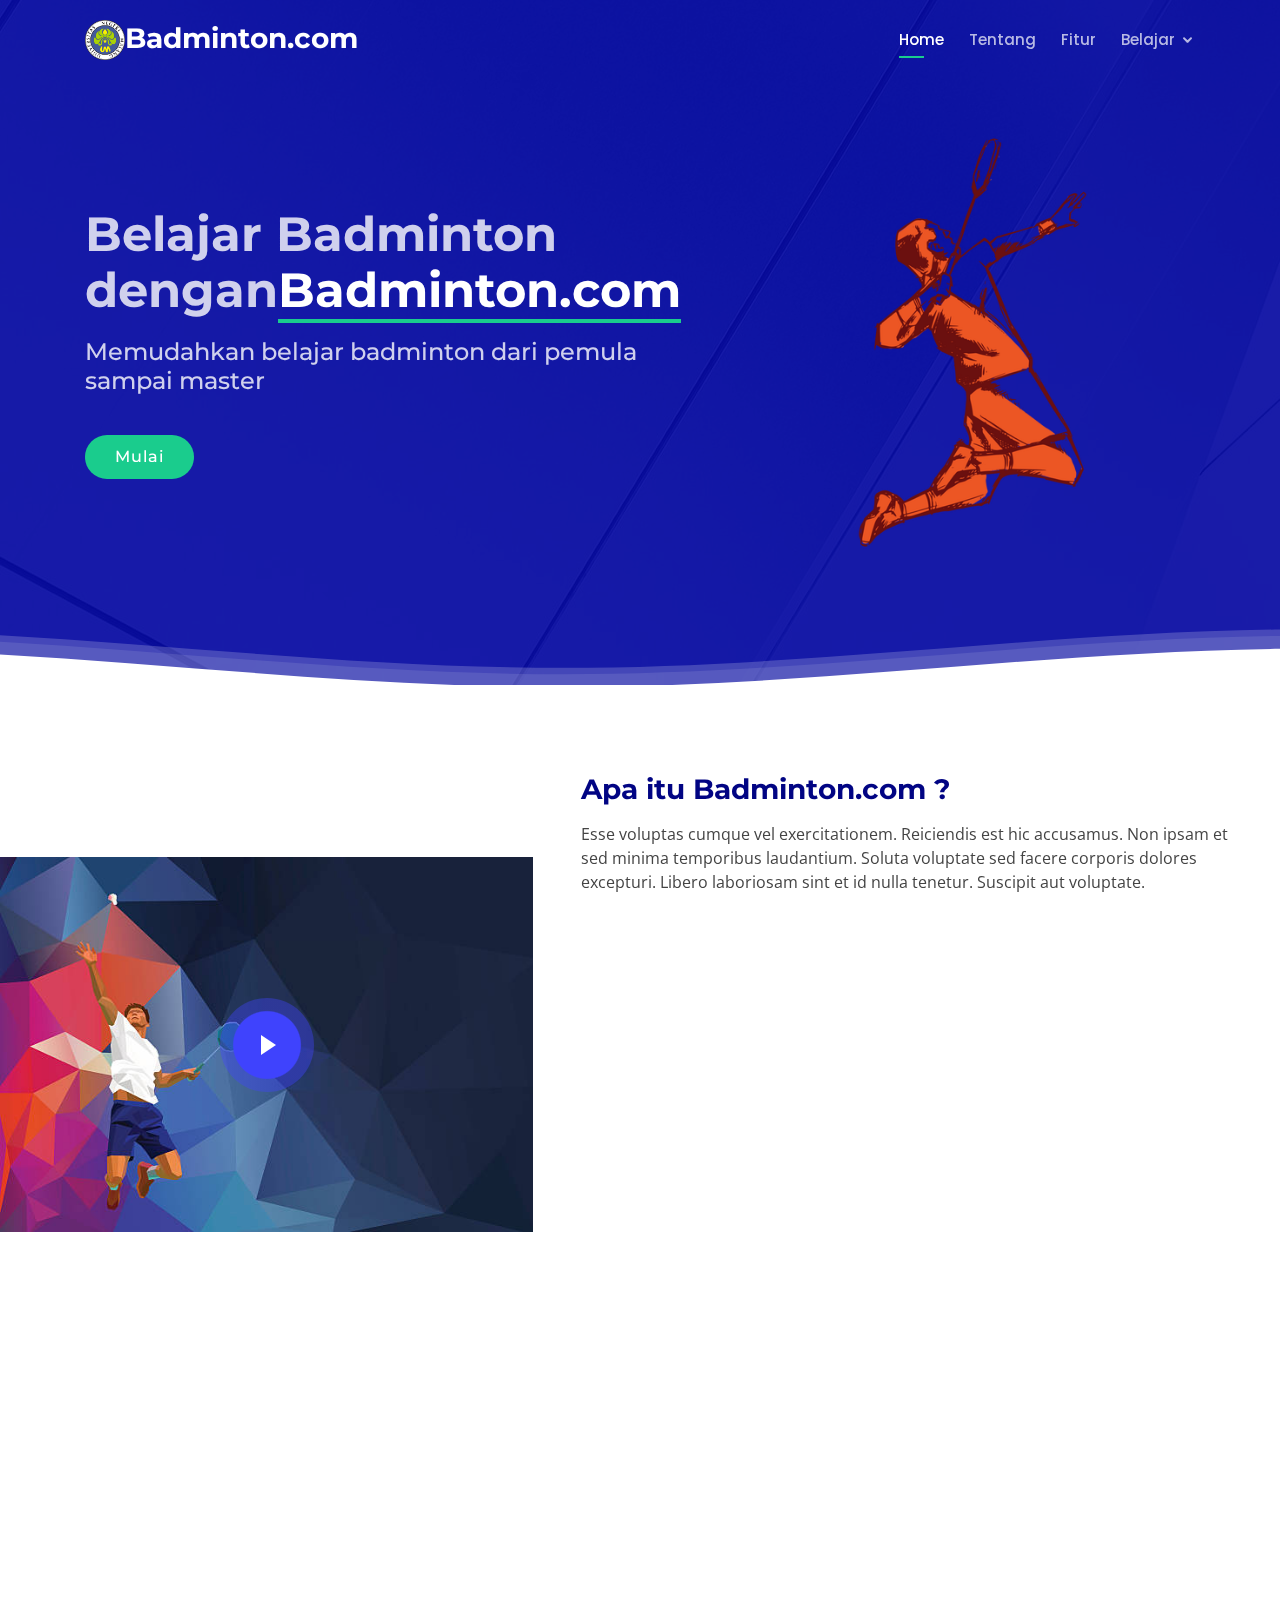
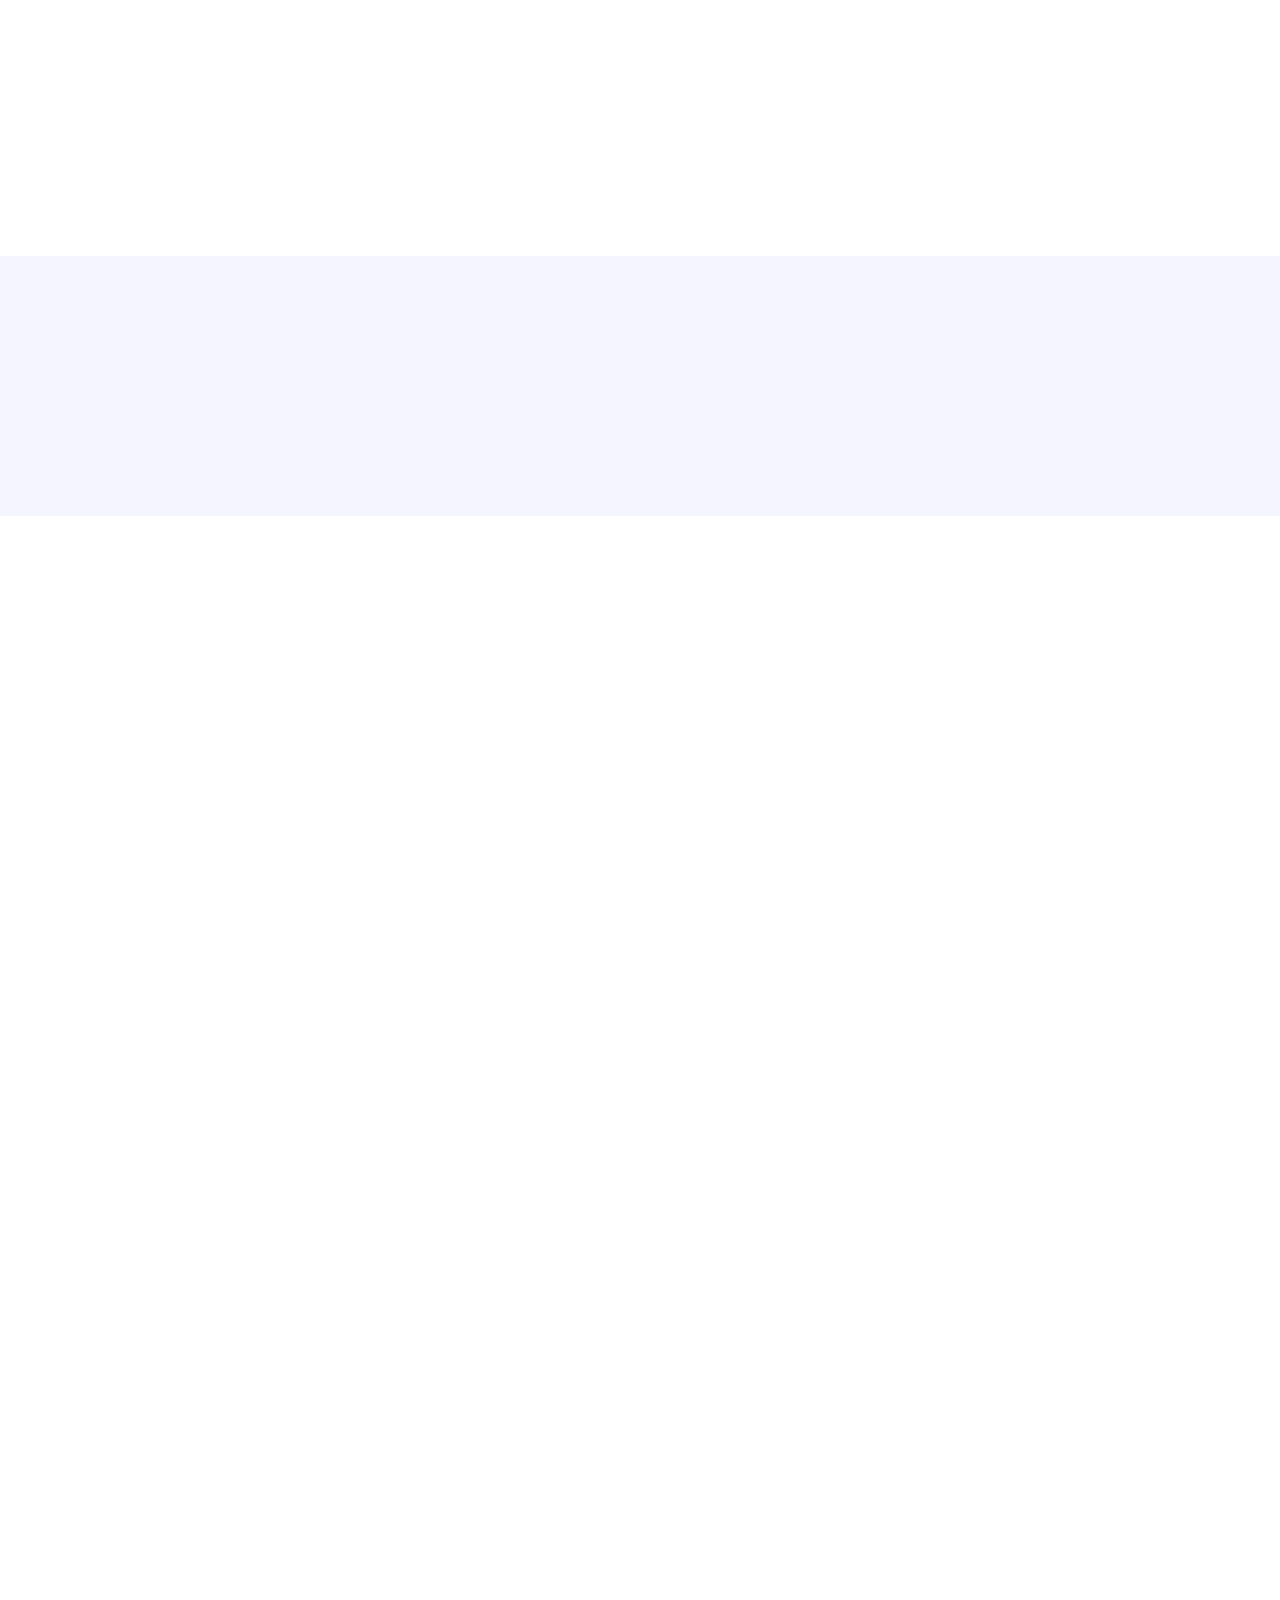
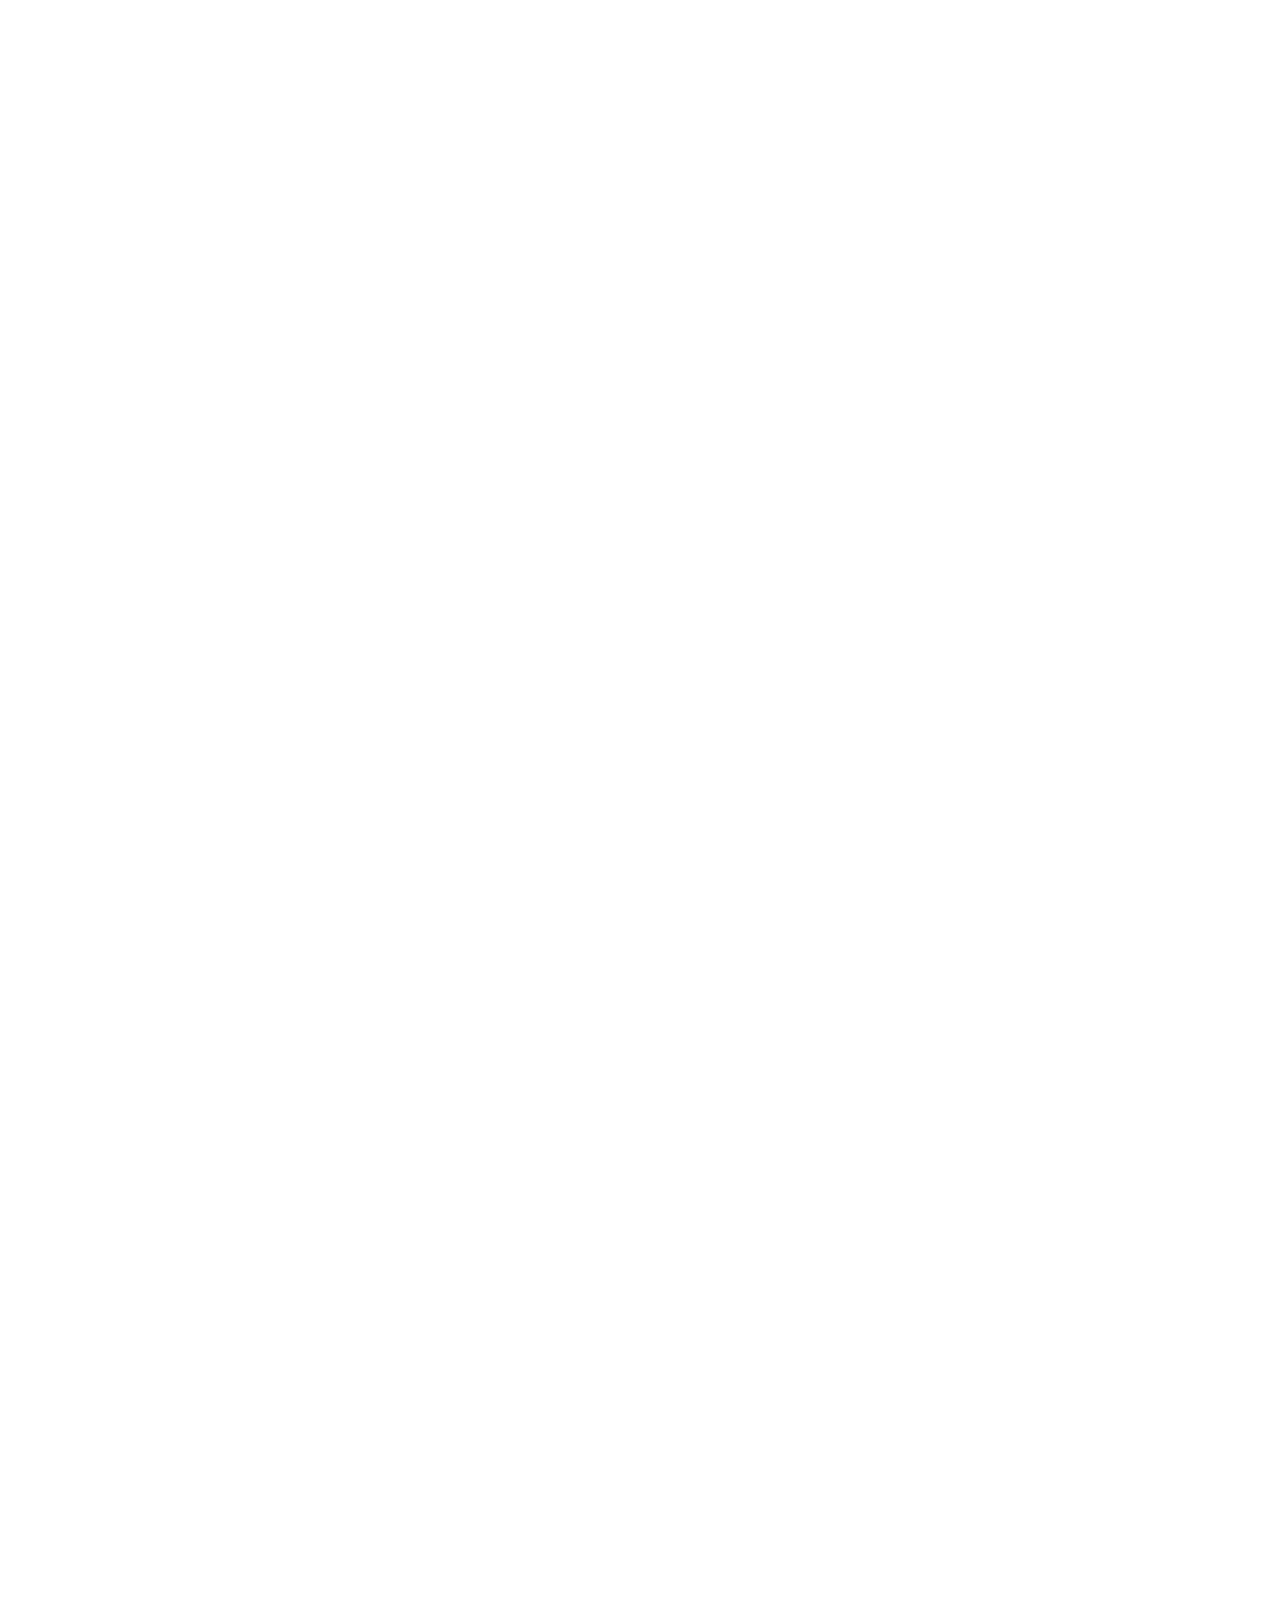
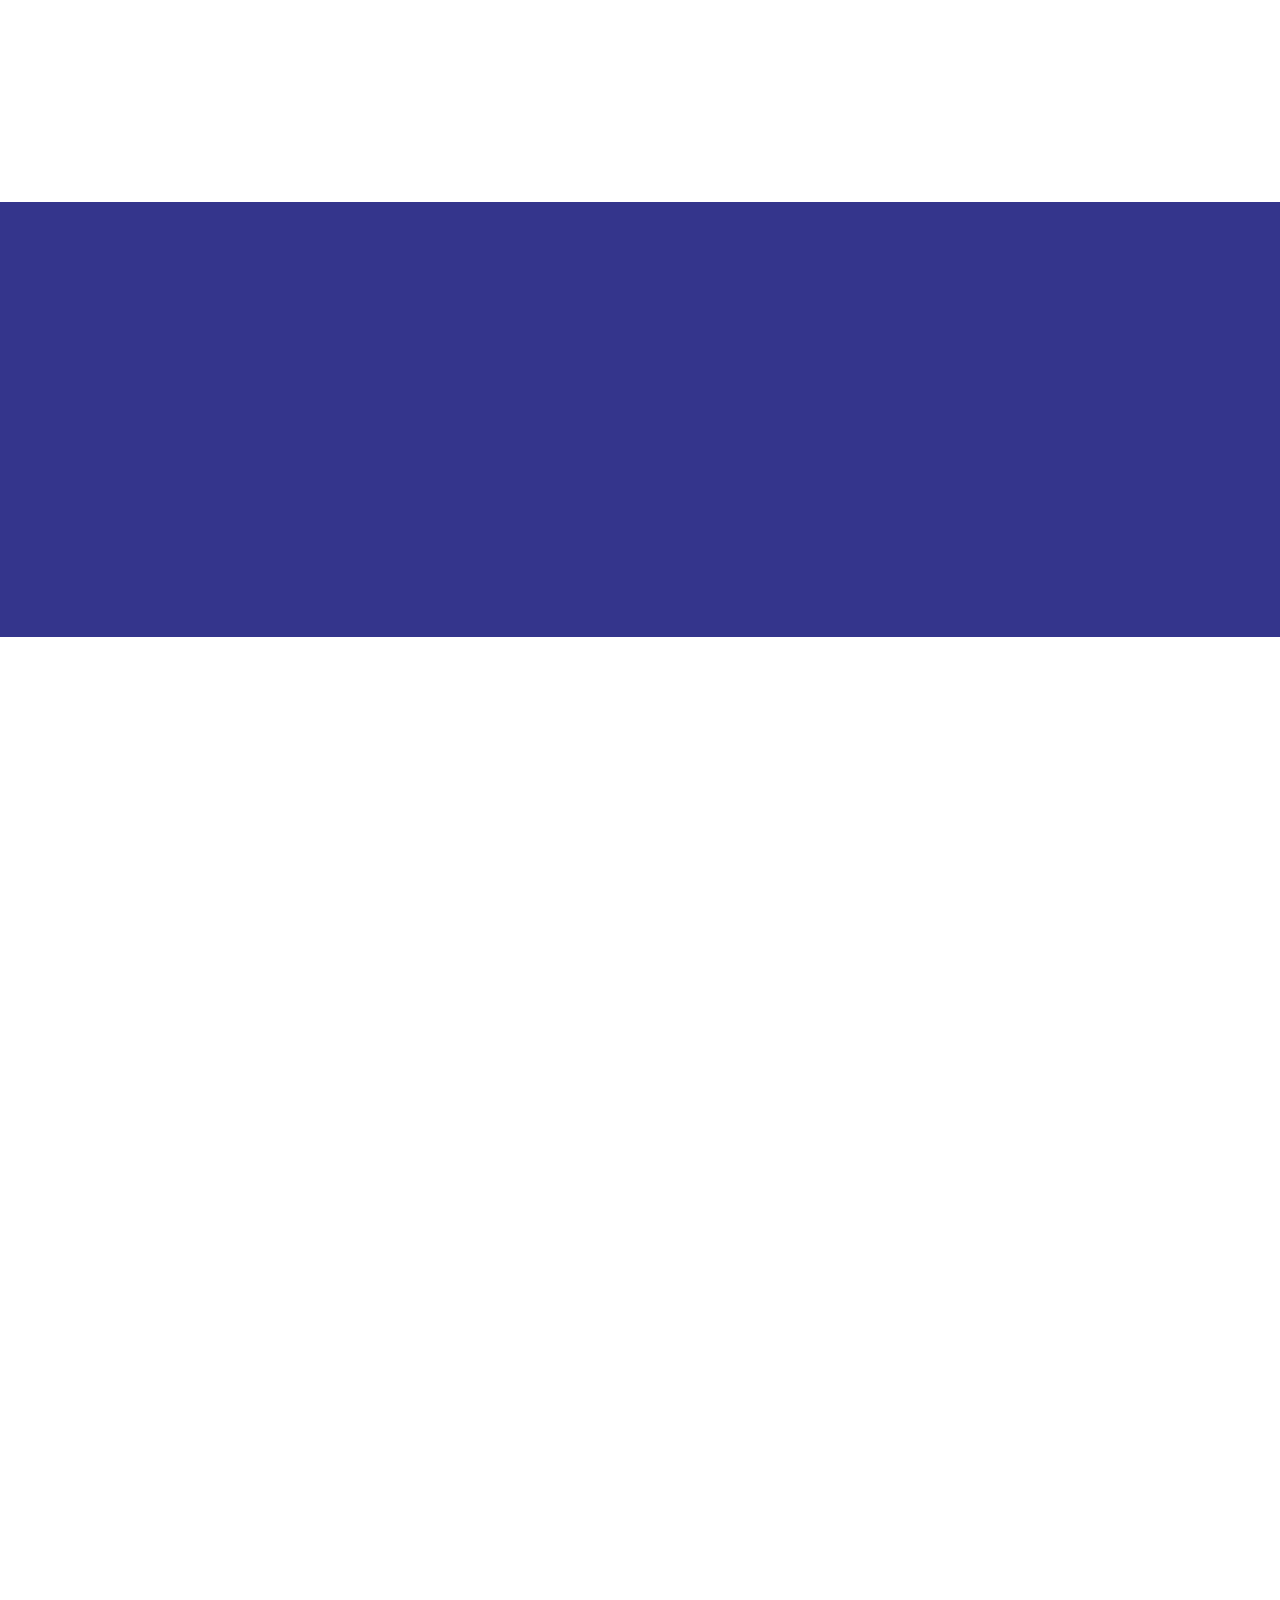
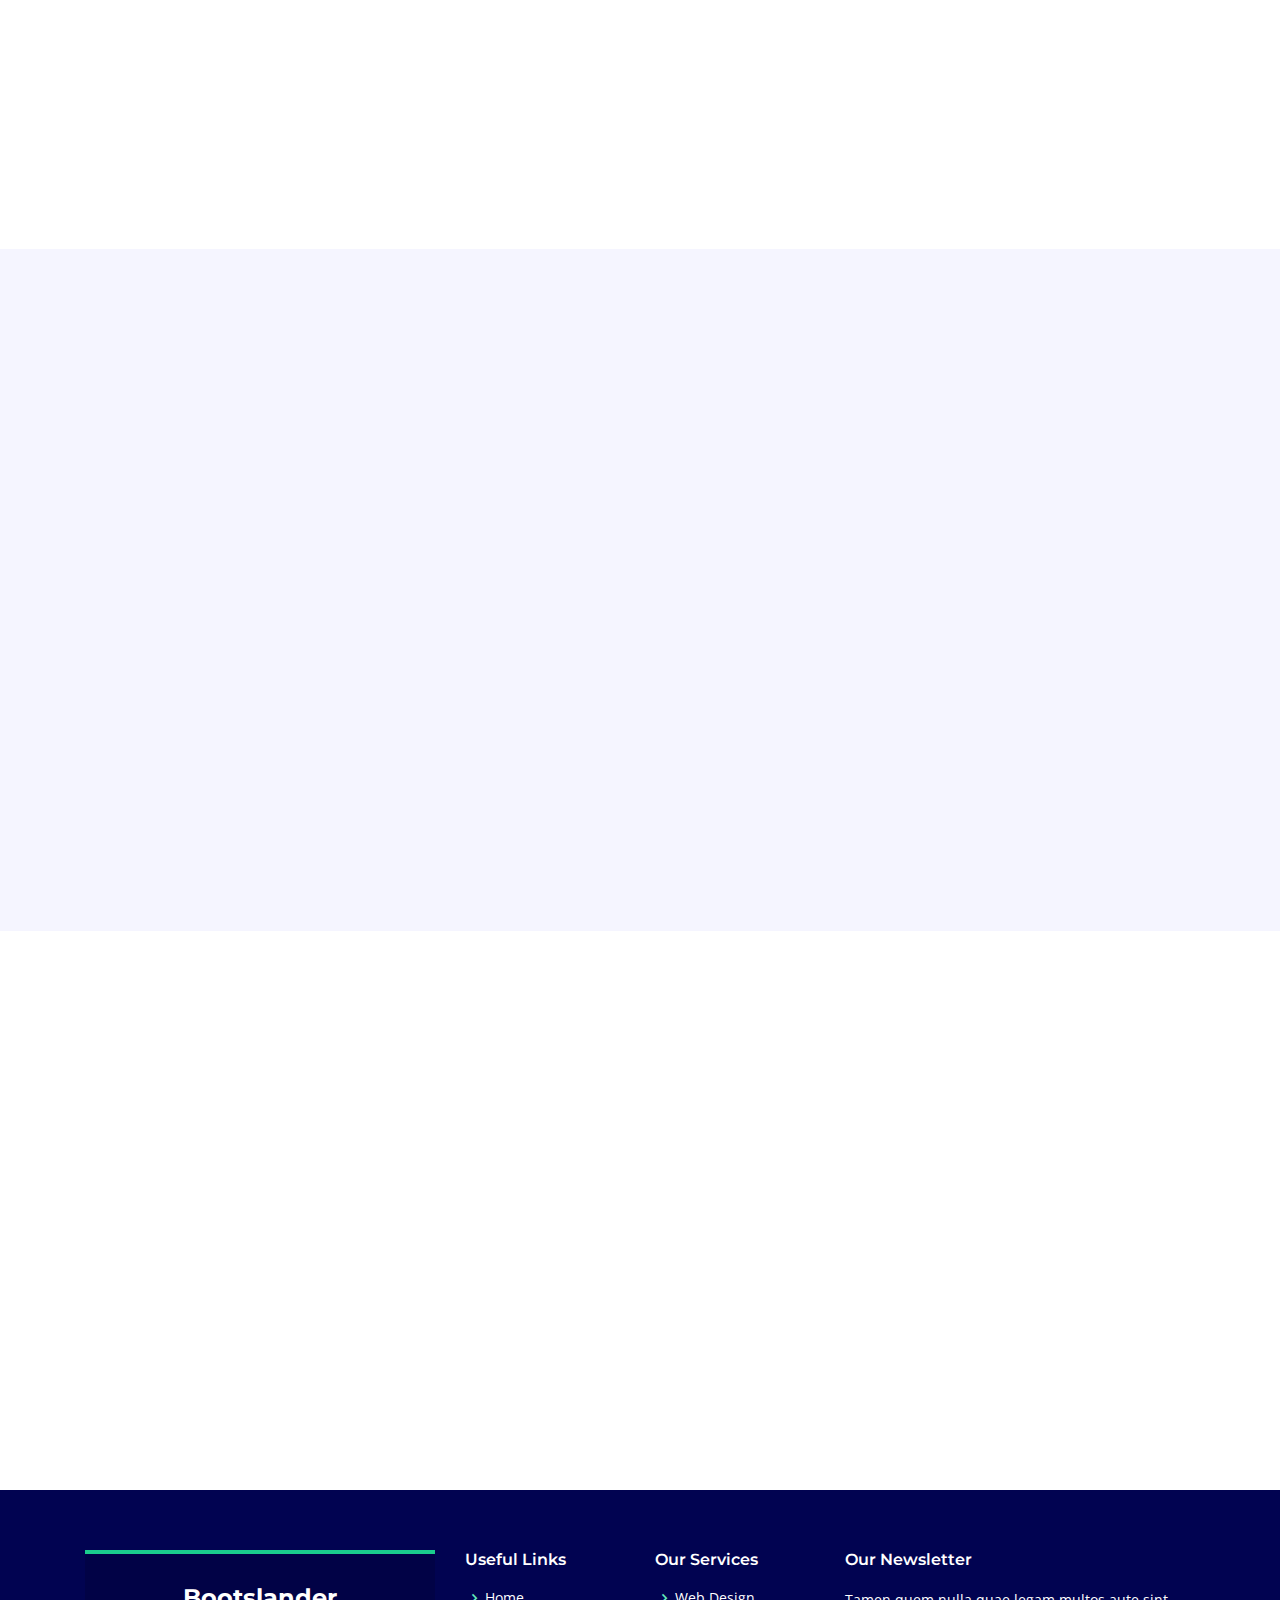
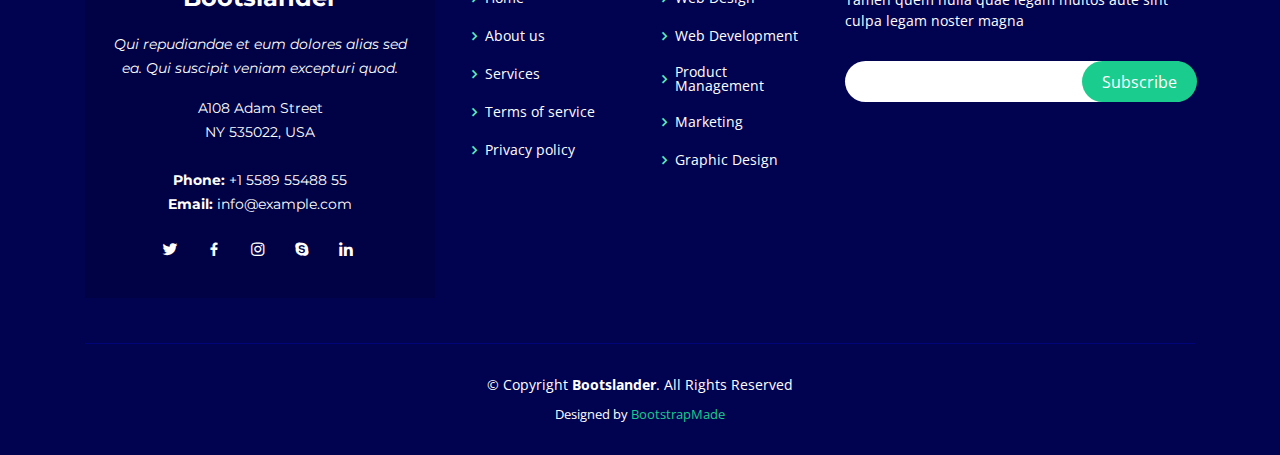
==== index.html @ 7730de08 "menambah file" ====
<!DOCTYPE html>
<html lang="en">

<head>
  <meta charset="utf-8">
  <meta content="width=device-width, initial-scale=1.0" name="viewport">

  <title>Belajar | Badminton</title>
  <meta content="" name="descriptison">
  <meta content="" name="keywords">

  <!-- Favicons -->
  <link href="assets/img/favicon.png" rel="icon">
  <link href="assets/img/apple-touch-icon.png" rel="apple-touch-icon">

  <!-- Google Fonts -->
  <link href="https://fonts.googleapis.com/css?family=Open+Sans:300,300i,400,400i,600,600i,700,700i|Montserrat:300,300i,400,400i,500,500i,600,600i,700,700i|Poppins:300,300i,400,400i,500,500i,600,600i,700,700i" rel="stylesheet">

  <!-- Vendor CSS Files -->
  <link href="assets/vendor/bootstrap/css/bootstrap.min.css" rel="stylesheet">
  <link href="assets/vendor/icofont/icofont.min.css" rel="stylesheet">
  <link href="assets/vendor/boxicons/css/boxicons.min.css" rel="stylesheet">
  <link href="assets/vendor/venobox/venobox.css" rel="stylesheet">
  <link href="assets/vendor/remixicon/remixicon.css" rel="stylesheet">
  <link href="assets/vendor/owl.carousel/assets/owl.carousel.min.css" rel="stylesheet">
  <link href="assets/vendor/aos/aos.css" rel="stylesheet">

  <!-- Template Main CSS File -->
  <link href="assets/css/style.css" rel="stylesheet">

  <!-- =======================================================
  * Template Name: Bootslander - v2.2.0
  * Template URL: https://bootstrapmade.com/bootslander-free-bootstrap-landing-page-template/
  * Author: BootstrapMade.com
  * License: https://bootstrapmade.com/license/
  ======================================================== -->
</head>

<body>

  <!-- ======= Header ======= -->
  <header id="header" class="fixed-top d-flex align-items-center header-transparent">
    <div class="container d-flex align-items-center">

      <div class="logo mr-auto">
        <h1 class="text-light"><a href="index.html"><img src="assets/img/logoum.png" alt="" class="img-fluid"></a><a href="index.html"><span>Badminton.com</span></a></h1>
        <!-- Uncomment below if you prefer to use an image logo -->
        
      </div>

      <!-- nav menu sudah edit -->
      <nav class="nav-menu d-none d-lg-block">
        <ul>
          <li class="active"><a href="index.html">Home</a></li>
          <li><a href="#">Tentang</a></li>
          <li><a href="#">Fitur</a></li>
          <li class="drop-down"><a href="">Belajar</a>
            <ul>
              <li class="drop-down"><a href="#">Cara Memegang Raket</a>
                <ul>
                  <li><a href="#">Deep Drop Down 1</a></li>
                  <li><a href="#">Deep Drop Down 2</a></li>
                </ul>
              </li>
              <li><a href="#">Servis</a></li>
              <li><a href="#">Pukulan Diatas Kepala</a></li>
              <li><a href="#">Pukulan Samping</a></li>
              <li><a href="#">Netting</a></li>
            </ul>
          </li>

        </ul>
      </nav>

      <!-- <nav class="nav-menu d-none d-lg-block">
        <ul>
          <li class="active"><a href="index.html">Home</a></li>
          <li><a href="#about">About</a></li>
          <li><a href="#features">Features</a></li>
          <li><a href="#gallery">Gallery</a></li>
          <li><a href="#team">Team</a></li>
          <li><a href="#pricing">Pricing</a></li>
          <li class="drop-down"><a href="">Drop Down</a>
            <ul>
              <li><a href="#">Drop Down 1</a></li>
              <li class="drop-down"><a href="#">Drop Down 2</a>
                <ul>
                  <li><a href="#">Deep Drop Down 1</a></li>
                  <li><a href="#">Deep Drop Down 2</a></li>
                  <li><a href="#">Deep Drop Down 3</a></li>
                  <li><a href="#">Deep Drop Down 4</a></li>
                  <li><a href="#">Deep Drop Down 5</a></li>
                </ul>
              </li>
              <li><a href="#">Drop Down 3</a></li>
              <li><a href="#">Drop Down 4</a></li>
              <li><a href="#">Drop Down 5</a></li>
            </ul>
          </li>
          <li><a href="#contact">Contact</a></li>

        </ul>
      </nav> --><!-- .nav-menu -->

    </div>
  </header><!-- End Header -->

  <!-- ======= Hero Section ======= -->
  <section id="hero">

    <div class="container">
      <div class="row">
        <div class="col-lg-7 pt-5 pt-lg-0 order-2 order-lg-1 d-flex align-items-center">
          <div data-aos="zoom-out">
            <h1>Belajar Badminton dengan<span>Badminton.com</span></h1>
            <h2>Memudahkan belajar badminton dari pemula sampai master</h2>
            <div class="text-center text-lg-left">
              <a href="#about" class="btn-get-started scrollto">Mulai</a>
            </div>
          </div>
        </div>
        <div class="col-lg-5 order-1 order-lg-2 hero-img" data-aos="zoom-out" data-aos-delay="300">
          <img src="assets/img/badminton-2.png" class="img-fluid animated" alt="">
        </div>
      </div>
    </div>

    <svg class="hero-waves" xmlns="http://www.w3.org/2000/svg" xmlns:xlink="http://www.w3.org/1999/xlink" viewBox="0 24 150 28 " preserveAspectRatio="none">
      <defs>
        <path id="wave-path" d="M-160 44c30 0 58-18 88-18s 58 18 88 18 58-18 88-18 58 18 88 18 v44h-352z">
      </defs>
      <g class="wave1">
        <use xlink:href="#wave-path" x="50" y="3" fill="rgba(255,255,255, .1)">
      </g>
      <g class="wave2">
        <use xlink:href="#wave-path" x="50" y="0" fill="rgba(255,255,255, .2)">
      </g>
      <g class="wave3">
        <use xlink:href="#wave-path" x="50" y="9" fill="#fff">
      </g>
    </svg>

  </section><!-- End Hero -->

  <main id="main">

    <!-- ======= About Section ======= -->
    <section id="about" class="about">
      <div class="container-fluid">

        <div class="row">
          <div class="col-xl-5 col-lg-6 video-box d-flex justify-content-center align-items-stretch" data-aos="fade-right">
            <a href="https://www.youtube.com/watch?v=jDDaplaOz7Q" class="venobox play-btn mb-4" data-vbtype="video" data-autoplay="true"></a>
          </div>

          <div class="col-xl-7 col-lg-6 icon-boxes d-flex flex-column align-items-stretch justify-content-center py-5 px-lg-5" data-aos="fade-left">
            <h3>Apa itu Badminton.com ?</h3>
            <p>Esse voluptas cumque vel exercitationem. Reiciendis est hic accusamus. Non ipsam et sed minima temporibus laudantium. Soluta voluptate sed facere corporis dolores excepturi. Libero laboriosam sint et id nulla tenetur. Suscipit aut voluptate.</p>

            <div class="icon-box" data-aos="zoom-in" data-aos-delay="100">
              <div class="icon"><i class="bx bx-fingerprint"></i></div>
              <h4 class="title"><a href="">Belajar Online</a></h4>
              <p class="description">Voluptatum deleniti atque corrupti quos dolores et quas molestias excepturi sint occaecati cupiditate non provident</p>
            </div>

            <div class="icon-box" data-aos="zoom-in" data-aos-delay="200">
              <div class="icon"><i class="bx bx-gift"></i></div>
              <h4 class="title"><a href="">Video Praktik</a></h4>
              <p class="description">At vero eos et accusamus et iusto odio dignissimos ducimus qui blanditiis praesentium voluptatum deleniti atque</p>
            </div>

            <div class="icon-box" data-aos="zoom-in" data-aos-delay="300">
              <div class="icon"><i class="bx bx-atom"></i></div>
              <h4 class="title"><a href="">Pembelajaran Menarik</a></h4>
              <p class="description">Explicabo est voluptatum asperiores consequatur magnam. Et veritatis odit. Sunt aut deserunt minus aut eligendi omnis</p>
            </div>

          </div>
        </div>

      </div>
    </section><!-- End About Section -->

    <!-- ======= Features Section ======= -->
    <section id="features" class="features">
      <div class="container">

        <div class="section-title" data-aos="fade-up">
          <h2>Features</h2>
          <p>Check The Features</p>
        </div>

        <div class="row" data-aos="fade-left">
          <div class="col-lg-3 col-md-4">
            <div class="icon-box" data-aos="zoom-in" data-aos-delay="50">
              <i class="ri-store-line" style="color: #ffbb2c;"></i>
              <h3><a href="">Lorem Ipsum</a></h3>
            </div>
          </div>
          <div class="col-lg-3 col-md-4 mt-4 mt-md-0">
            <div class="icon-box" data-aos="zoom-in" data-aos-delay="100">
              <i class="ri-bar-chart-box-line" style="color: #5578ff;"></i>
              <h3><a href="">Dolor Sitema</a></h3>
            </div>
          </div>
          <div class="col-lg-3 col-md-4 mt-4 mt-md-0">
            <div class="icon-box" data-aos="zoom-in" data-aos-delay="150">
              <i class="ri-calendar-todo-line" style="color: #e80368;"></i>
              <h3><a href="">Sed perspiciatis</a></h3>
            </div>
          </div>
          <div class="col-lg-3 col-md-4 mt-4 mt-lg-0">
            <div class="icon-box" data-aos="zoom-in" data-aos-delay="200">
              <i class="ri-paint-brush-line" style="color: #e361ff;"></i>
              <h3><a href="">Magni Dolores</a></h3>
            </div>
          </div>
          <div class="col-lg-3 col-md-4 mt-4">
            <div class="icon-box" data-aos="zoom-in" data-aos-delay="250">
              <i class="ri-database-2-line" style="color: #47aeff;"></i>
              <h3><a href="">Nemo Enim</a></h3>
            </div>
          </div>
          <div class="col-lg-3 col-md-4 mt-4">
            <div class="icon-box" data-aos="zoom-in" data-aos-delay="300">
              <i class="ri-gradienter-line" style="color: #ffa76e;"></i>
              <h3><a href="">Eiusmod Tempor</a></h3>
            </div>
          </div>
          <div class="col-lg-3 col-md-4 mt-4">
            <div class="icon-box" data-aos="zoom-in" data-aos-delay="350">
              <i class="ri-file-list-3-line" style="color: #11dbcf;"></i>
              <h3><a href="">Midela Teren</a></h3>
            </div>
          </div>
          <div class="col-lg-3 col-md-4 mt-4">
            <div class="icon-box" data-aos="zoom-in" data-aos-delay="400">
              <i class="ri-price-tag-2-line" style="color: #4233ff;"></i>
              <h3><a href="">Pira Neve</a></h3>
            </div>
          </div>
          <div class="col-lg-3 col-md-4 mt-4">
            <div class="icon-box" data-aos="zoom-in" data-aos-delay="450">
              <i class="ri-anchor-line" style="color: #b2904f;"></i>
              <h3><a href="">Dirada Pack</a></h3>
            </div>
          </div>
          <div class="col-lg-3 col-md-4 mt-4">
            <div class="icon-box" data-aos="zoom-in" data-aos-delay="500">
              <i class="ri-disc-line" style="color: #b20969;"></i>
              <h3><a href="">Moton Ideal</a></h3>
            </div>
          </div>
          <div class="col-lg-3 col-md-4 mt-4">
            <div class="icon-box" data-aos="zoom-in" data-aos-delay="550">
              <i class="ri-base-station-line" style="color: #ff5828;"></i>
              <h3><a href="">Verdo Park</a></h3>
            </div>
          </div>
          <div class="col-lg-3 col-md-4 mt-4">
            <div class="icon-box" data-aos="zoom-in" data-aos-delay="600">
              <i class="ri-fingerprint-line" style="color: #29cc61;"></i>
              <h3><a href="">Flavor Nivelanda</a></h3>
            </div>
          </div>
        </div>

      </div>
    </section><!-- End Features Section -->

    <!-- ======= Counts Section ======= -->
    <section id="counts" class="counts">
      <div class="container">

        <div class="row" data-aos="fade-up">

          <div class="col-lg-3 col-md-6">
            <div class="count-box">
              <i class="icofont-simple-smile"></i>
              <span data-toggle="counter-up">232</span>
              <p>Happy Clients</p>
            </div>
          </div>

          <div class="col-lg-3 col-md-6 mt-5 mt-md-0">
            <div class="count-box">
              <i class="icofont-document-folder"></i>
              <span data-toggle="counter-up">521</span>
              <p>Projects</p>
            </div>
          </div>

          <div class="col-lg-3 col-md-6 mt-5 mt-lg-0">
            <div class="count-box">
              <i class="icofont-live-support"></i>
              <span data-toggle="counter-up">1,463</span>
              <p>Hours Of Support</p>
            </div>
          </div>

          <div class="col-lg-3 col-md-6 mt-5 mt-lg-0">
            <div class="count-box">
              <i class="icofont-users-alt-5"></i>
              <span data-toggle="counter-up">15</span>
              <p>Hard Workers</p>
            </div>
          </div>

        </div>

      </div>
    </section><!-- End Counts Section -->

    <!-- ======= Details Section ======= -->
    <section id="details" class="details">
      <div class="container">

        <div class="row content">
          <div class="col-md-4" data-aos="fade-right">
            <img src="assets/img/details-1.png" class="img-fluid" alt="">
          </div>
          <div class="col-md-8 pt-4" data-aos="fade-up">
            <h3>Voluptatem dignissimos provident quasi corporis voluptates sit assumenda.</h3>
            <p class="font-italic">
              Lorem ipsum dolor sit amet, consectetur adipiscing elit, sed do eiusmod tempor incididunt ut labore et dolore
              magna aliqua.
            </p>
            <ul>
              <li><i class="icofont-check"></i> Ullamco laboris nisi ut aliquip ex ea commodo consequat.</li>
              <li><i class="icofont-check"></i> Duis aute irure dolor in reprehenderit in voluptate velit.</li>
              <li><i class="icofont-check"></i> Iure at voluptas aspernatur dignissimos doloribus repudiandae.</li>
              <li><i class="icofont-check"></i> Est ipsa assumenda id facilis nesciunt placeat sed doloribus praesentium.</li>
            </ul>
            <p>
              Voluptas nisi in quia excepturi nihil voluptas nam et ut. Expedita omnis eum consequatur non. Sed in asperiores aut repellendus. Error quisquam ab maiores. Quibusdam sit in officia
            </p>
          </div>
        </div>

        <div class="row content">
          <div class="col-md-4 order-1 order-md-2" data-aos="fade-left">
            <img src="assets/img/details-2.png" class="img-fluid" alt="">
          </div>
          <div class="col-md-8 pt-5 order-2 order-md-1" data-aos="fade-up">
            <h3>Corporis temporibus maiores provident</h3>
            <p class="font-italic">
              Lorem ipsum dolor sit amet, consectetur adipiscing elit, sed do eiusmod tempor incididunt ut labore et dolore
              magna aliqua.
            </p>
            <p>
              Ullamco laboris nisi ut aliquip ex ea commodo consequat. Duis aute irure dolor in reprehenderit in voluptate
              velit esse cillum dolore eu fugiat nulla pariatur. Excepteur sint occaecat cupidatat non proident, sunt in
              culpa qui officia deserunt mollit anim id est laborum
            </p>
            <p>
              Inventore id enim dolor dicta qui et magni molestiae. Mollitia optio officia illum ut cupiditate eos autem. Soluta dolorum repellendus repellat amet autem rerum illum in. Quibusdam occaecati est nisi esse. Saepe aut dignissimos distinctio id enim.
            </p>
          </div>
        </div>

        <div class="row content">
          <div class="col-md-4" data-aos="fade-right">
            <img src="assets/img/details-3.png" class="img-fluid" alt="">
          </div>
          <div class="col-md-8 pt-5" data-aos="fade-up">
            <h3>Sunt consequatur ad ut est nulla consectetur reiciendis animi voluptas</h3>
            <p>Cupiditate placeat cupiditate placeat est ipsam culpa. Delectus quia minima quod. Sunt saepe odit aut quia voluptatem hic voluptas dolor doloremque.</p>
            <ul>
              <li><i class="icofont-check"></i> Ullamco laboris nisi ut aliquip ex ea commodo consequat.</li>
              <li><i class="icofont-check"></i> Duis aute irure dolor in reprehenderit in voluptate velit.</li>
              <li><i class="icofont-check"></i> Facilis ut et voluptatem aperiam. Autem soluta ad fugiat.</li>
            </ul>
            <p>
              Qui consequatur temporibus. Enim et corporis sit sunt harum praesentium suscipit ut voluptatem. Et nihil magni debitis consequatur est.
            </p>
            <p>
              Suscipit enim et. Ut optio esse quidem quam reiciendis esse odit excepturi. Vel dolores rerum soluta explicabo vel fugiat eum non.
            </p>
          </div>
        </div>

        <div class="row content">
          <div class="col-md-4 order-1 order-md-2" data-aos="fade-left">
            <img src="assets/img/details-4.png" class="img-fluid" alt="">
          </div>
          <div class="col-md-8 pt-5 order-2 order-md-1" data-aos="fade-up">
            <h3>Quas et necessitatibus eaque impedit ipsum animi consequatur incidunt in</h3>
            <p class="font-italic">
              Lorem ipsum dolor sit amet, consectetur adipiscing elit, sed do eiusmod tempor incididunt ut labore et dolore
              magna aliqua.
            </p>
            <p>
              Ullamco laboris nisi ut aliquip ex ea commodo consequat. Duis aute irure dolor in reprehenderit in voluptate
              velit esse cillum dolore eu fugiat nulla pariatur. Excepteur sint occaecat cupidatat non proident, sunt in
              culpa qui officia deserunt mollit anim id est laborum
            </p>
            <ul>
              <li><i class="icofont-check"></i> Et praesentium laboriosam architecto nam .</li>
              <li><i class="icofont-check"></i> Eius et voluptate. Enim earum tempore aliquid. Nobis et sunt consequatur. Aut repellat in numquam velit quo dignissimos et.</li>
              <li><i class="icofont-check"></i> Facilis ut et voluptatem aperiam. Autem soluta ad fugiat.</li>
            </ul>
          </div>
        </div>

      </div>
    </section><!-- End Details Section -->

    <!-- ======= Gallery Section ======= -->
    <section id="gallery" class="gallery">
      <div class="container">

        <div class="section-title" data-aos="fade-up">
          <h2>Gallery</h2>
          <p>Check our Gallery</p>
        </div>

        <div class="row no-gutters" data-aos="fade-left">

          <div class="col-lg-3 col-md-4">
            <div class="gallery-item" data-aos="zoom-in" data-aos-delay="100">
              <a href="assets/img/gallery/gallery-1.jpg" class="venobox" data-gall="gallery-item">
                <img src="assets/img/gallery/gallery-1.jpg" alt="" class="img-fluid">
              </a>
            </div>
          </div>

          <div class="col-lg-3 col-md-4">
            <div class="gallery-item" data-aos="zoom-in" data-aos-delay="150">
              <a href="assets/img/gallery/gallery-2.jpg" class="venobox" data-gall="gallery-item">
                <img src="assets/img/gallery/gallery-2.jpg" alt="" class="img-fluid">
              </a>
            </div>
          </div>

          <div class="col-lg-3 col-md-4">
            <div class="gallery-item" data-aos="zoom-in" data-aos-delay="200">
              <a href="assets/img/gallery/gallery-3.jpg" class="venobox" data-gall="gallery-item">
                <img src="assets/img/gallery/gallery-3.jpg" alt="" class="img-fluid">
              </a>
            </div>
          </div>

          <div class="col-lg-3 col-md-4">
            <div class="gallery-item" data-aos="zoom-in" data-aos-delay="250">
              <a href="assets/img/gallery/gallery-4.jpg" class="venobox" data-gall="gallery-item">
                <img src="assets/img/gallery/gallery-4.jpg" alt="" class="img-fluid">
              </a>
            </div>
          </div>

          <div class="col-lg-3 col-md-4">
            <div class="gallery-item" data-aos="zoom-in" data-aos-delay="300">
              <a href="assets/img/gallery/gallery-5.jpg" class="venobox" data-gall="gallery-item">
                <img src="assets/img/gallery/gallery-5.jpg" alt="" class="img-fluid">
              </a>
            </div>
          </div>

          <div class="col-lg-3 col-md-4">
            <div class="gallery-item" data-aos="zoom-in" data-aos-delay="350">
              <a href="assets/img/gallery/gallery-6.jpg" class="venobox" data-gall="gallery-item">
                <img src="assets/img/gallery/gallery-6.jpg" alt="" class="img-fluid">
              </a>
            </div>
          </div>

          <div class="col-lg-3 col-md-4">
            <div class="gallery-item" data-aos="zoom-in" data-aos-delay="400">
              <a href="assets/img/gallery/gallery-7.jpg" class="venobox" data-gall="gallery-item">
                <img src="assets/img/gallery/gallery-7.jpg" alt="" class="img-fluid">
              </a>
            </div>
          </div>

          <div class="col-lg-3 col-md-4">
            <div class="gallery-item" data-aos="zoom-in" data-aos-delay="450">
              <a href="assets/img/gallery/gallery-8.jpg" class="venobox" data-gall="gallery-item">
                <img src="assets/img/gallery/gallery-8.jpg" alt="" class="img-fluid">
              </a>
            </div>
          </div>

        </div>

      </div>
    </section><!-- End Gallery Section -->

    <!-- ======= Testimonials Section ======= -->
    <section id="testimonials" class="testimonials">
      <div class="container">

        <div class="owl-carousel testimonials-carousel" data-aos="zoom-in">

          <div class="testimonial-item">
            <img src="assets/img/testimonials/testimonials-1.jpg" class="testimonial-img" alt="">
            <h3>Saul Goodman</h3>
            <h4>Ceo &amp; Founder</h4>
            <p>
              <i class="bx bxs-quote-alt-left quote-icon-left"></i>
              Proin iaculis purus consequat sem cure digni ssim donec porttitora entum suscipit rhoncus. Accusantium quam, ultricies eget id, aliquam eget nibh et. Maecen aliquam, risus at semper.
              <i class="bx bxs-quote-alt-right quote-icon-right"></i>
            </p>
          </div>

          <div class="testimonial-item">
            <img src="assets/img/testimonials/testimonials-2.jpg" class="testimonial-img" alt="">
            <h3>Sara Wilsson</h3>
            <h4>Designer</h4>
            <p>
              <i class="bx bxs-quote-alt-left quote-icon-left"></i>
              Export tempor illum tamen malis malis eram quae irure esse labore quem cillum quid cillum eram malis quorum velit fore eram velit sunt aliqua noster fugiat irure amet legam anim culpa.
              <i class="bx bxs-quote-alt-right quote-icon-right"></i>
            </p>
          </div>

          <div class="testimonial-item">
            <img src="assets/img/testimonials/testimonials-3.jpg" class="testimonial-img" alt="">
            <h3>Jena Karlis</h3>
            <h4>Store Owner</h4>
            <p>
              <i class="bx bxs-quote-alt-left quote-icon-left"></i>
              Enim nisi quem export duis labore cillum quae magna enim sint quorum nulla quem veniam duis minim tempor labore quem eram duis noster aute amet eram fore quis sint minim.
              <i class="bx bxs-quote-alt-right quote-icon-right"></i>
            </p>
          </div>

          <div class="testimonial-item">
            <img src="assets/img/testimonials/testimonials-4.jpg" class="testimonial-img" alt="">
            <h3>Matt Brandon</h3>
            <h4>Freelancer</h4>
            <p>
              <i class="bx bxs-quote-alt-left quote-icon-left"></i>
              Fugiat enim eram quae cillum dolore dolor amet nulla culpa multos export minim fugiat minim velit minim dolor enim duis veniam ipsum anim magna sunt elit fore quem dolore labore illum veniam.
              <i class="bx bxs-quote-alt-right quote-icon-right"></i>
            </p>
          </div>

          <div class="testimonial-item">
            <img src="assets/img/testimonials/testimonials-5.jpg" class="testimonial-img" alt="">
            <h3>John Larson</h3>
            <h4>Entrepreneur</h4>
            <p>
              <i class="bx bxs-quote-alt-left quote-icon-left"></i>
              Quis quorum aliqua sint quem legam fore sunt eram irure aliqua veniam tempor noster veniam enim culpa labore duis sunt culpa nulla illum cillum fugiat legam esse veniam culpa fore nisi cillum quid.
              <i class="bx bxs-quote-alt-right quote-icon-right"></i>
            </p>
          </div>

        </div>

      </div>
    </section><!-- End Testimonials Section -->

    <!-- ======= Team Section ======= -->
    <section id="team" class="team">
      <div class="container">

        <div class="section-title" data-aos="fade-up">
          <h2>Team</h2>
          <p>Our Great Team</p>
        </div>

        <div class="row" data-aos="fade-left">

          <div class="col-lg-3 col-md-6">
            <div class="member" data-aos="zoom-in" data-aos-delay="100">
              <div class="pic"><img src="assets/img/team/team-1.jpg" class="img-fluid" alt=""></div>
              <div class="member-info">
                <h4>Walter White</h4>
                <span>Chief Executive Officer</span>
                <div class="social">
                  <a href=""><i class="icofont-twitter"></i></a>
                  <a href=""><i class="icofont-facebook"></i></a>
                  <a href=""><i class="icofont-instagram"></i></a>
                  <a href=""><i class="icofont-linkedin"></i></a>
                </div>
              </div>
            </div>
          </div>

          <div class="col-lg-3 col-md-6 mt-5 mt-md-0">
            <div class="member" data-aos="zoom-in" data-aos-delay="200">
              <div class="pic"><img src="assets/img/team/team-2.jpg" class="img-fluid" alt=""></div>
              <div class="member-info">
                <h4>Sarah Jhonson</h4>
                <span>Product Manager</span>
                <div class="social">
                  <a href=""><i class="icofont-twitter"></i></a>
                  <a href=""><i class="icofont-facebook"></i></a>
                  <a href=""><i class="icofont-instagram"></i></a>
                  <a href=""><i class="icofont-linkedin"></i></a>
                </div>
              </div>
            </div>
          </div>

          <div class="col-lg-3 col-md-6 mt-5 mt-lg-0">
            <div class="member" data-aos="zoom-in" data-aos-delay="300">
              <div class="pic"><img src="assets/img/team/team-3.jpg" class="img-fluid" alt=""></div>
              <div class="member-info">
                <h4>William Anderson</h4>
                <span>CTO</span>
                <div class="social">
                  <a href=""><i class="icofont-twitter"></i></a>
                  <a href=""><i class="icofont-facebook"></i></a>
                  <a href=""><i class="icofont-instagram"></i></a>
                  <a href=""><i class="icofont-linkedin"></i></a>
                </div>
              </div>
            </div>
          </div>

          <div class="col-lg-3 col-md-6 mt-5 mt-lg-0">
            <div class="member" data-aos="zoom-in" data-aos-delay="400">
              <div class="pic"><img src="assets/img/team/team-4.jpg" class="img-fluid" alt=""></div>
              <div class="member-info">
                <h4>Amanda Jepson</h4>
                <span>Accountant</span>
                <div class="social">
                  <a href=""><i class="icofont-twitter"></i></a>
                  <a href=""><i class="icofont-facebook"></i></a>
                  <a href=""><i class="icofont-instagram"></i></a>
                  <a href=""><i class="icofont-linkedin"></i></a>
                </div>
              </div>
            </div>
          </div>

        </div>

      </div>
    </section><!-- End Team Section -->

    <!-- ======= Pricing Section ======= -->
    <section id="pricing" class="pricing">
      <div class="container">

        <div class="section-title" data-aos="fade-up">
          <h2>Pricing</h2>
          <p>Check our Pricing</p>
        </div>

        <div class="row" data-aos="fade-left">

          <div class="col-lg-3 col-md-6">
            <div class="box" data-aos="zoom-in" data-aos-delay="100">
              <h3>Free</h3>
              <h4><sup>$</sup>0<span> / month</span></h4>
              <ul>
                <li>Aida dere</li>
                <li>Nec feugiat nisl</li>
                <li>Nulla at volutpat dola</li>
                <li class="na">Pharetra massa</li>
                <li class="na">Massa ultricies mi</li>
              </ul>
              <div class="btn-wrap">
                <a href="#" class="btn-buy">Buy Now</a>
              </div>
            </div>
          </div>

          <div class="col-lg-3 col-md-6 mt-4 mt-md-0">
            <div class="box featured" data-aos="zoom-in" data-aos-delay="200">
              <h3>Business</h3>
              <h4><sup>$</sup>19<span> / month</span></h4>
              <ul>
                <li>Aida dere</li>
                <li>Nec feugiat nisl</li>
                <li>Nulla at volutpat dola</li>
                <li>Pharetra massa</li>
                <li class="na">Massa ultricies mi</li>
              </ul>
              <div class="btn-wrap">
                <a href="#" class="btn-buy">Buy Now</a>
              </div>
            </div>
          </div>

          <div class="col-lg-3 col-md-6 mt-4 mt-lg-0">
            <div class="box" data-aos="zoom-in" data-aos-delay="300">
              <h3>Developer</h3>
              <h4><sup>$</sup>29<span> / month</span></h4>
              <ul>
                <li>Aida dere</li>
                <li>Nec feugiat nisl</li>
                <li>Nulla at volutpat dola</li>
                <li>Pharetra massa</li>
                <li>Massa ultricies mi</li>
              </ul>
              <div class="btn-wrap">
                <a href="#" class="btn-buy">Buy Now</a>
              </div>
            </div>
          </div>

          <div class="col-lg-3 col-md-6 mt-4 mt-lg-0">
            <div class="box" data-aos="zoom-in" data-aos-delay="400">
              <span class="advanced">Advanced</span>
              <h3>Ultimate</h3>
              <h4><sup>$</sup>49<span> / month</span></h4>
              <ul>
                <li>Aida dere</li>
                <li>Nec feugiat nisl</li>
                <li>Nulla at volutpat dola</li>
                <li>Pharetra massa</li>
                <li>Massa ultricies mi</li>
              </ul>
              <div class="btn-wrap">
                <a href="#" class="btn-buy">Buy Now</a>
              </div>
            </div>
          </div>

        </div>

      </div>
    </section><!-- End Pricing Section -->

    <!-- ======= F.A.Q Section ======= -->
    <section id="faq" class="faq section-bg">
      <div class="container">

        <div class="section-title" data-aos="fade-up">
          <h2>F.A.Q</h2>
          <p>Frequently Asked Questions</p>
        </div>

        <div class="faq-list">
          <ul>
            <li data-aos="fade-up">
              <i class="bx bx-help-circle icon-help"></i> <a data-toggle="collapse" class="collapse" href="#faq-list-1">Non consectetur a erat nam at lectus urna duis? <i class="bx bx-chevron-down icon-show"></i><i class="bx bx-chevron-up icon-close"></i></a>
              <div id="faq-list-1" class="collapse show" data-parent=".faq-list">
                <p>
                  Feugiat pretium nibh ipsum consequat. Tempus iaculis urna id volutpat lacus laoreet non curabitur gravida. Venenatis lectus magna fringilla urna porttitor rhoncus dolor purus non.
                </p>
              </div>
            </li>

            <li data-aos="fade-up" data-aos-delay="100">
              <i class="bx bx-help-circle icon-help"></i> <a data-toggle="collapse" href="#faq-list-2" class="collapsed">Feugiat scelerisque varius morbi enim nunc? <i class="bx bx-chevron-down icon-show"></i><i class="bx bx-chevron-up icon-close"></i></a>
              <div id="faq-list-2" class="collapse" data-parent=".faq-list">
                <p>
                  Dolor sit amet consectetur adipiscing elit pellentesque habitant morbi. Id interdum velit laoreet id donec ultrices. Fringilla phasellus faucibus scelerisque eleifend donec pretium. Est pellentesque elit ullamcorper dignissim. Mauris ultrices eros in cursus turpis massa tincidunt dui.
                </p>
              </div>
            </li>

            <li data-aos="fade-up" data-aos-delay="200">
              <i class="bx bx-help-circle icon-help"></i> <a data-toggle="collapse" href="#faq-list-3" class="collapsed">Dolor sit amet consectetur adipiscing elit? <i class="bx bx-chevron-down icon-show"></i><i class="bx bx-chevron-up icon-close"></i></a>
              <div id="faq-list-3" class="collapse" data-parent=".faq-list">
                <p>
                  Eleifend mi in nulla posuere sollicitudin aliquam ultrices sagittis orci. Faucibus pulvinar elementum integer enim. Sem nulla pharetra diam sit amet nisl suscipit. Rutrum tellus pellentesque eu tincidunt. Lectus urna duis convallis convallis tellus. Urna molestie at elementum eu facilisis sed odio morbi quis
                </p>
              </div>
            </li>

            <li data-aos="fade-up" data-aos-delay="300">
              <i class="bx bx-help-circle icon-help"></i> <a data-toggle="collapse" href="#faq-list-4" class="collapsed">Tempus quam pellentesque nec nam aliquam sem et tortor consequat? <i class="bx bx-chevron-down icon-show"></i><i class="bx bx-chevron-up icon-close"></i></a>
              <div id="faq-list-4" class="collapse" data-parent=".faq-list">
                <p>
                  Molestie a iaculis at erat pellentesque adipiscing commodo. Dignissim suspendisse in est ante in. Nunc vel risus commodo viverra maecenas accumsan. Sit amet nisl suscipit adipiscing bibendum est. Purus gravida quis blandit turpis cursus in.
                </p>
              </div>
            </li>

            <li data-aos="fade-up" data-aos-delay="400">
              <i class="bx bx-help-circle icon-help"></i> <a data-toggle="collapse" href="#faq-list-5" class="collapsed">Tortor vitae purus faucibus ornare. Varius vel pharetra vel turpis nunc eget lorem dolor? <i class="bx bx-chevron-down icon-show"></i><i class="bx bx-chevron-up icon-close"></i></a>
              <div id="faq-list-5" class="collapse" data-parent=".faq-list">
                <p>
                  Laoreet sit amet cursus sit amet dictum sit amet justo. Mauris vitae ultricies leo integer malesuada nunc vel. Tincidunt eget nullam non nisi est sit amet. Turpis nunc eget lorem dolor sed. Ut venenatis tellus in metus vulputate eu scelerisque.
                </p>
              </div>
            </li>

          </ul>
        </div>

      </div>
    </section><!-- End F.A.Q Section -->

    <!-- ======= Contact Section ======= -->
    <section id="contact" class="contact">
      <div class="container">

        <div class="section-title" data-aos="fade-up">
          <h2>Contact</h2>
          <p>Contact Us</p>
        </div>

        <div class="row">

          <div class="col-lg-4" data-aos="fade-right" data-aos-delay="100">
            <div class="info">
              <div class="address">
                <i class="icofont-google-map"></i>
                <h4>Location:</h4>
                <p>A108 Adam Street, New York, NY 535022</p>
              </div>

              <div class="email">
                <i class="icofont-envelope"></i>
                <h4>Email:</h4>
                <p>info@example.com</p>
              </div>

              <div class="phone">
                <i class="icofont-phone"></i>
                <h4>Call:</h4>
                <p>+1 5589 55488 55s</p>
              </div>

            </div>

          </div>

          <div class="col-lg-8 mt-5 mt-lg-0" data-aos="fade-left" data-aos-delay="200">

            <form action="forms/contact.php" method="post" role="form" class="php-email-form">
              <div class="form-row">
                <div class="col-md-6 form-group">
                  <input type="text" name="name" class="form-control" id="name" placeholder="Your Name" data-rule="minlen:4" data-msg="Please enter at least 4 chars" />
                  <div class="validate"></div>
                </div>
                <div class="col-md-6 form-group">
                  <input type="email" class="form-control" name="email" id="email" placeholder="Your Email" data-rule="email" data-msg="Please enter a valid email" />
                  <div class="validate"></div>
                </div>
              </div>
              <div class="form-group">
                <input type="text" class="form-control" name="subject" id="subject" placeholder="Subject" data-rule="minlen:4" data-msg="Please enter at least 8 chars of subject" />
                <div class="validate"></div>
              </div>
              <div class="form-group">
                <textarea class="form-control" name="message" rows="5" data-rule="required" data-msg="Please write something for us" placeholder="Message"></textarea>
                <div class="validate"></div>
              </div>
              <div class="mb-3">
                <div class="loading">Loading</div>
                <div class="error-message"></div>
                <div class="sent-message">Your message has been sent. Thank you!</div>
              </div>
              <div class="text-center"><button type="submit">Send Message</button></div>
            </form>

          </div>

        </div>

      </div>
    </section><!-- End Contact Section -->

  </main><!-- End #main -->

  <!-- ======= Footer ======= -->
  <footer id="footer">
    <div class="footer-top">
      <div class="container">
        <div class="row">

          <div class="col-lg-4 col-md-6">
            <div class="footer-info">
              <h3>Bootslander</h3>
              <p class="pb-3"><em>Qui repudiandae et eum dolores alias sed ea. Qui suscipit veniam excepturi quod.</em></p>
              <p>
                A108 Adam Street <br>
                NY 535022, USA<br><br>
                <strong>Phone:</strong> +1 5589 55488 55<br>
                <strong>Email:</strong> info@example.com<br>
              </p>
              <div class="social-links mt-3">
                <a href="#" class="twitter"><i class="bx bxl-twitter"></i></a>
                <a href="#" class="facebook"><i class="bx bxl-facebook"></i></a>
                <a href="#" class="instagram"><i class="bx bxl-instagram"></i></a>
                <a href="#" class="google-plus"><i class="bx bxl-skype"></i></a>
                <a href="#" class="linkedin"><i class="bx bxl-linkedin"></i></a>
              </div>
            </div>
          </div>

          <div class="col-lg-2 col-md-6 footer-links">
            <h4>Useful Links</h4>
            <ul>
              <li><i class="bx bx-chevron-right"></i> <a href="#">Home</a></li>
              <li><i class="bx bx-chevron-right"></i> <a href="#">About us</a></li>
              <li><i class="bx bx-chevron-right"></i> <a href="#">Services</a></li>
              <li><i class="bx bx-chevron-right"></i> <a href="#">Terms of service</a></li>
              <li><i class="bx bx-chevron-right"></i> <a href="#">Privacy policy</a></li>
            </ul>
          </div>

          <div class="col-lg-2 col-md-6 footer-links">
            <h4>Our Services</h4>
            <ul>
              <li><i class="bx bx-chevron-right"></i> <a href="#">Web Design</a></li>
              <li><i class="bx bx-chevron-right"></i> <a href="#">Web Development</a></li>
              <li><i class="bx bx-chevron-right"></i> <a href="#">Product Management</a></li>
              <li><i class="bx bx-chevron-right"></i> <a href="#">Marketing</a></li>
              <li><i class="bx bx-chevron-right"></i> <a href="#">Graphic Design</a></li>
            </ul>
          </div>

          <div class="col-lg-4 col-md-6 footer-newsletter">
            <h4>Our Newsletter</h4>
            <p>Tamen quem nulla quae legam multos aute sint culpa legam noster magna</p>
            <form action="" method="post">
              <input type="email" name="email"><input type="submit" value="Subscribe">
            </form>

          </div>

        </div>
      </div>
    </div>

    <div class="container">
      <div class="copyright">
        &copy; Copyright <strong><span>Bootslander</span></strong>. All Rights Reserved
      </div>
      <div class="credits">
        <!-- All the links in the footer should remain intact. -->
        <!-- You can delete the links only if you purchased the pro version. -->
        <!-- Licensing information: https://bootstrapmade.com/license/ -->
        <!-- Purchase the pro version with working PHP/AJAX contact form: https://bootstrapmade.com/bootslander-free-bootstrap-landing-page-template/ -->
        Designed by <a href="https://bootstrapmade.com/">BootstrapMade</a>
      </div>
    </div>
  </footer><!-- End Footer -->

  <a href="#" class="back-to-top"><i class="icofont-simple-up"></i></a>
  <div id="preloader"></div>

  <!-- Vendor JS Files -->
  <script src="assets/vendor/jquery/jquery.min.js"></script>
  <script src="assets/vendor/bootstrap/js/bootstrap.bundle.min.js"></script>
  <script src="assets/vendor/jquery.easing/jquery.easing.min.js"></script>
  <script src="assets/vendor/php-email-form/validate.js"></script>
  <script src="assets/vendor/venobox/venobox.min.js"></script>
  <script src="assets/vendor/waypoints/jquery.waypoints.min.js"></script>
  <script src="assets/vendor/counterup/counterup.min.js"></script>
  <script src="assets/vendor/owl.carousel/owl.carousel.min.js"></script>
  <script src="assets/vendor/aos/aos.js"></script>

  <!-- Template Main JS File -->
  <script src="assets/js/main.js"></script>

</body>

</html>
---- assets/vendor/venobox/venobox.css ----
/* ------ venobox.css --------*/
.vbox-overlay *, .vbox-overlay *:before, .vbox-overlay *:after{
    -webkit-backface-visibility: hidden;
    -webkit-box-sizing:border-box;
    -moz-box-sizing:border-box;
    box-sizing:border-box;
}
.vbox-overlay * { 
    -webkit-backface-visibility: visible;
    backface-visibility: visible;
}
.vbox-overlay{
    display: -webkit-flex;
    display: flex;
    -webkit-flex-direction: column;
    flex-direction: column;
    -webkit-justify-content: center;
    justify-content: center;
    -webkit-align-items: center;
    align-items: center;
    position: fixed;
    left: 0;
    top: 0;
    bottom: 0;
    right: 0;
    z-index: 999999;
}

/* ----- navigation ----- */
.vbox-title{
    width: 100%;
    height: 40px;
    float: left;
    text-align: center;
    line-height: 28px;
    font-size: 12px;
    padding: 6px 50px;
    overflow: hidden;
    position: fixed;
    display: none;
    left: 0;
    z-index: 89;
}
.vbox-close{
    cursor: pointer;
    position: fixed;
    top: -1px;
    right: 0;
    width: 50px;
    height: 40px;
    padding: 6px;
    display: block;
    background-position:10px center;
    overflow: hidden;
    font-size: 24px;
    line-height: 1;
    text-align: center;
    z-index: 99;
}
.vbox-left{
    cursor: pointer;
    position: fixed;
    left: 0;
    height: 40px;
    overflow: hidden;
    line-height: 28px;
    font-size: 12px;
    z-index: 99;
    display: flex;
    align-items:center;
}
.vbox-num{
    display: inline-block;
    margin: 6px 0 6px 15px;
}
/* ----- Social share ----- */
.vbox-share{
    line-height: 28px;
    font-size: 12px;
    overflow: hidden;
    position: fixed;
    left: 0;
    z-index: 98;
    display: flex;
    align-items:center;
    justify-content: center;
    width: 100%;
    text-align: center;
}
.vbox-share svg{
    max-height: 28px;
    width: 28px;
    z-index: 10;
    margin-left: 12px;
    margin-top: 6px;
    margin-bottom: 6px;
    vertical-align: middle;
}


/* ----- navigation ARROWS ----- */
.vbox-next, .vbox-prev{
    position: fixed;
    top: 50%;
    margin-top: -15px;
    overflow: hidden;
    cursor: pointer;
    display: block;
    width: 45px;
    height: 45px;
    z-index: 99;
}
.vbox-next span, .vbox-prev span{
    position: relative;
    width: 20px;
    height: 20px;
    border: 2px solid transparent;
    border-top-color: #B6B6B6;
    border-right-color: #B6B6B6;
    text-indent: -100px;
    position: absolute;
    top: 8px;
    display: block;
}
.vbox-prev{
    left: 15px;
}
.vbox-next{
    right: 15px;
}
.vbox-prev span{
    left: 10px;
    -ms-transform: rotate(-135deg);
    -webkit-transform: rotate(-135deg);
    transform: rotate(-135deg);
}
.vbox-next span{
    -ms-transform: rotate(45deg);
    -webkit-transform: rotate(45deg);
    transform: rotate(45deg);
    right: 10px;
}
/* ------- inline window ------ */
.vbox-inline{
    width: 420px;
    height: 315px;
    height: 70vh;
    padding: 10px;
    background: #fff;
    margin: 0 auto;
    overflow: auto;
    text-align: left;
}
/* ------- Video & iFrames window ------ */
.venoframe{
    max-width: 100%;
    width: 100%;
    border: none;
    width: 100%;
    height: 260px;
    height: 70vh;
}
.venoframe.vbvid{
    height: 260px;
}
@media (min-width: 768px) {
    .venoframe, .vbox-inline{
        width: 90%;
        height: 360px;
        height: 70vh;
    }
    .venoframe.vbvid{
        width: 640px;
        height: 360px;
    }
}
@media (min-width: 992px) {
    .venoframe, .vbox-inline{
        max-width: 1200px;
        width: 80%;
        height: 540px;
        height: 70vh;
    }
    .venoframe.vbvid{
        width: 960px;
        height: 540px;
    }
}
/* 
Please do NOT edit this part! 
or at least read this note: http://i.imgur.com/7C0ws9e.gif
*/
.vbox-open{
    overflow: hidden;
}
.vbox-container{
    position: absolute;
    left: 0;
    right: 0;
    top: 0;
    bottom: 0;
    overflow-x: hidden;
    overflow-y: scroll;
    overflow-scrolling: touch;
    -webkit-overflow-scrolling: touch;
    z-index: 20;
    max-height: 100%;

}

.vbox-content{
    text-align: center;
    float: left;
    width: 100%;
    position: relative;
    overflow: hidden;
    padding: 20px 4%;
}
.vbox-container img{
    max-width: 100%;
    height: auto;
}
.vbox-figlio{
    box-shadow: 0 0 12px rgba(0,0,0,0.19), 0 6px 6px rgba(0,0,0,0.23);
    max-width: 100%;
    text-align: initial;
}
img.vbox-figlio{
    -webkit-user-select: none;
-khtml-user-select: none;
-moz-user-select: none;
-o-user-select: none;
user-select: none;
}
.vbox-content.swipe-left{
    margin-left: -200px !important;
}
.vbox-content.swipe-right{
    margin-left: 200px !important;
}
.vbox-animated{
    webkit-transition: margin 300ms ease-out;
    transition: margin 300ms ease-out;
}

/* ---------- preloader ----------
 * SPINKIT 
 * http://tobiasahlin.com/spinkit/
-------------------------------- */
.sk-double-bounce,.sk-rotating-plane{width:40px;height:40px;margin:40px auto}.sk-rotating-plane{background-color:#333;-webkit-animation:sk-rotatePlane 1.2s infinite ease-in-out;animation:sk-rotatePlane 1.2s infinite ease-in-out}@-webkit-keyframes sk-rotatePlane{0%{-webkit-transform:perspective(120px) rotateX(0) rotateY(0);transform:perspective(120px) rotateX(0) rotateY(0)}50%{-webkit-transform:perspective(120px) rotateX(-180.1deg) rotateY(0);transform:perspective(120px) rotateX(-180.1deg) rotateY(0)}100%{-webkit-transform:perspective(120px) rotateX(-180deg) rotateY(-179.9deg);transform:perspective(120px) rotateX(-180deg) rotateY(-179.9deg)}}@keyframes sk-rotatePlane{0%{-webkit-transform:perspective(120px) rotateX(0) rotateY(0);transform:perspective(120px) rotateX(0) rotateY(0)}50%{-webkit-transform:perspective(120px) rotateX(-180.1deg) rotateY(0);transform:perspective(120px) rotateX(-180.1deg) rotateY(0)}100%{-webkit-transform:perspective(120px) rotateX(-180deg) rotateY(-179.9deg);transform:perspective(120px) rotateX(-180deg) rotateY(-179.9deg)}}.sk-double-bounce{position:relative}.sk-double-bounce .sk-child{width:100%;height:100%;border-radius:50%;background-color:#333;opacity:.6;position:absolute;top:0;left:0;-webkit-animation:sk-doubleBounce 2s infinite ease-in-out;animation:sk-doubleBounce 2s infinite ease-in-out}.sk-chasing-dots .sk-child,.sk-spinner-pulse,.sk-three-bounce .sk-child{background-color:#333;border-radius:100%}.sk-double-bounce .sk-double-bounce2{-webkit-animation-delay:-1s;animation-delay:-1s}@-webkit-keyframes sk-doubleBounce{0%,100%{-webkit-transform:scale(0);transform:scale(0)}50%{-webkit-transform:scale(1);transform:scale(1)}}@keyframes sk-doubleBounce{0%,100%{-webkit-transform:scale(0);transform:scale(0)}50%{-webkit-transform:scale(1);transform:scale(1)}}.sk-wave{margin:40px auto;width:50px;height:40px;text-align:center;font-size:10px}.sk-wave .sk-rect{background-color:#333;height:100%;width:6px;display:inline-block;-webkit-animation:sk-waveStretchDelay 1.2s infinite ease-in-out;animation:sk-waveStretchDelay 1.2s infinite ease-in-out}.sk-wave .sk-rect1{-webkit-animation-delay:-1.2s;animation-delay:-1.2s}.sk-wave .sk-rect2{-webkit-animation-delay:-1.1s;animation-delay:-1.1s}.sk-wave .sk-rect3{-webkit-animation-delay:-1s;animation-delay:-1s}.sk-wave .sk-rect4{-webkit-animation-delay:-.9s;animation-delay:-.9s}.sk-wave .sk-rect5{-webkit-animation-delay:-.8s;animation-delay:-.8s}@-webkit-keyframes sk-waveStretchDelay{0%,100%,40%{-webkit-transform:scaleY(.4);transform:scaleY(.4)}20%{-webkit-transform:scaleY(1);transform:scaleY(1)}}@keyframes sk-waveStretchDelay{0%,100%,40%{-webkit-transform:scaleY(.4);transform:scaleY(.4)}20%{-webkit-transform:scaleY(1);transform:scaleY(1)}}.sk-wandering-cubes{margin:40px auto;width:40px;height:40px;position:relative}.sk-wandering-cubes .sk-cube{background-color:#333;width:10px;height:10px;position:absolute;top:0;left:0;-webkit-animation:sk-wanderingCube 1.8s ease-in-out -1.8s infinite both;animation:sk-wanderingCube 1.8s ease-in-out -1.8s infinite both}.sk-chasing-dots,.sk-spinner-pulse{width:40px;height:40px;margin:40px auto}.sk-wandering-cubes .sk-cube2{-webkit-animation-delay:-.9s;animation-delay:-.9s}@-webkit-keyframes sk-wanderingCube{0%{-webkit-transform:rotate(0);transform:rotate(0)}25%{-webkit-transform:translateX(30px) rotate(-90deg) scale(.5);transform:translateX(30px) rotate(-90deg) scale(.5)}50%{-webkit-transform:translateX(30px) translateY(30px) rotate(-179deg);transform:translateX(30px) translateY(30px) rotate(-179deg)}50.1%{-webkit-transform:translateX(30px) translateY(30px) rotate(-180deg);transform:translateX(30px) translateY(30px) rotate(-180deg)}75%{-webkit-transform:translateX(0) translateY(30px) rotate(-270deg) scale(.5);transform:translateX(0) translateY(30px) rotate(-270deg) scale(.5)}100%{-webkit-transform:rotate(-360deg);transform:rotate(-360deg)}}@keyframes sk-wanderingCube{0%{-webkit-transform:rotate(0);transform:rotate(0)}25%{-webkit-transform:translateX(30px) rotate(-90deg) scale(.5);transform:translateX(30px) rotate(-90deg) scale(.5)}50%{-webkit-transform:translateX(30px) translateY(30px) rotate(-179deg);transform:translateX(30px) translateY(30px) rotate(-179deg)}50.1%{-webkit-transform:translateX(30px) translateY(30px) rotate(-180deg);transform:translateX(30px) translateY(30px) rotate(-180deg)}75%{-webkit-transform:translateX(0) translateY(30px) rotate(-270deg) scale(.5);transform:translateX(0) translateY(30px) rotate(-270deg) scale(.5)}100%{-webkit-transform:rotate(-360deg);transform:rotate(-360deg)}}.sk-spinner-pulse{-webkit-animation:sk-pulseScaleOut 1s infinite ease-in-out;animation:sk-pulseScaleOut 1s infinite ease-in-out}@-webkit-keyframes sk-pulseScaleOut{0%{-webkit-transform:scale(0);transform:scale(0)}100%{-webkit-transform:scale(1);transform:scale(1);opacity:0}}@keyframes sk-pulseScaleOut{0%{-webkit-transform:scale(0);transform:scale(0)}100%{-webkit-transform:scale(1);transform:scale(1);opacity:0}}.sk-chasing-dots{position:relative;text-align:center;-webkit-animation:sk-chasingDotsRotate 2s infinite linear;animation:sk-chasingDotsRotate 2s infinite linear}.sk-chasing-dots .sk-child{width:60%;height:60%;display:inline-block;position:absolute;top:0;-webkit-animation:sk-chasingDotsBounce 2s infinite ease-in-out;animation:sk-chasingDotsBounce 2s infinite ease-in-out}.sk-chasing-dots .sk-dot2{top:auto;bottom:0;-webkit-animation-delay:-1s;animation-delay:-1s}@-webkit-keyframes sk-chasingDotsRotate{100%{-webkit-transform:rotate(360deg);transform:rotate(360deg)}}@keyframes sk-chasingDotsRotate{100%{-webkit-transform:rotate(360deg);transform:rotate(360deg)}}@-webkit-keyframes sk-chasingDotsBounce{0%,100%{-webkit-transform:scale(0);transform:scale(0)}50%{-webkit-transform:scale(1);transform:scale(1)}}@keyframes sk-chasingDotsBounce{0%,100%{-webkit-transform:scale(0);transform:scale(0)}50%{-webkit-transform:scale(1);transform:scale(1)}}.sk-three-bounce{margin:40px auto;width:80px;text-align:center}.sk-three-bounce .sk-child{width:20px;height:20px;display:inline-block;-webkit-animation:sk-three-bounce 1.4s ease-in-out 0s infinite both;animation:sk-three-bounce 1.4s ease-in-out 0s infinite both}.sk-circle .sk-child:before,.sk-fading-circle .sk-circle:before{display:block;border-radius:100%;content:'';background-color:#333}.sk-three-bounce .sk-bounce1{-webkit-animation-delay:-.32s;animation-delay:-.32s}.sk-three-bounce .sk-bounce2{-webkit-animation-delay:-.16s;animation-delay:-.16s}@-webkit-keyframes sk-three-bounce{0%,100%,80%{-webkit-transform:scale(0);transform:scale(0)}40%{-webkit-transform:scale(1);transform:scale(1)}}@keyframes sk-three-bounce{0%,100%,80%{-webkit-transform:scale(0);transform:scale(0)}40%{-webkit-transform:scale(1);transform:scale(1)}}.sk-circle{margin:40px auto;width:40px;height:40px;position:relative}.sk-circle .sk-child{width:100%;height:100%;position:absolute;left:0;top:0}.sk-circle .sk-child:before{margin:0 auto;width:15%;height:15%;-webkit-animation:sk-circleBounceDelay 1.2s infinite ease-in-out both;animation:sk-circleBounceDelay 1.2s infinite ease-in-out both}.sk-circle .sk-circle2{-webkit-transform:rotate(30deg);-ms-transform:rotate(30deg);transform:rotate(30deg)}.sk-circle .sk-circle3{-webkit-transform:rotate(60deg);-ms-transform:rotate(60deg);transform:rotate(60deg)}.sk-circle .sk-circle4{-webkit-transform:rotate(90deg);-ms-transform:rotate(90deg);transform:rotate(90deg)}.sk-circle .sk-circle5{-webkit-transform:rotate(120deg);-ms-transform:rotate(120deg);transform:rotate(120deg)}.sk-circle .sk-circle6{-webkit-transform:rotate(150deg);-ms-transform:rotate(150deg);transform:rotate(150deg)}.sk-circle .sk-circle7{-webkit-transform:rotate(180deg);-ms-transform:rotate(180deg);transform:rotate(180deg)}.sk-circle .sk-circle8{-webkit-transform:rotate(210deg);-ms-transform:rotate(210deg);transform:rotate(210deg)}.sk-circle .sk-circle9{-webkit-transform:rotate(240deg);-ms-transform:rotate(240deg);transform:rotate(240deg)}.sk-circle .sk-circle10{-webkit-transform:rotate(270deg);-ms-transform:rotate(270deg);transform:rotate(270deg)}.sk-circle .sk-circle11{-webkit-transform:rotate(300deg);-ms-transform:rotate(300deg);transform:rotate(300deg)}.sk-circle .sk-circle12{-webkit-transform:rotate(330deg);-ms-transform:rotate(330deg);transform:rotate(330deg)}.sk-circle .sk-circle2:before{-webkit-animation-delay:-1.1s;animation-delay:-1.1s}.sk-circle .sk-circle3:before{-webkit-animation-delay:-1s;animation-delay:-1s}.sk-circle .sk-circle4:before{-webkit-animation-delay:-.9s;animation-delay:-.9s}.sk-circle .sk-circle5:before{-webkit-animation-delay:-.8s;animation-delay:-.8s}.sk-circle .sk-circle6:before{-webkit-animation-delay:-.7s;animation-delay:-.7s}.sk-circle .sk-circle7:before{-webkit-animation-delay:-.6s;animation-delay:-.6s}.sk-circle .sk-circle8:before{-webkit-animation-delay:-.5s;animation-delay:-.5s}.sk-circle .sk-circle9:before{-webkit-animation-delay:-.4s;animation-delay:-.4s}.sk-circle .sk-circle10:before{-webkit-animation-delay:-.3s;animation-delay:-.3s}.sk-circle .sk-circle11:before{-webkit-animation-delay:-.2s;animation-delay:-.2s}.sk-circle .sk-circle12:before{-webkit-animation-delay:-.1s;animation-delay:-.1s}@-webkit-keyframes sk-circleBounceDelay{0%,100%,80%{-webkit-transform:scale(0);transform:scale(0)}40%{-webkit-transform:scale(1);transform:scale(1)}}@keyframes sk-circleBounceDelay{0%,100%,80%{-webkit-transform:scale(0);transform:scale(0)}40%{-webkit-transform:scale(1);transform:scale(1)}}.sk-cube-grid{width:40px;height:40px;margin:40px auto}.sk-cube-grid .sk-cube{width:33.33%;height:33.33%;background-color:#333;float:left;-webkit-animation:sk-cubeGridScaleDelay 1.3s infinite ease-in-out;animation:sk-cubeGridScaleDelay 1.3s infinite ease-in-out}.sk-cube-grid .sk-cube1{-webkit-animation-delay:.2s;animation-delay:.2s}.sk-cube-grid .sk-cube2{-webkit-animation-delay:.3s;animation-delay:.3s}.sk-cube-grid .sk-cube3{-webkit-animation-delay:.4s;animation-delay:.4s}.sk-cube-grid .sk-cube4{-webkit-animation-delay:.1s;animation-delay:.1s}.sk-cube-grid .sk-cube5{-webkit-animation-delay:.2s;animation-delay:.2s}.sk-cube-grid .sk-cube6{-webkit-animation-delay:.3s;animation-delay:.3s}.sk-cube-grid .sk-cube7{-webkit-animation-delay:0ms;animation-delay:0ms}.sk-cube-grid .sk-cube8{-webkit-animation-delay:.1s;animation-delay:.1s}.sk-cube-grid .sk-cube9{-webkit-animation-delay:.2s;animation-delay:.2s}@-webkit-keyframes sk-cubeGridScaleDelay{0%,100%,70%{-webkit-transform:scale3D(1,1,1);transform:scale3D(1,1,1)}35%{-webkit-transform:scale3D(0,0,1);transform:scale3D(0,0,1)}}@keyframes sk-cubeGridScaleDelay{0%,100%,70%{-webkit-transform:scale3D(1,1,1);transform:scale3D(1,1,1)}35%{-webkit-transform:scale3D(0,0,1);transform:scale3D(0,0,1)}}.sk-fading-circle{margin:40px auto;width:40px;height:40px;position:relative}.sk-fading-circle .sk-circle{width:100%;height:100%;position:absolute;left:0;top:0}.sk-fading-circle .sk-circle:before{margin:0 auto;width:15%;height:15%;-webkit-animation:sk-circleFadeDelay 1.2s infinite ease-in-out both;animation:sk-circleFadeDelay 1.2s infinite ease-in-out both}.sk-fading-circle .sk-circle2{-webkit-transform:rotate(30deg);-ms-transform:rotate(30deg);transform:rotate(30deg)}.sk-fading-circle .sk-circle3{-webkit-transform:rotate(60deg);-ms-transform:rotate(60deg);transform:rotate(60deg)}.sk-fading-circle .sk-circle4{-webkit-transform:rotate(90deg);-ms-transform:rotate(90deg);transform:rotate(90deg)}.sk-fading-circle .sk-circle5{-webkit-transform:rotate(120deg);-ms-transform:rotate(120deg);transform:rotate(120deg)}.sk-fading-circle .sk-circle6{-webkit-transform:rotate(150deg);-ms-transform:rotate(150deg);transform:rotate(150deg)}.sk-fading-circle .sk-circle7{-webkit-transform:rotate(180deg);-ms-transform:rotate(180deg);transform:rotate(180deg)}.sk-fading-circle .sk-circle8{-webkit-transform:rotate(210deg);-ms-transform:rotate(210deg);transform:rotate(210deg)}.sk-fading-circle .sk-circle9{-webkit-transform:rotate(240deg);-ms-transform:rotate(240deg);transform:rotate(240deg)}.sk-fading-circle .sk-circle10{-webkit-transform:rotate(270deg);-ms-transform:rotate(270deg);transform:rotate(270deg)}.sk-fading-circle .sk-circle11{-webkit-transform:rotate(300deg);-ms-transform:rotate(300deg);transform:rotate(300deg)}.sk-fading-circle .sk-circle12{-webkit-transform:rotate(330deg);-ms-transform:rotate(330deg);transform:rotate(330deg)}.sk-fading-circle .sk-circle2:before{-webkit-animation-delay:-1.1s;animation-delay:-1.1s}.sk-fading-circle .sk-circle3:before{-webkit-animation-delay:-1s;animation-delay:-1s}.sk-fading-circle .sk-circle4:before{-webkit-animation-delay:-.9s;animation-delay:-.9s}.sk-fading-circle .sk-circle5:before{-webkit-animation-delay:-.8s;animation-delay:-.8s}.sk-fading-circle .sk-circle6:before{-webkit-animation-delay:-.7s;animation-delay:-.7s}.sk-fading-circle .sk-circle7:before{-webkit-animation-delay:-.6s;animation-delay:-.6s}.sk-fading-circle .sk-circle8:before{-webkit-animation-delay:-.5s;animation-delay:-.5s}.sk-fading-circle .sk-circle9:before{-webkit-animation-delay:-.4s;animation-delay:-.4s}.sk-fading-circle .sk-circle10:before{-webkit-animation-delay:-.3s;animation-delay:-.3s}.sk-fading-circle .sk-circle11:before{-webkit-animation-delay:-.2s;animation-delay:-.2s}.sk-fading-circle .sk-circle12:before{-webkit-animation-delay:-.1s;animation-delay:-.1s}@-webkit-keyframes sk-circleFadeDelay{0%,100%,39%{opacity:0}40%{opacity:1}}@keyframes sk-circleFadeDelay{0%,100%,39%{opacity:0}40%{opacity:1}}.sk-folding-cube{margin:40px auto;width:40px;height:40px;position:relative;-webkit-transform:rotateZ(45deg);transform:rotateZ(45deg)}.sk-folding-cube .sk-cube{float:left;width:50%;height:50%;position:relative;-webkit-transform:scale(1.1);-ms-transform:scale(1.1);transform:scale(1.1)}.sk-folding-cube .sk-cube:before{content:'';position:absolute;top:0;left:0;width:100%;height:100%;background-color:#333;-webkit-animation:sk-foldCubeAngle 2.4s infinite linear both;animation:sk-foldCubeAngle 2.4s infinite linear both;-webkit-transform-origin:100% 100%;-ms-transform-origin:100% 100%;transform-origin:100% 100%}.sk-folding-cube .sk-cube2{-webkit-transform:scale(1.1) rotateZ(90deg);transform:scale(1.1) rotateZ(90deg)}.sk-folding-cube .sk-cube3{-webkit-transform:scale(1.1) rotateZ(180deg);transform:scale(1.1) rotateZ(180deg)}.sk-folding-cube .sk-cube4{-webkit-transform:scale(1.1) rotateZ(270deg);transform:scale(1.1) rotateZ(270deg)}.sk-folding-cube .sk-cube2:before{-webkit-animation-delay:.3s;animation-delay:.3s}.sk-folding-cube .sk-cube3:before{-webkit-animation-delay:.6s;animation-delay:.6s}.sk-folding-cube .sk-cube4:before{-webkit-animation-delay:.9s;animation-delay:.9s}@-webkit-keyframes sk-foldCubeAngle{0%,10%{-webkit-transform:perspective(140px) rotateX(-180deg);transform:perspective(140px) rotateX(-180deg);opacity:0}25%,75%{-webkit-transform:perspective(140px) rotateX(0);transform:perspective(140px) rotateX(0);opacity:1}100%,90%{-webkit-transform:perspective(140px) rotateY(180deg);transform:perspective(140px) rotateY(180deg);opacity:0}}@keyframes sk-foldCubeAngle{0%,10%{-webkit-transform:perspective(140px) rotateX(-180deg);transform:perspective(140px) rotateX(-180deg);opacity:0}25%,75%{-webkit-transform:perspective(140px) rotateX(0);transform:perspective(140px) rotateX(0);opacity:1}100%,90%{-webkit-transform:perspective(140px) rotateY(180deg);transform:perspective(140px) rotateY(180deg);opacity:0}}
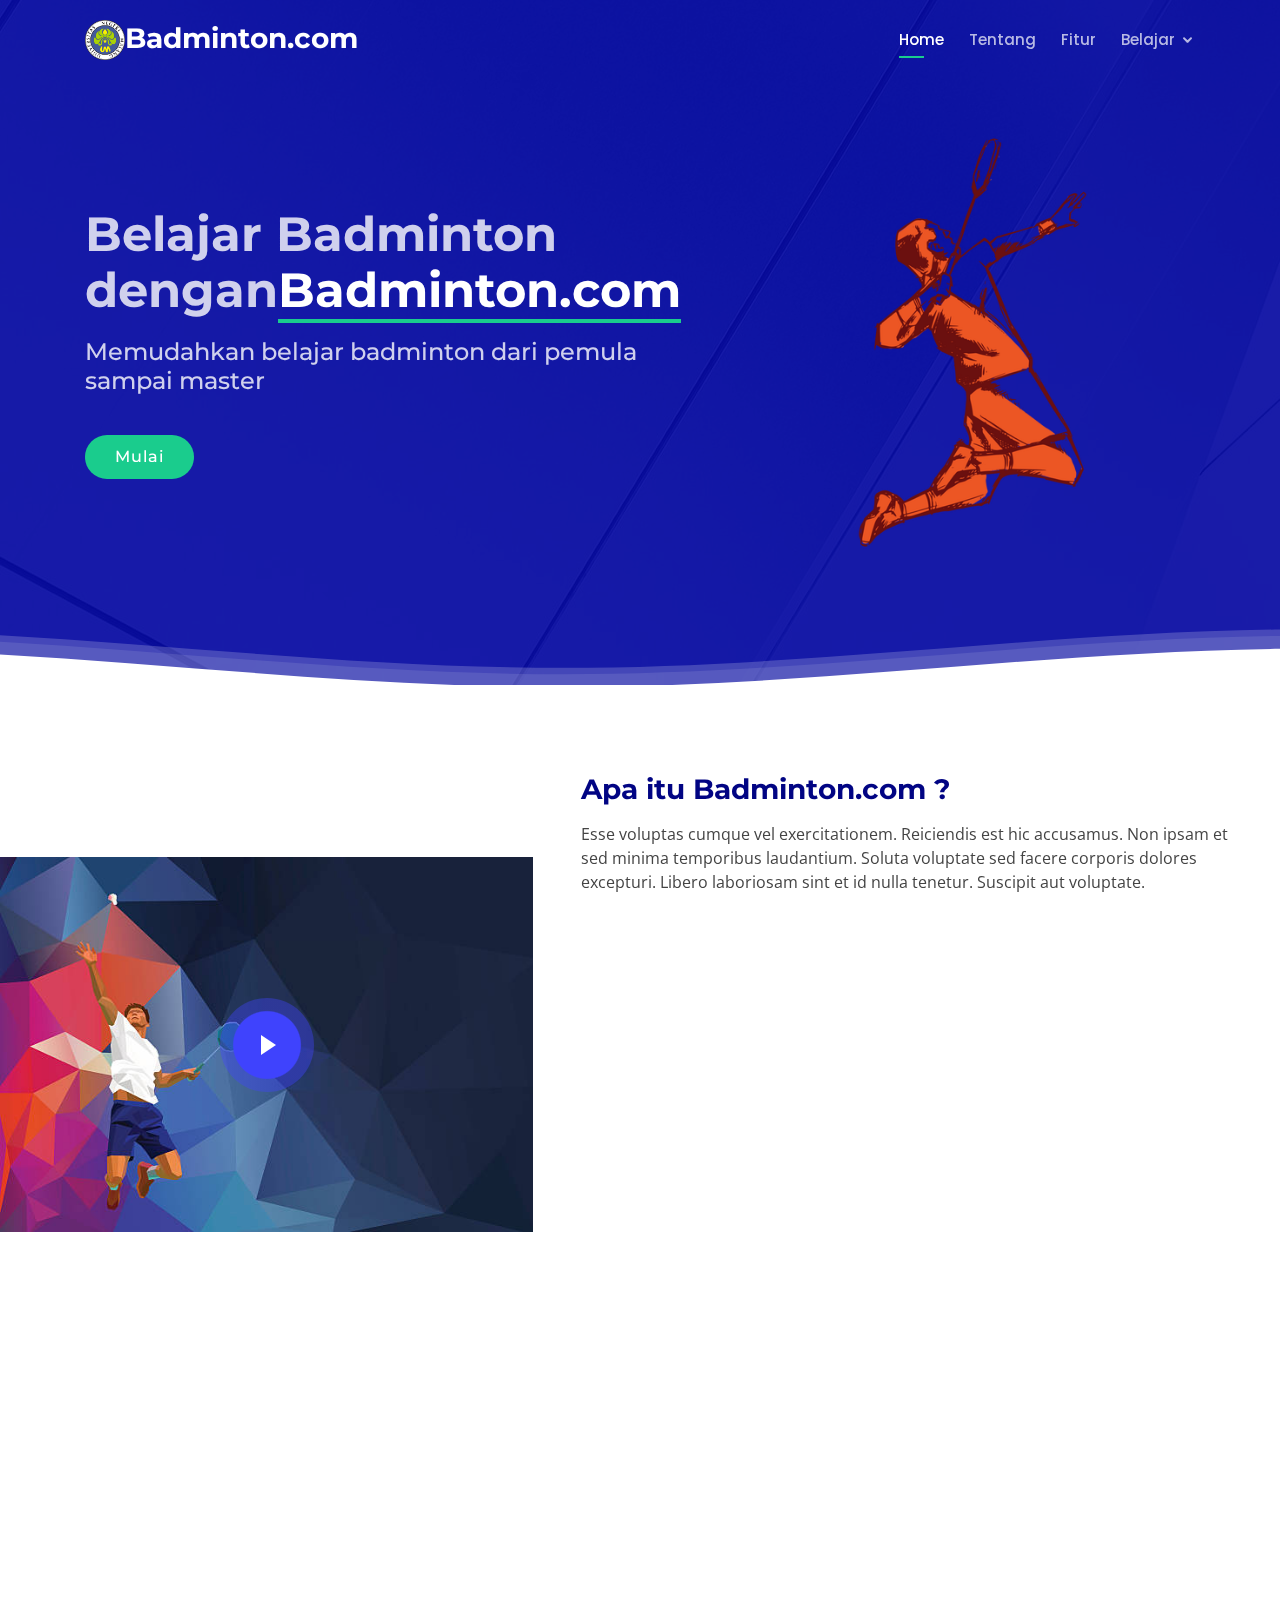
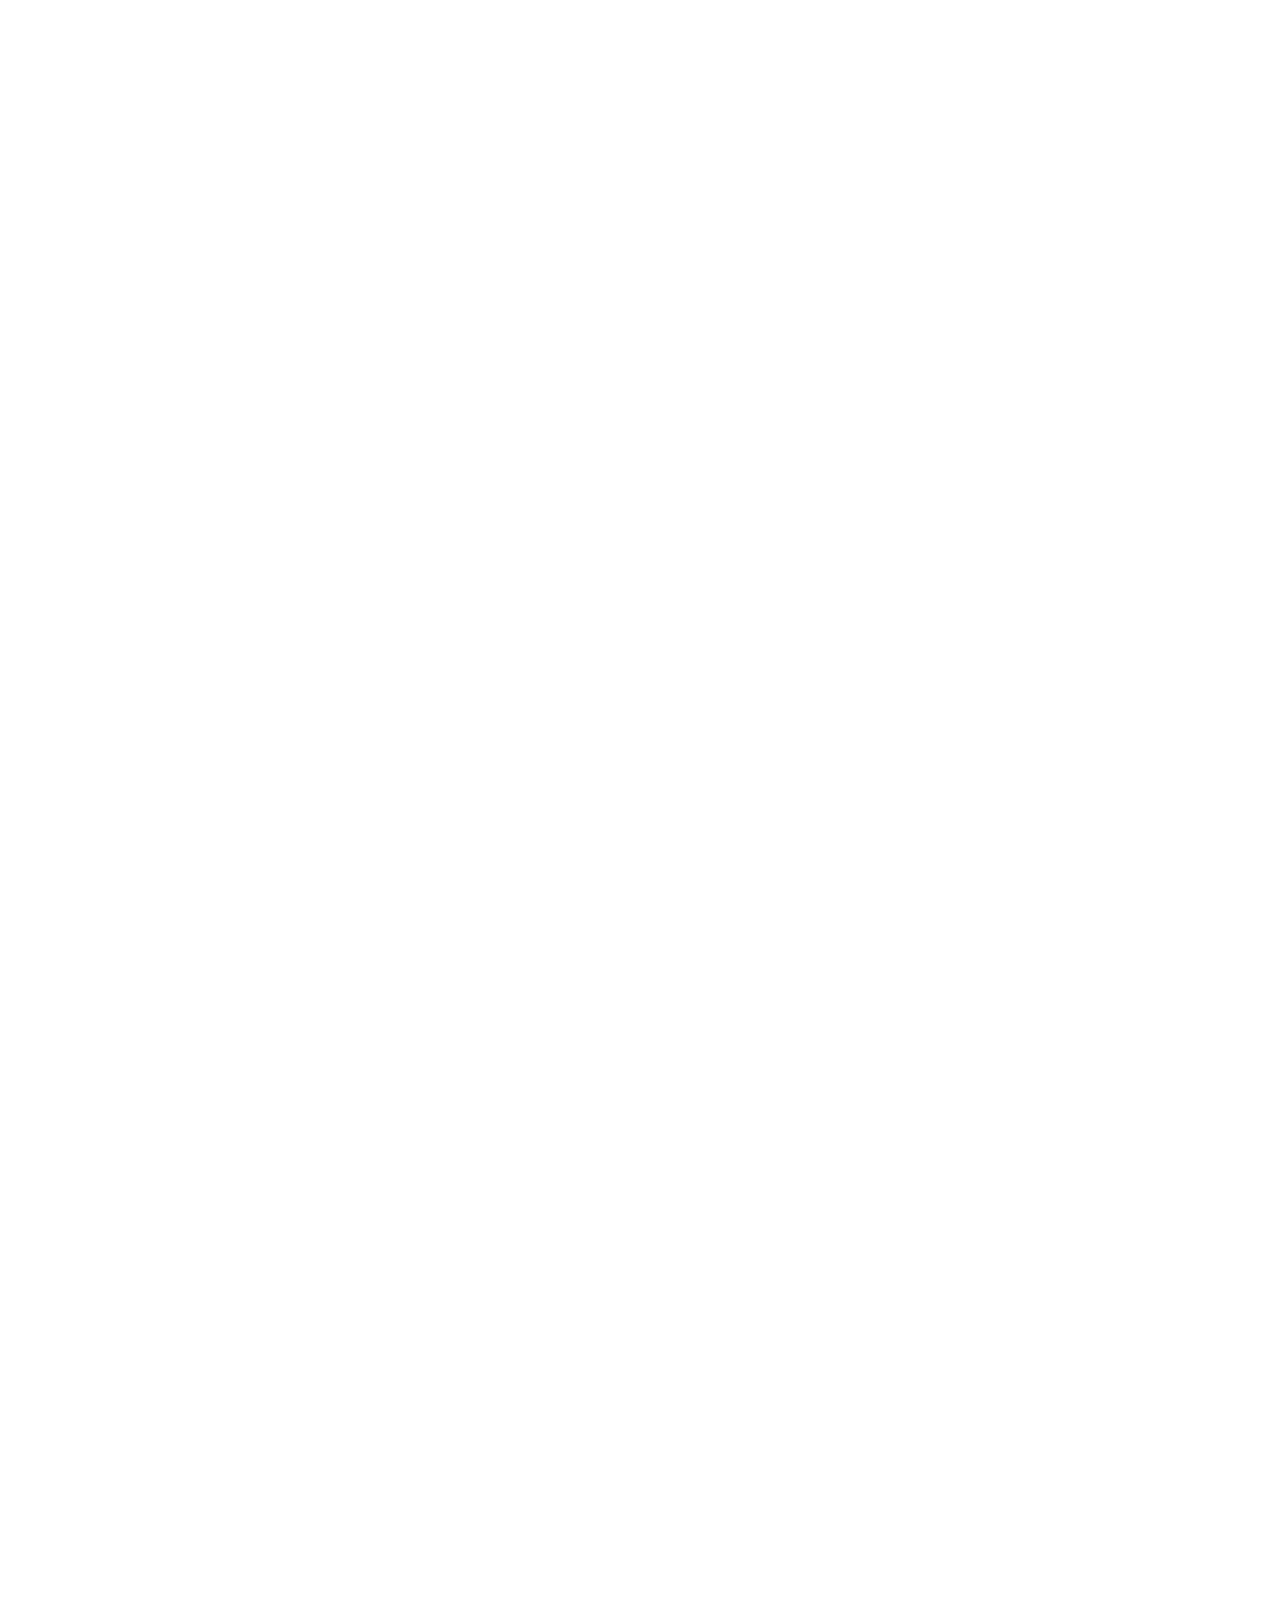
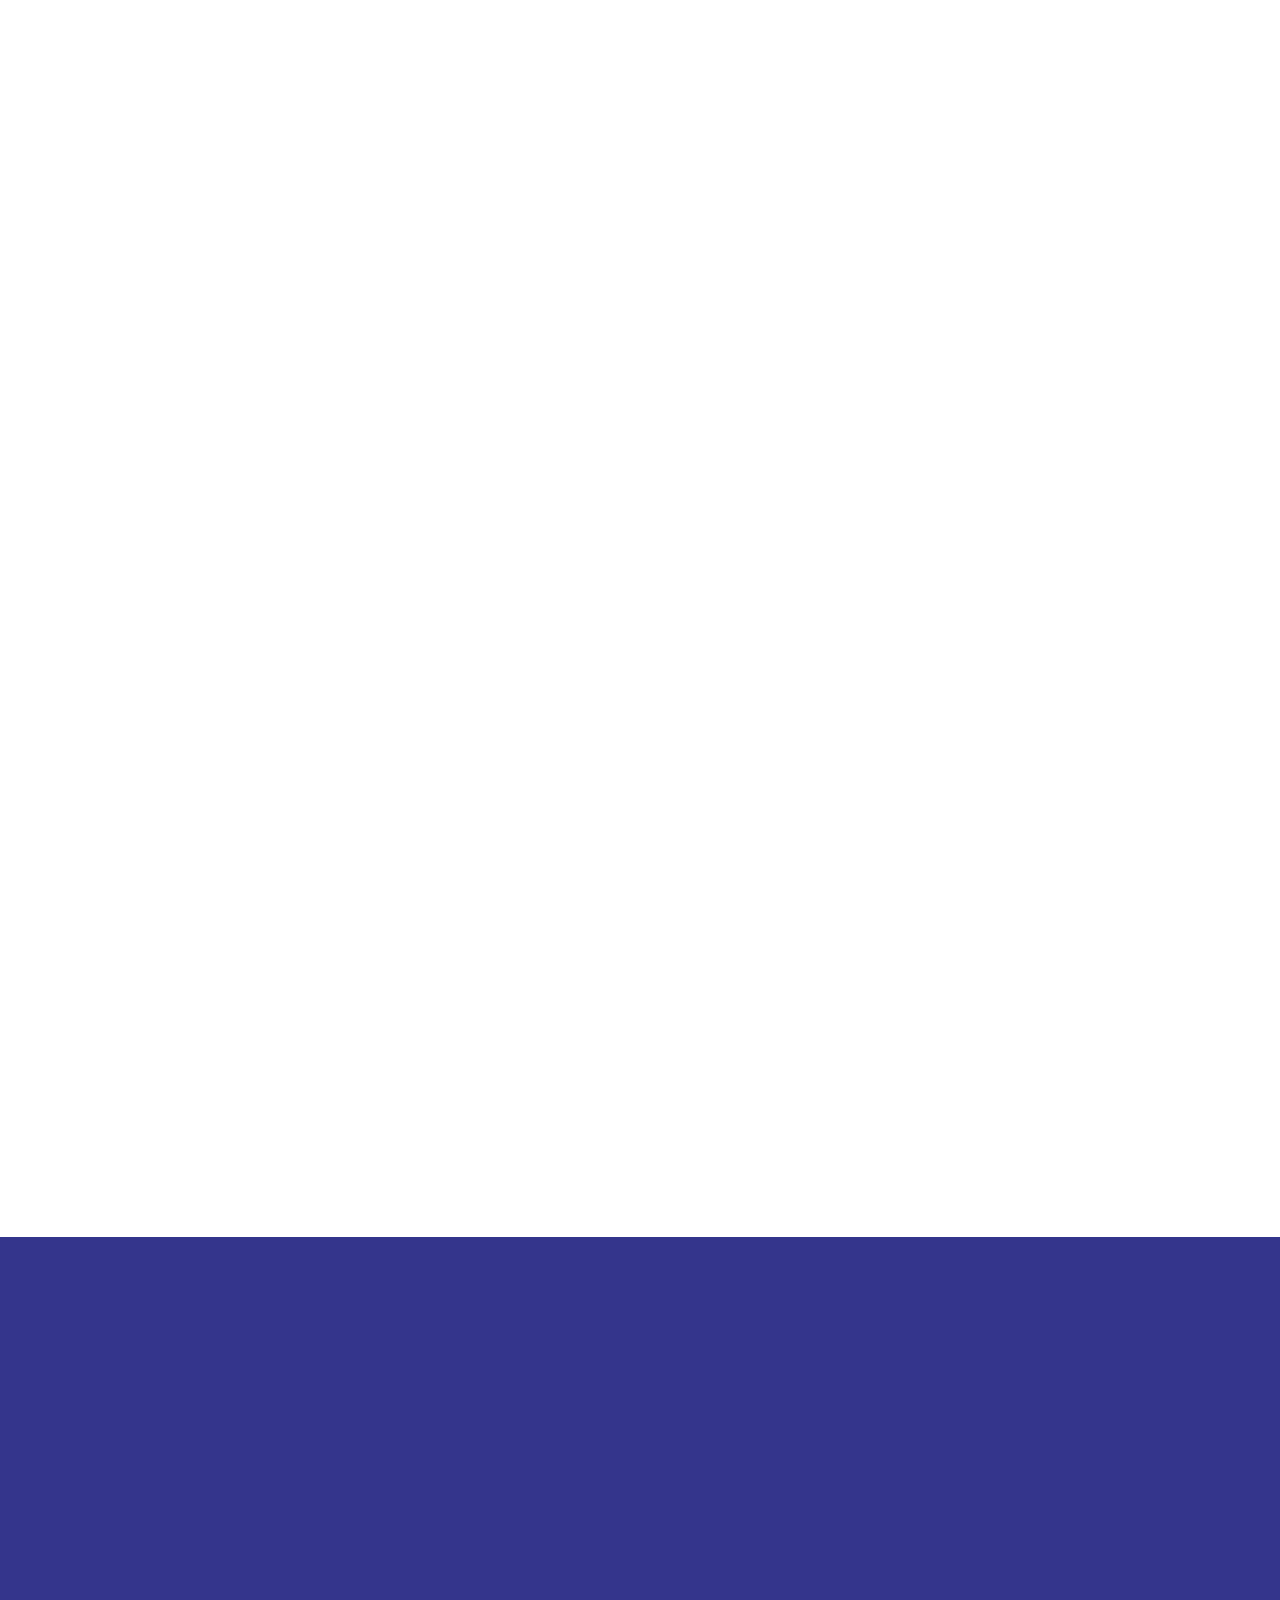
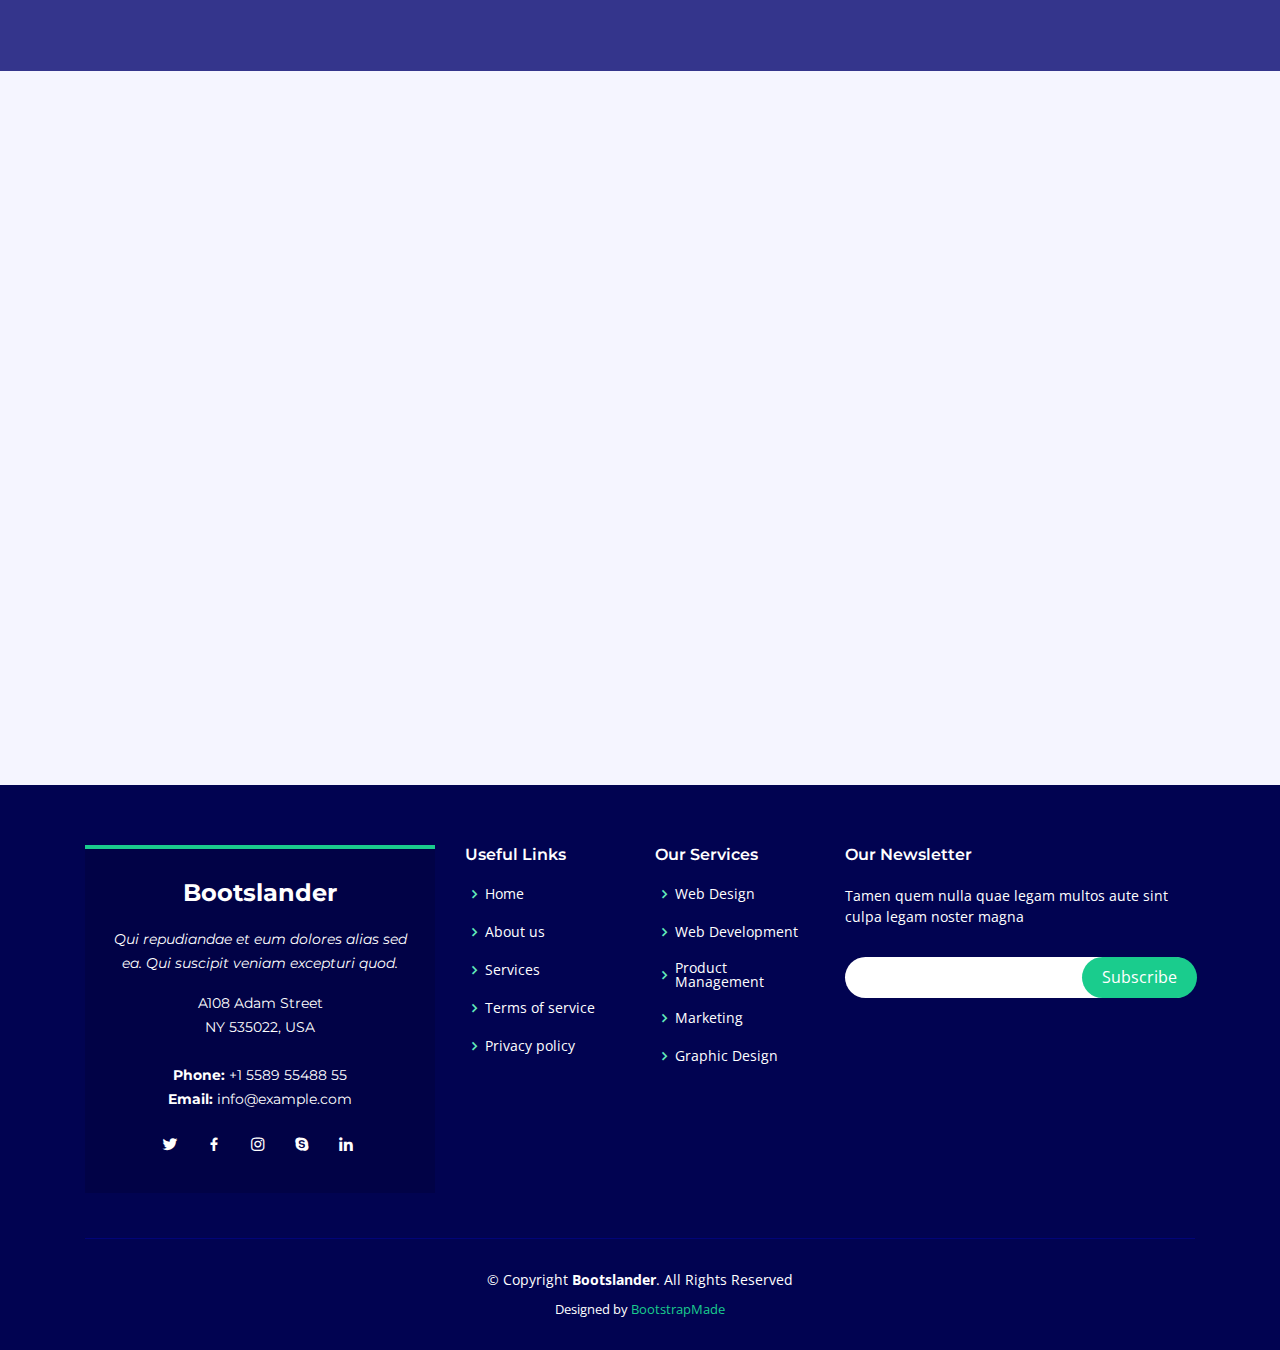
==== commit 3abb6e5e: "edit dan menambah foto" ====
--- a/index.html
+++ b/index.html
@@ -186,42 +186,44 @@
       <div class="container">
 
         <div class="section-title" data-aos="fade-up">
-          <h2>Features</h2>
-          <p>Check The Features</p>
+          <h2>Fitur</h2>
+          <p>Check this out</p>
         </div>
 
         <div class="row" data-aos="fade-left">
           <div class="col-lg-3 col-md-4">
             <div class="icon-box" data-aos="zoom-in" data-aos-delay="50">
               <i class="ri-store-line" style="color: #ffbb2c;"></i>
-              <h3><a href="">Lorem Ipsum</a></h3>
+              <h3><a href="">Belajar Memegang Raket</a></h3>
             </div>
           </div>
           <div class="col-lg-3 col-md-4 mt-4 mt-md-0">
             <div class="icon-box" data-aos="zoom-in" data-aos-delay="100">
               <i class="ri-bar-chart-box-line" style="color: #5578ff;"></i>
-              <h3><a href="">Dolor Sitema</a></h3>
+              <h3><a href="">Servis</a></h3>
             </div>
           </div>
           <div class="col-lg-3 col-md-4 mt-4 mt-md-0">
             <div class="icon-box" data-aos="zoom-in" data-aos-delay="150">
               <i class="ri-calendar-todo-line" style="color: #e80368;"></i>
-              <h3><a href="">Sed perspiciatis</a></h3>
+              <h3><a href="">Pukulan Diatas Kepala</a></h3>
             </div>
           </div>
           <div class="col-lg-3 col-md-4 mt-4 mt-lg-0">
             <div class="icon-box" data-aos="zoom-in" data-aos-delay="200">
               <i class="ri-paint-brush-line" style="color: #e361ff;"></i>
-              <h3><a href="">Magni Dolores</a></h3>
+              <h3><a href="">Pukulan Samping</a></h3>
             </div>
           </div>
           <div class="col-lg-3 col-md-4 mt-4">
             <div class="icon-box" data-aos="zoom-in" data-aos-delay="250">
               <i class="ri-database-2-line" style="color: #47aeff;"></i>
-              <h3><a href="">Nemo Enim</a></h3>
-            </div>
-          </div>
-          <div class="col-lg-3 col-md-4 mt-4">
+              <h3><a href="">Netting</a></h3>
+            </div>
+          </div>
+
+          <!-- jika ingin menambah -->
+          <!-- <div class="col-lg-3 col-md-4 mt-4">
             <div class="icon-box" data-aos="zoom-in" data-aos-delay="300">
               <i class="ri-gradienter-line" style="color: #ffa76e;"></i>
               <h3><a href="">Eiusmod Tempor</a></h3>
@@ -263,13 +265,14 @@
               <h3><a href="">Flavor Nivelanda</a></h3>
             </div>
           </div>
+ -->
         </div>
 
       </div>
     </section><!-- End Features Section -->
 
     <!-- ======= Counts Section ======= -->
-    <section id="counts" class="counts">
+   <!--  <section id="counts" class="counts">
       <div class="container">
 
         <div class="row" data-aos="fade-up">
@@ -309,7 +312,7 @@
         </div>
 
       </div>
-    </section><!-- End Counts Section -->
+    </section> --><!-- End Counts Section -->
 
     <!-- ======= Details Section ======= -->
     <section id="details" class="details">
@@ -317,29 +320,28 @@
 
         <div class="row content">
           <div class="col-md-4" data-aos="fade-right">
-            <img src="assets/img/details-1.png" class="img-fluid" alt="">
+            <img src="assets/img/badminton-4.png" class="img-fluid" alt="">
           </div>
           <div class="col-md-8 pt-4" data-aos="fade-up">
-            <h3>Voluptatem dignissimos provident quasi corporis voluptates sit assumenda.</h3>
+            <h3>Istilahnya Pertandingan atau Perlombaan dalam Bulutangkis itu?</h3>
             <p class="font-italic">
-              Lorem ipsum dolor sit amet, consectetur adipiscing elit, sed do eiusmod tempor incididunt ut labore et dolore
-              magna aliqua.
+              Pertandingan adalah merupakan adu kekuatan atau kompetisi suatu kegiatan olahraga dan atau seni atau kegiatan lain yang sejenis yang dilakukan berhadapan langsung untuk mencari pemenang.Pertandingan biasanya dipimpin oleh seorang juri atau lebih yang bertugas sebagai hakim.Contoh pertandingan seperti bulutangkis, sepakbola, sepak takraw, tinju, dan lain. Apa ada contoh untuk pertandingan seni.
             </p>
             <ul>
-              <li><i class="icofont-check"></i> Ullamco laboris nisi ut aliquip ex ea commodo consequat.</li>
-              <li><i class="icofont-check"></i> Duis aute irure dolor in reprehenderit in voluptate velit.</li>
-              <li><i class="icofont-check"></i> Iure at voluptas aspernatur dignissimos doloribus repudiandae.</li>
-              <li><i class="icofont-check"></i> Est ipsa assumenda id facilis nesciunt placeat sed doloribus praesentium.</li>
+              <li><i class="icofont-check"></i> Induk Bulu Tangkis</li>
+              <li><i class="icofont-check"></i> Sejarah Bulu Tangkis</li>
+              <li><i class="icofont-check"></i> Peran Indonesia dalam Bulutangkis</li>
+              <li><i class="icofont-check"></i> Bulutangkis melebihi SEPAKBOLA</li>
             </ul>
             <p>
-              Voluptas nisi in quia excepturi nihil voluptas nam et ut. Expedita omnis eum consequatur non. Sed in asperiores aut repellendus. Error quisquam ab maiores. Quibusdam sit in officia
+              Induk organisasi bulu tangkis di Indonesia bernama PBSI (Persatuan Bulutangkis Seluruh Indonesia) berdiri 5 Mei 1951 di Bandung, dengan pelopornya antara lain Soedirman dan A. Rochdi Partaatmadja dengan terbentuk kepengurusan PBSI pertama.
             </p>
           </div>
         </div>
 
         <div class="row content">
           <div class="col-md-4 order-1 order-md-2" data-aos="fade-left">
-            <img src="assets/img/details-2.png" class="img-fluid" alt="">
+            <img src="assets/img/badminton-5.png" class="img-fluid" alt="">
           </div>
           <div class="col-md-8 pt-5 order-2 order-md-1" data-aos="fade-up">
             <h3>Corporis temporibus maiores provident</h3>
@@ -360,7 +362,7 @@
 
         <div class="row content">
           <div class="col-md-4" data-aos="fade-right">
-            <img src="assets/img/details-3.png" class="img-fluid" alt="">
+            <img src="assets/img/badminton-6.png" class="img-fluid" alt="">
           </div>
           <div class="col-md-8 pt-5" data-aos="fade-up">
             <h3>Sunt consequatur ad ut est nulla consectetur reiciendis animi voluptas</h3>
@@ -381,7 +383,7 @@
 
         <div class="row content">
           <div class="col-md-4 order-1 order-md-2" data-aos="fade-left">
-            <img src="assets/img/details-4.png" class="img-fluid" alt="">
+            <img src="assets/img/badminton-7.png" class="img-fluid" alt="">
           </div>
           <div class="col-md-8 pt-5 order-2 order-md-1" data-aos="fade-up">
             <h3>Quas et necessitatibus eaque impedit ipsum animi consequatur incidunt in</h3>
@@ -418,64 +420,64 @@
 
           <div class="col-lg-3 col-md-4">
             <div class="gallery-item" data-aos="zoom-in" data-aos-delay="100">
-              <a href="assets/img/gallery/gallery-1.jpg" class="venobox" data-gall="gallery-item">
-                <img src="assets/img/gallery/gallery-1.jpg" alt="" class="img-fluid">
+              <a href="assets/img/badminton-3.jpg" class="venobox" data-gall="gallery-item">
+                <img src="assets/img/badminton-3.jpg" alt="" class="img-fluid">
               </a>
             </div>
           </div>
 
           <div class="col-lg-3 col-md-4">
             <div class="gallery-item" data-aos="zoom-in" data-aos-delay="150">
-              <a href="assets/img/gallery/gallery-2.jpg" class="venobox" data-gall="gallery-item">
-                <img src="assets/img/gallery/gallery-2.jpg" alt="" class="img-fluid">
+              <a href="assets/img/badminton-3.jpg" class="venobox" data-gall="gallery-item">
+                <img src="assets/img/badminton-3.jpg" alt="" class="img-fluid">
               </a>
             </div>
           </div>
 
           <div class="col-lg-3 col-md-4">
             <div class="gallery-item" data-aos="zoom-in" data-aos-delay="200">
-              <a href="assets/img/gallery/gallery-3.jpg" class="venobox" data-gall="gallery-item">
-                <img src="assets/img/gallery/gallery-3.jpg" alt="" class="img-fluid">
+              <a href="assets/img/badminton-3.jpg" class="venobox" data-gall="gallery-item">
+                <img src="assets/img/badminton-3.jpg" alt="" class="img-fluid">
               </a>
             </div>
           </div>
 
           <div class="col-lg-3 col-md-4">
             <div class="gallery-item" data-aos="zoom-in" data-aos-delay="250">
-              <a href="assets/img/gallery/gallery-4.jpg" class="venobox" data-gall="gallery-item">
-                <img src="assets/img/gallery/gallery-4.jpg" alt="" class="img-fluid">
+              <a href="assets/img/badminton-3.jpg" class="venobox" data-gall="gallery-item">
+                <img src="assets/img/badminton-3.jpg" alt="" class="img-fluid">
               </a>
             </div>
           </div>
 
           <div class="col-lg-3 col-md-4">
             <div class="gallery-item" data-aos="zoom-in" data-aos-delay="300">
-              <a href="assets/img/gallery/gallery-5.jpg" class="venobox" data-gall="gallery-item">
-                <img src="assets/img/gallery/gallery-5.jpg" alt="" class="img-fluid">
+              <a href="assets/img/badminton-3.jpg" class="venobox" data-gall="gallery-item">
+                <img src="assets/img/badminton-3.jpg" alt="" class="img-fluid">
               </a>
             </div>
           </div>
 
           <div class="col-lg-3 col-md-4">
             <div class="gallery-item" data-aos="zoom-in" data-aos-delay="350">
-              <a href="assets/img/gallery/gallery-6.jpg" class="venobox" data-gall="gallery-item">
-                <img src="assets/img/gallery/gallery-6.jpg" alt="" class="img-fluid">
+              <a href="assets/img/badminton-3.jpg" class="venobox" data-gall="gallery-item">
+                <img src="assets/img/badminton-3.jpg" alt="" class="img-fluid">
               </a>
             </div>
           </div>
 
           <div class="col-lg-3 col-md-4">
             <div class="gallery-item" data-aos="zoom-in" data-aos-delay="400">
-              <a href="assets/img/gallery/gallery-7.jpg" class="venobox" data-gall="gallery-item">
-                <img src="assets/img/gallery/gallery-7.jpg" alt="" class="img-fluid">
+              <a href="assets/img/badminton-3.jpg" class="venobox" data-gall="gallery-item">
+                <img src="assets/img/badminton-3.jpg" alt="" class="img-fluid">
               </a>
             </div>
           </div>
 
           <div class="col-lg-3 col-md-4">
             <div class="gallery-item" data-aos="zoom-in" data-aos-delay="450">
-              <a href="assets/img/gallery/gallery-8.jpg" class="venobox" data-gall="gallery-item">
-                <img src="assets/img/gallery/gallery-8.jpg" alt="" class="img-fluid">
+              <a href="assets/img/badminton-3.jpg" class="venobox" data-gall="gallery-item">
+                <img src="assets/img/badminton-3.jpg" alt="" class="img-fluid">
               </a>
             </div>
           </div>
@@ -552,7 +554,7 @@
     </section><!-- End Testimonials Section -->
 
     <!-- ======= Team Section ======= -->
-    <section id="team" class="team">
+    <!-- <section id="team" class="team">
       <div class="container">
 
         <div class="section-title" data-aos="fade-up">
@@ -629,10 +631,10 @@
         </div>
 
       </div>
-    </section><!-- End Team Section -->
+    </section> --><!-- End Team Section -->
 
     <!-- ======= Pricing Section ======= -->
-    <section id="pricing" class="pricing">
+    <!-- <section id="pricing" class="pricing">
       <div class="container">
 
         <div class="section-title" data-aos="fade-up">
@@ -714,7 +716,7 @@
         </div>
 
       </div>
-    </section><!-- End Pricing Section -->
+    </section> --><!-- End Pricing Section -->
 
     <!-- ======= F.A.Q Section ======= -->
     <section id="faq" class="faq section-bg">
@@ -722,13 +724,13 @@
 
         <div class="section-title" data-aos="fade-up">
           <h2>F.A.Q</h2>
-          <p>Frequently Asked Questions</p>
+          <p>Frequently Asked Questions <h5>(Pertanyaan yang sering ditanyakan)</h5></p>
         </div>
 
         <div class="faq-list">
           <ul>
             <li data-aos="fade-up">
-              <i class="bx bx-help-circle icon-help"></i> <a data-toggle="collapse" class="collapse" href="#faq-list-1">Non consectetur a erat nam at lectus urna duis? <i class="bx bx-chevron-down icon-show"></i><i class="bx bx-chevron-up icon-close"></i></a>
+              <i class="bx bx-help-circle icon-help"></i> <a data-toggle="collapse" class="collapse" href="#faq-list-1">Bagaimana cara menggunakan web ini ? <i class="bx bx-chevron-down icon-show"></i><i class="bx bx-chevron-up icon-close"></i></a>
               <div id="faq-list-1" class="collapse show" data-parent=".faq-list">
                 <p>
                   Feugiat pretium nibh ipsum consequat. Tempus iaculis urna id volutpat lacus laoreet non curabitur gravida. Venenatis lectus magna fringilla urna porttitor rhoncus dolor purus non.
@@ -737,7 +739,7 @@
             </li>
 
             <li data-aos="fade-up" data-aos-delay="100">
-              <i class="bx bx-help-circle icon-help"></i> <a data-toggle="collapse" href="#faq-list-2" class="collapsed">Feugiat scelerisque varius morbi enim nunc? <i class="bx bx-chevron-down icon-show"></i><i class="bx bx-chevron-up icon-close"></i></a>
+              <i class="bx bx-help-circle icon-help"></i> <a data-toggle="collapse" href="#faq-list-2" class="collapsed">Bagaimana Memutar Video ? <i class="bx bx-chevron-down icon-show"></i><i class="bx bx-chevron-up icon-close"></i></a>
               <div id="faq-list-2" class="collapse" data-parent=".faq-list">
                 <p>
                   Dolor sit amet consectetur adipiscing elit pellentesque habitant morbi. Id interdum velit laoreet id donec ultrices. Fringilla phasellus faucibus scelerisque eleifend donec pretium. Est pellentesque elit ullamcorper dignissim. Mauris ultrices eros in cursus turpis massa tincidunt dui.
@@ -746,7 +748,7 @@
             </li>
 
             <li data-aos="fade-up" data-aos-delay="200">
-              <i class="bx bx-help-circle icon-help"></i> <a data-toggle="collapse" href="#faq-list-3" class="collapsed">Dolor sit amet consectetur adipiscing elit? <i class="bx bx-chevron-down icon-show"></i><i class="bx bx-chevron-up icon-close"></i></a>
+              <i class="bx bx-help-circle icon-help"></i> <a data-toggle="collapse" href="#faq-list-3" class="collapsed">Siapa yang membuat web ini ? <i class="bx bx-chevron-down icon-show"></i><i class="bx bx-chevron-up icon-close"></i></a>
               <div id="faq-list-3" class="collapse" data-parent=".faq-list">
                 <p>
                   Eleifend mi in nulla posuere sollicitudin aliquam ultrices sagittis orci. Faucibus pulvinar elementum integer enim. Sem nulla pharetra diam sit amet nisl suscipit. Rutrum tellus pellentesque eu tincidunt. Lectus urna duis convallis convallis tellus. Urna molestie at elementum eu facilisis sed odio morbi quis
@@ -755,7 +757,7 @@
             </li>
 
             <li data-aos="fade-up" data-aos-delay="300">
-              <i class="bx bx-help-circle icon-help"></i> <a data-toggle="collapse" href="#faq-list-4" class="collapsed">Tempus quam pellentesque nec nam aliquam sem et tortor consequat? <i class="bx bx-chevron-down icon-show"></i><i class="bx bx-chevron-up icon-close"></i></a>
+              <i class="bx bx-help-circle icon-help"></i> <a data-toggle="collapse" href="#faq-list-4" class="collapsed">Apakah bisa akses video lengkap ? <i class="bx bx-chevron-down icon-show"></i><i class="bx bx-chevron-up icon-close"></i></a>
               <div id="faq-list-4" class="collapse" data-parent=".faq-list">
                 <p>
                   Molestie a iaculis at erat pellentesque adipiscing commodo. Dignissim suspendisse in est ante in. Nunc vel risus commodo viverra maecenas accumsan. Sit amet nisl suscipit adipiscing bibendum est. Purus gravida quis blandit turpis cursus in.
@@ -764,7 +766,7 @@
             </li>
 
             <li data-aos="fade-up" data-aos-delay="400">
-              <i class="bx bx-help-circle icon-help"></i> <a data-toggle="collapse" href="#faq-list-5" class="collapsed">Tortor vitae purus faucibus ornare. Varius vel pharetra vel turpis nunc eget lorem dolor? <i class="bx bx-chevron-down icon-show"></i><i class="bx bx-chevron-up icon-close"></i></a>
+              <i class="bx bx-help-circle icon-help"></i> <a data-toggle="collapse" href="#faq-list-5" class="collapsed">Apakah website ini berbayar ? <i class="bx bx-chevron-down icon-show"></i><i class="bx bx-chevron-up icon-close"></i></a>
               <div id="faq-list-5" class="collapse" data-parent=".faq-list">
                 <p>
                   Laoreet sit amet cursus sit amet dictum sit amet justo. Mauris vitae ultricies leo integer malesuada nunc vel. Tincidunt eget nullam non nisi est sit amet. Turpis nunc eget lorem dolor sed. Ut venenatis tellus in metus vulputate eu scelerisque.
@@ -779,7 +781,7 @@
     </section><!-- End F.A.Q Section -->
 
     <!-- ======= Contact Section ======= -->
-    <section id="contact" class="contact">
+    <!-- <section id="contact" class="contact">
       <div class="container">
 
         <div class="section-title" data-aos="fade-up">
@@ -845,9 +847,8 @@
           </div>
 
         </div>
-
-      </div>
-    </section><!-- End Contact Section -->
+      </div>
+    </section> --><!-- End Contact Section -->
 
   </main><!-- End #main -->
 
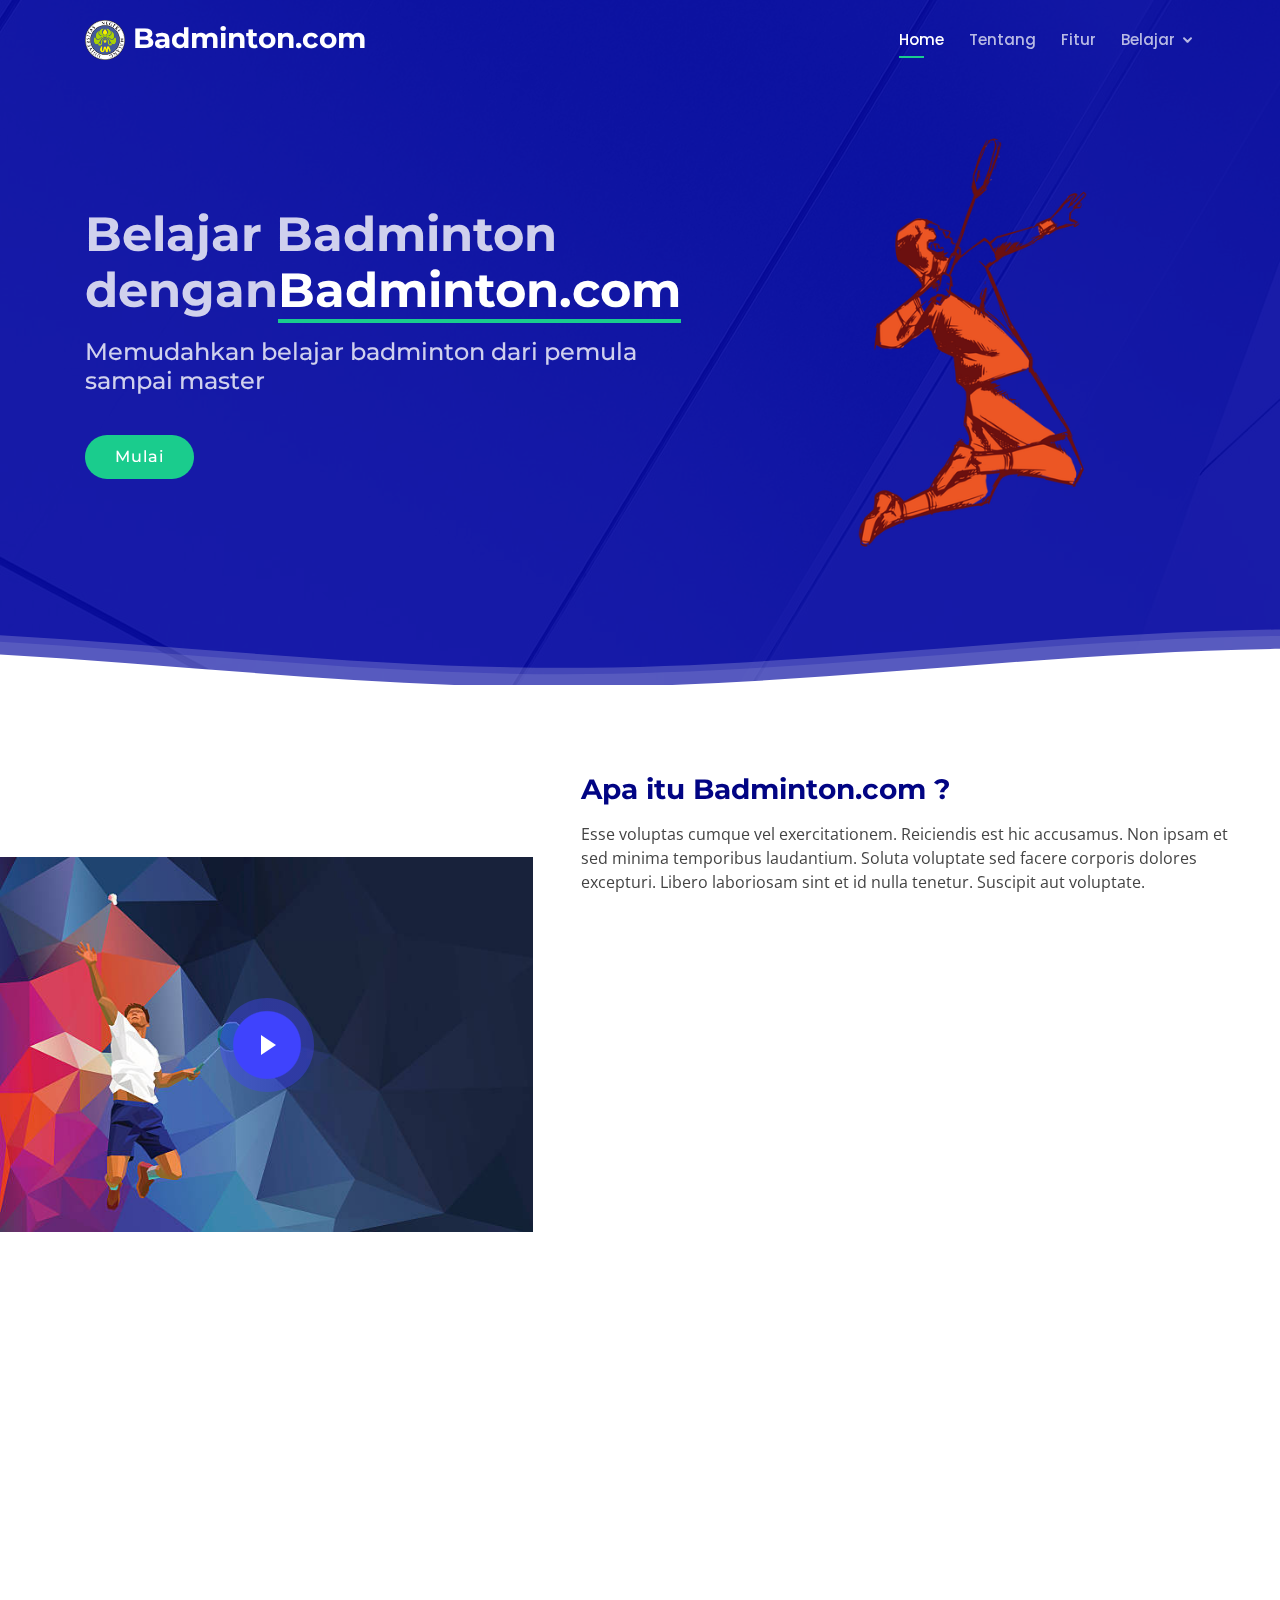
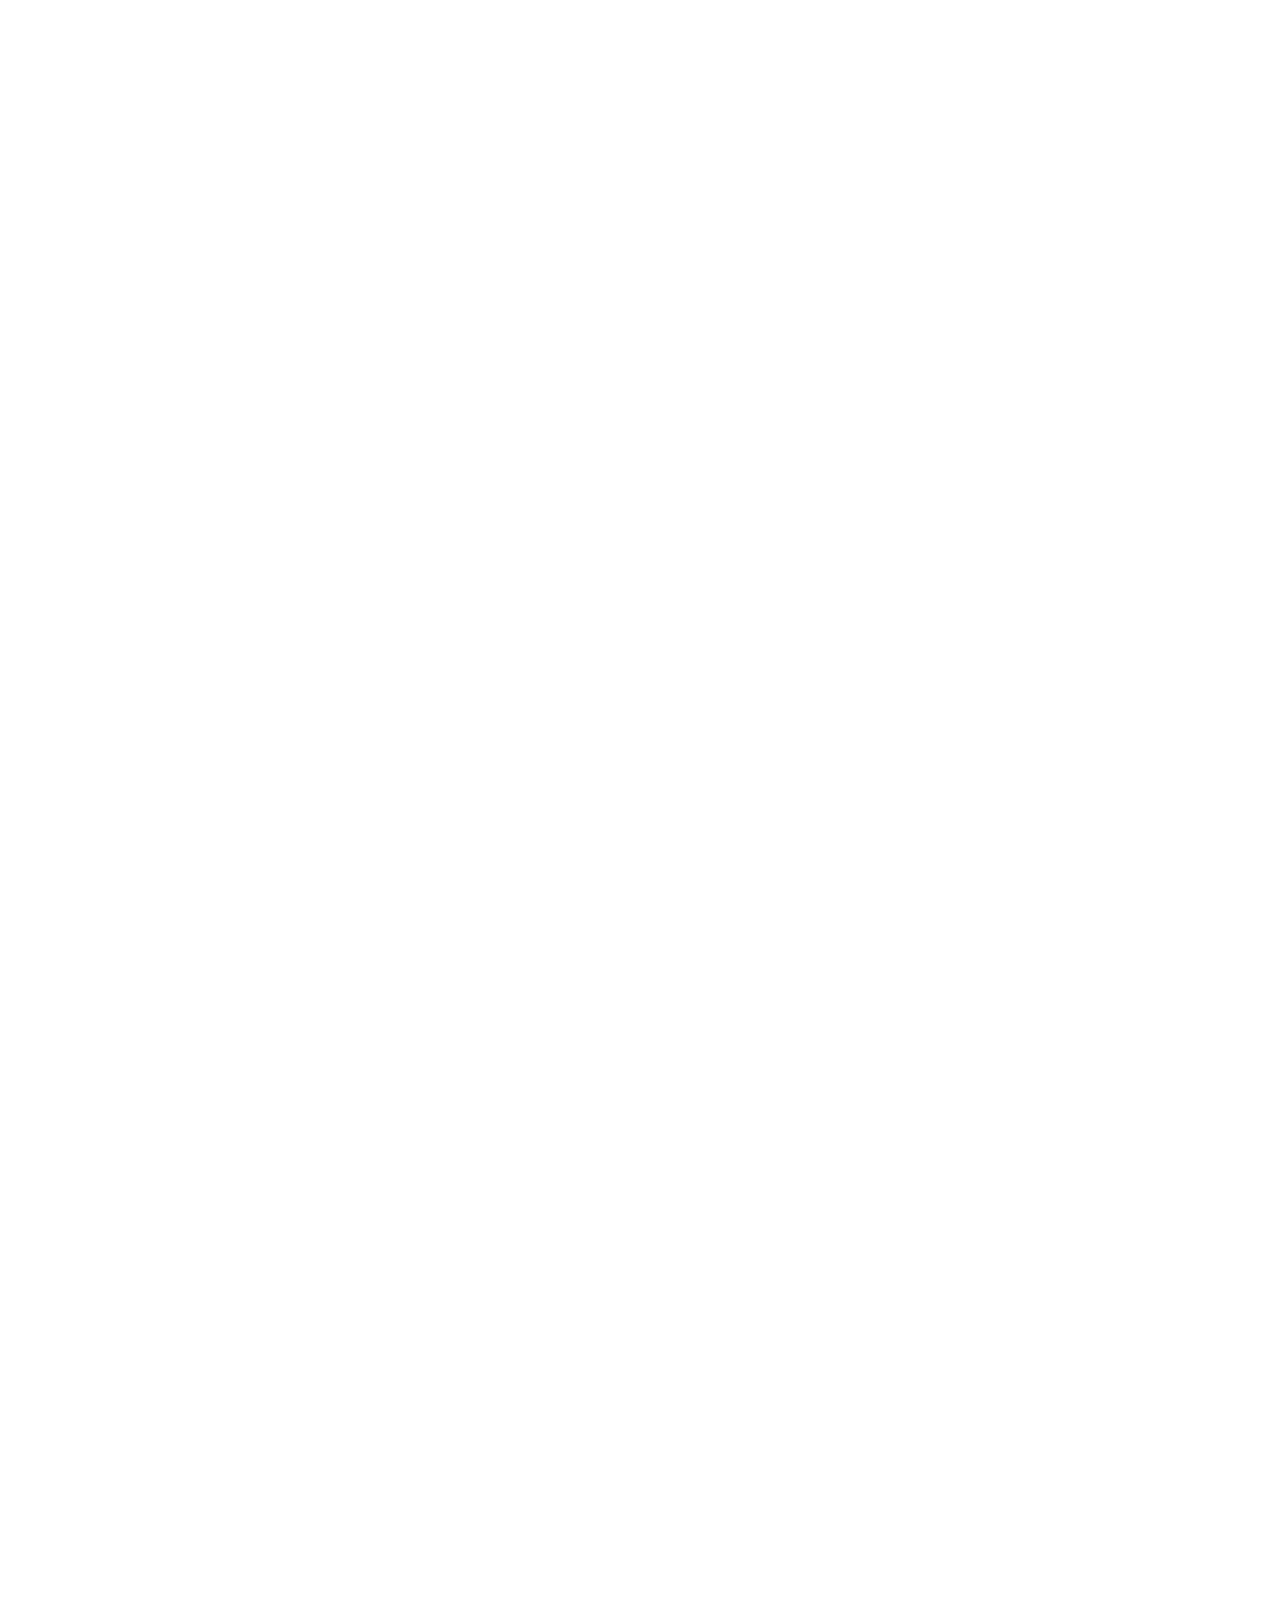
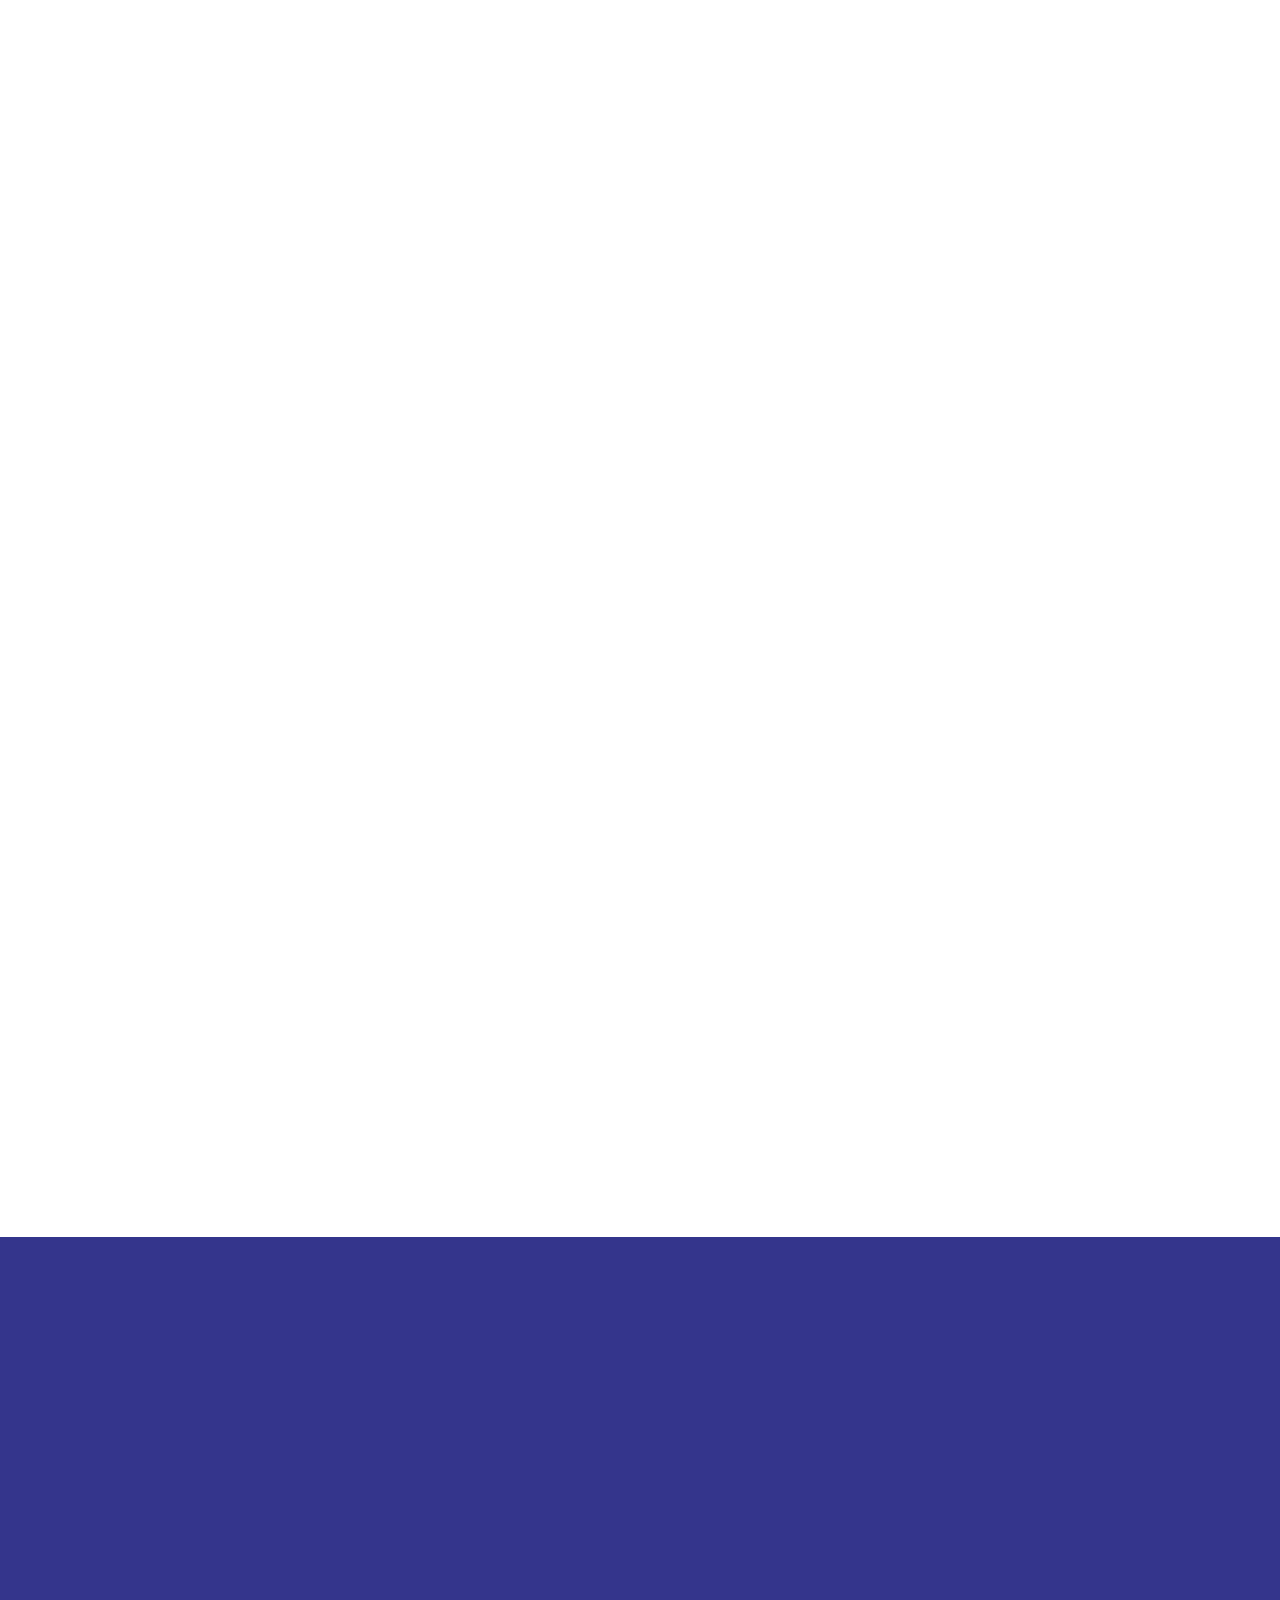
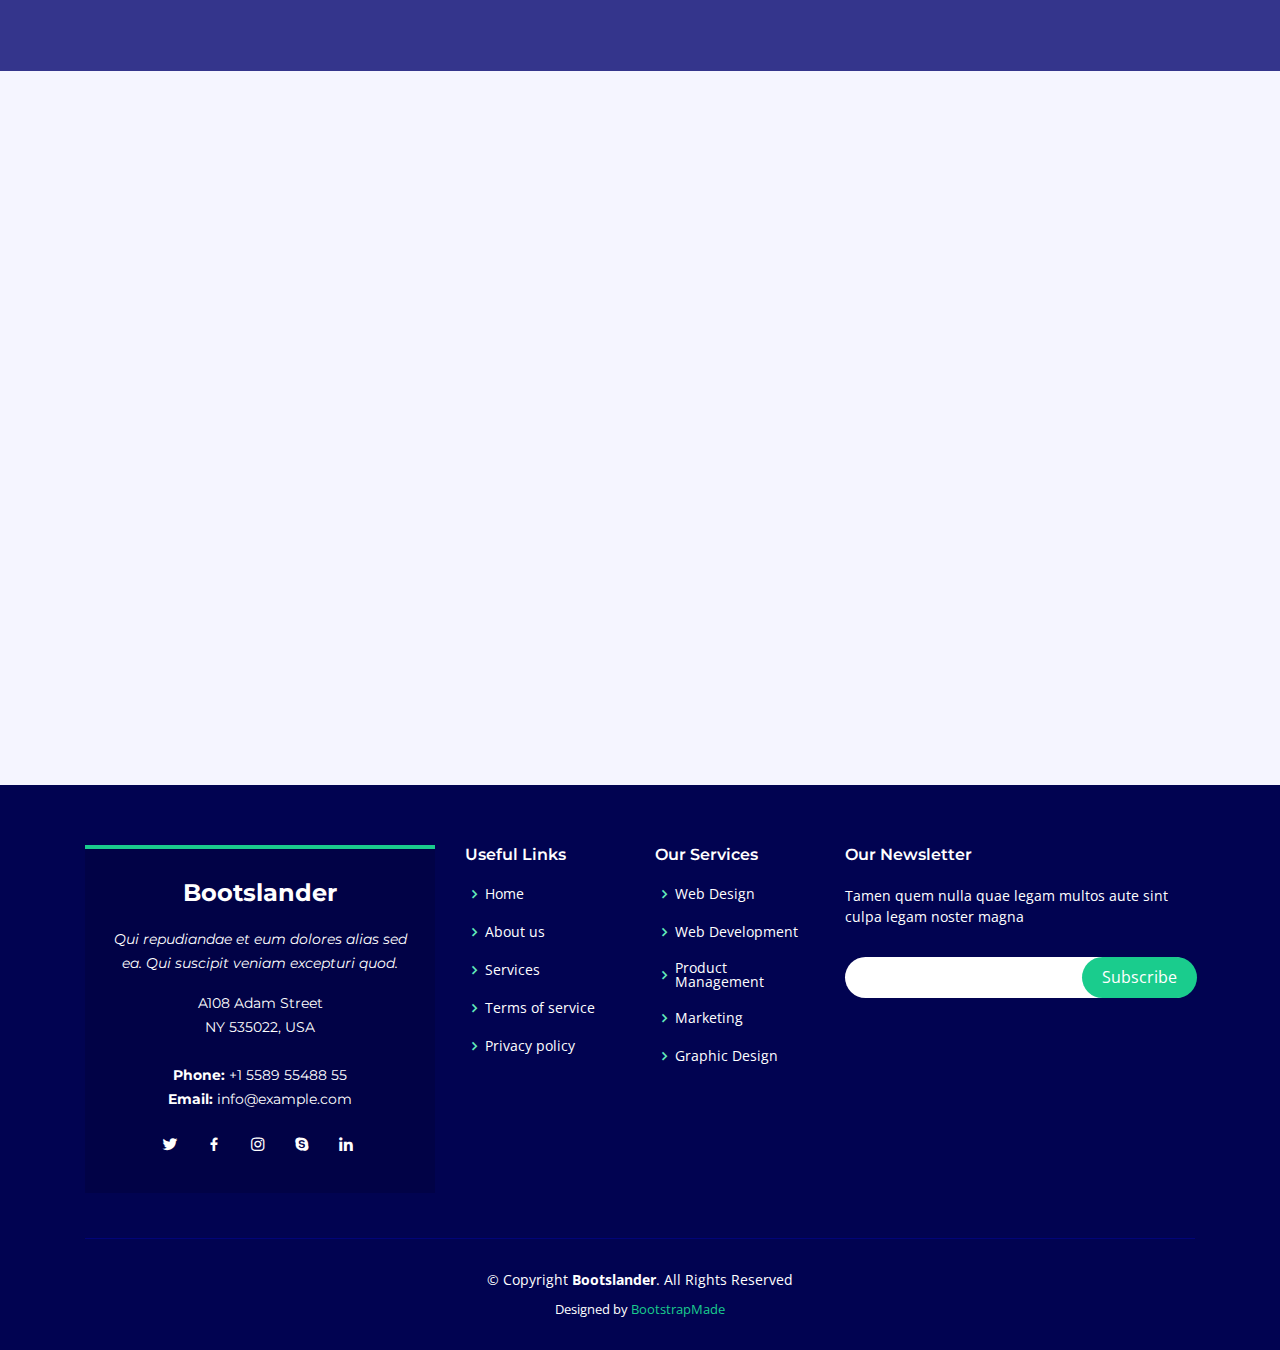
==== commit 9f461b9a: "edit dan tambah file" ====
--- a/index.html
+++ b/index.html
@@ -43,29 +43,24 @@
     <div class="container d-flex align-items-center">
 
       <div class="logo mr-auto">
-        <h1 class="text-light"><a href="index.html"><img src="assets/img/logoum.png" alt="" class="img-fluid"></a><a href="index.html"><span>Badminton.com</span></a></h1>
+        <h1 class="text-light"><a href="index.html"><img src="assets/img/logoum.png" alt="" class="img-fluid"></a><a href="index.html"><span> Badminton.com</span></a></h1>
         <!-- Uncomment below if you prefer to use an image logo -->
         
       </div>
 
       <!-- nav menu sudah edit -->
-      <nav class="nav-menu d-none d-lg-block">
+     <nav class="nav-menu d-none d-lg-block">
         <ul>
           <li class="active"><a href="index.html">Home</a></li>
           <li><a href="#">Tentang</a></li>
           <li><a href="#">Fitur</a></li>
           <li class="drop-down"><a href="">Belajar</a>
             <ul>
-              <li class="drop-down"><a href="#">Cara Memegang Raket</a>
-                <ul>
-                  <li><a href="#">Deep Drop Down 1</a></li>
-                  <li><a href="#">Deep Drop Down 2</a></li>
-                </ul>
-              </li>
-              <li><a href="#">Servis</a></li>
-              <li><a href="#">Pukulan Diatas Kepala</a></li>
-              <li><a href="#">Pukulan Samping</a></li>
-              <li><a href="#">Netting</a></li>
+              <li></li>><a href="pegangRaket.html">Cara Memegang Raket</a></li>
+              <li><a href="servis.html">Servis</a></li>
+              <li><a href="atasKepala.html">Pukulan Diatas Kepala</a></li>
+              <li><a href="samping.html">Pukulan Samping</a></li>
+              <li><a href="netting.html">Netting</a></li>
             </ul>
           </li>
 
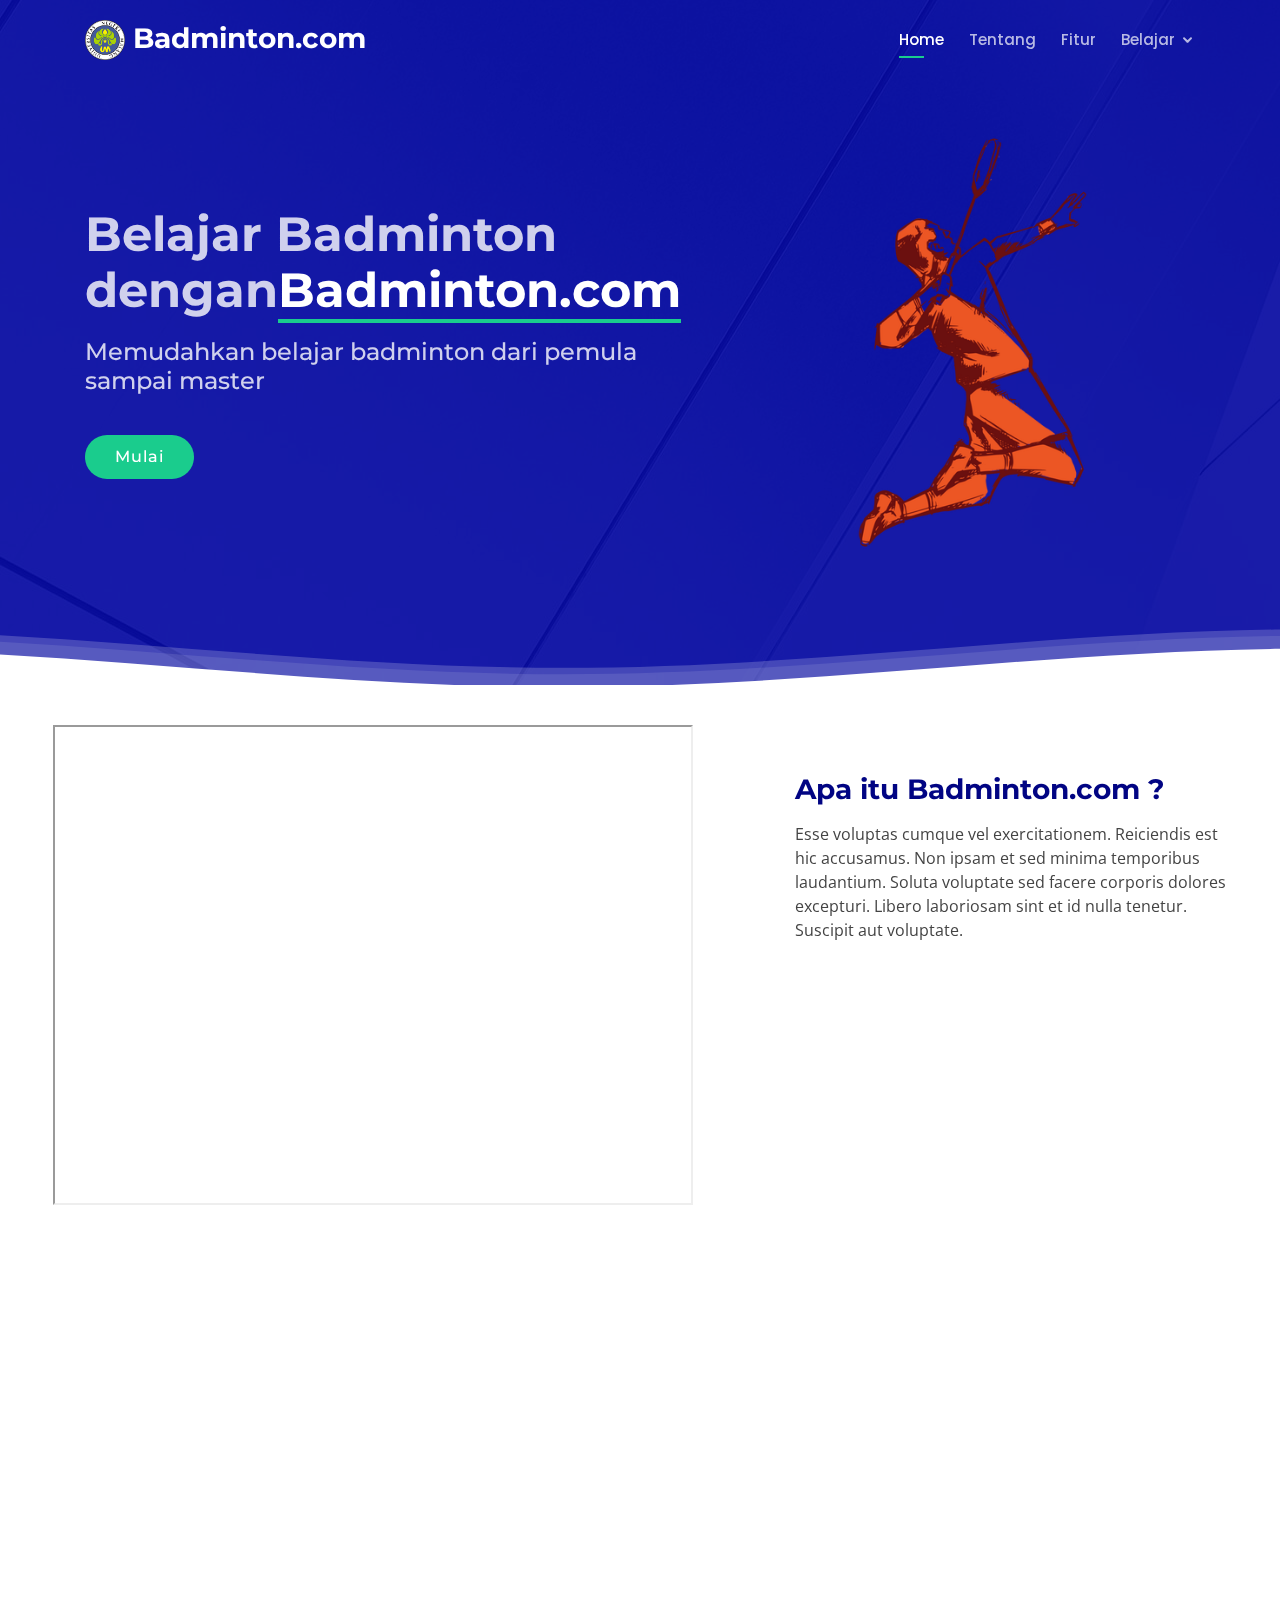
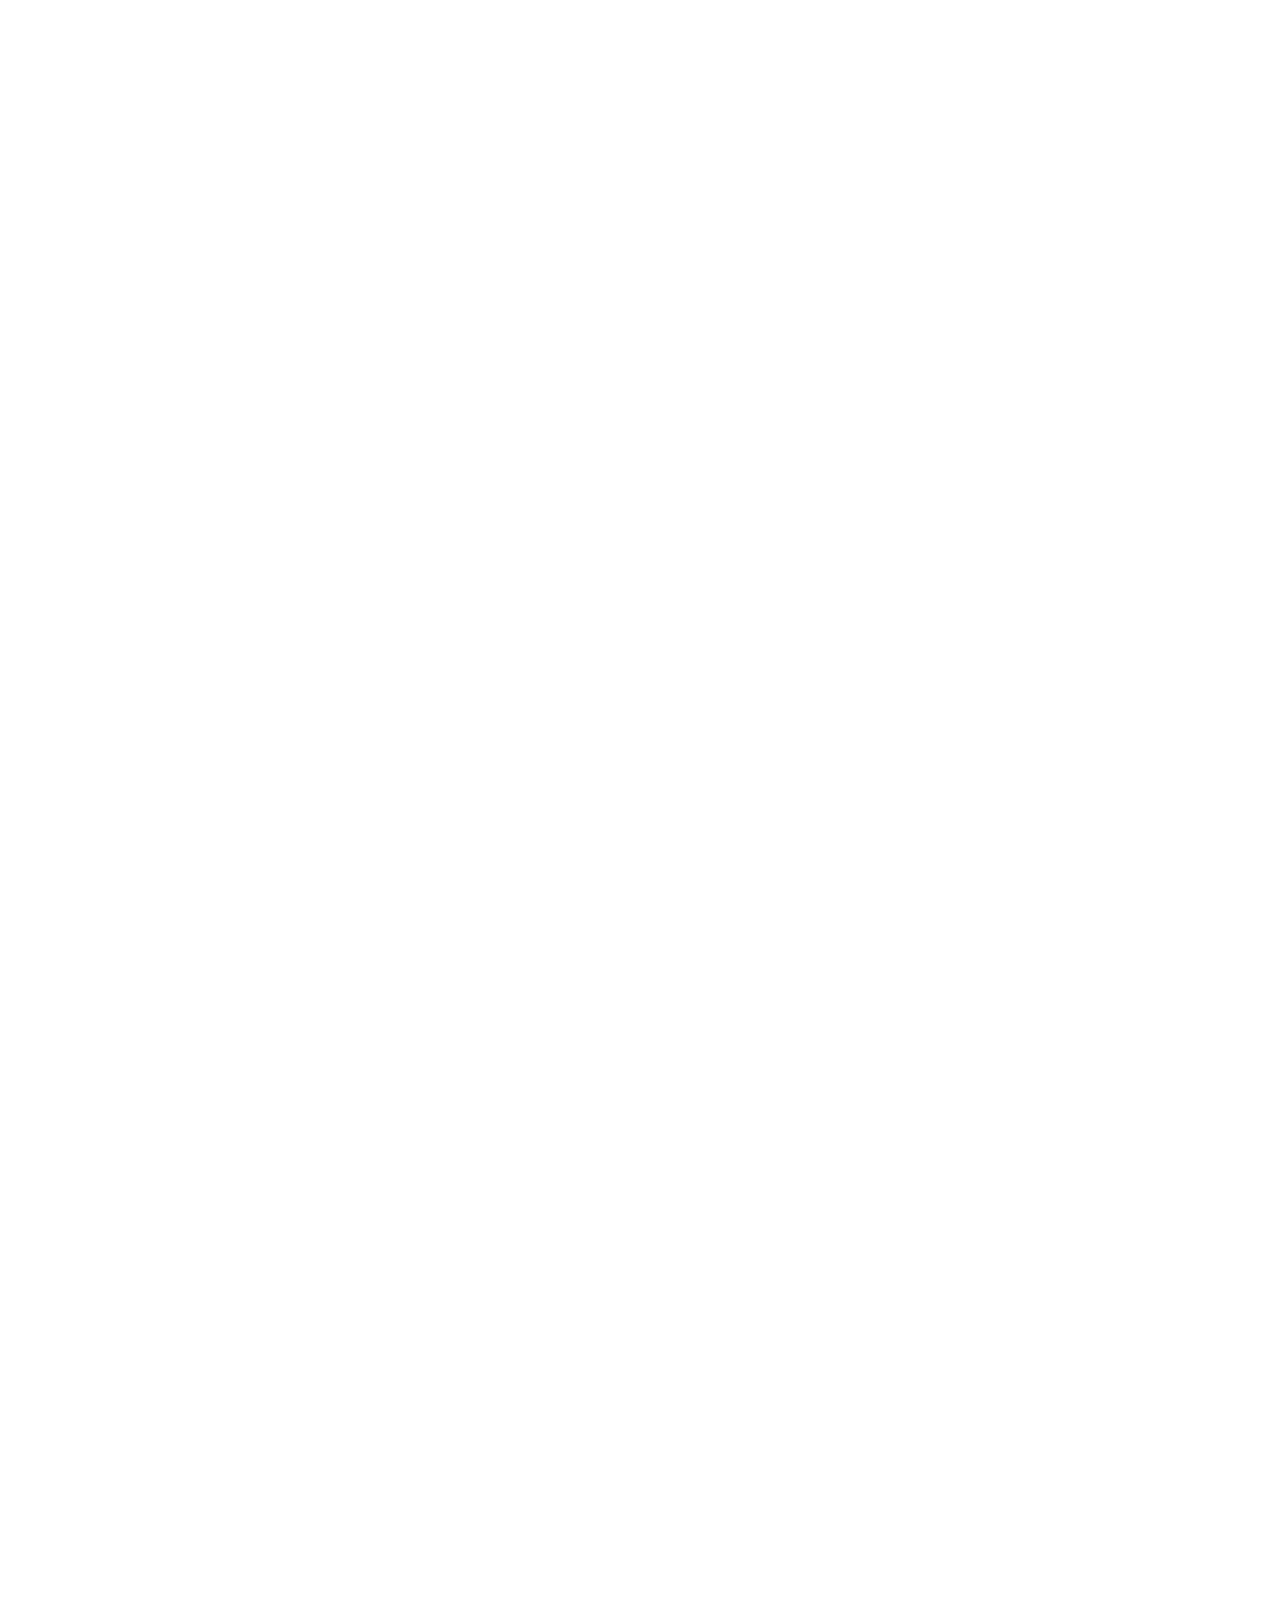
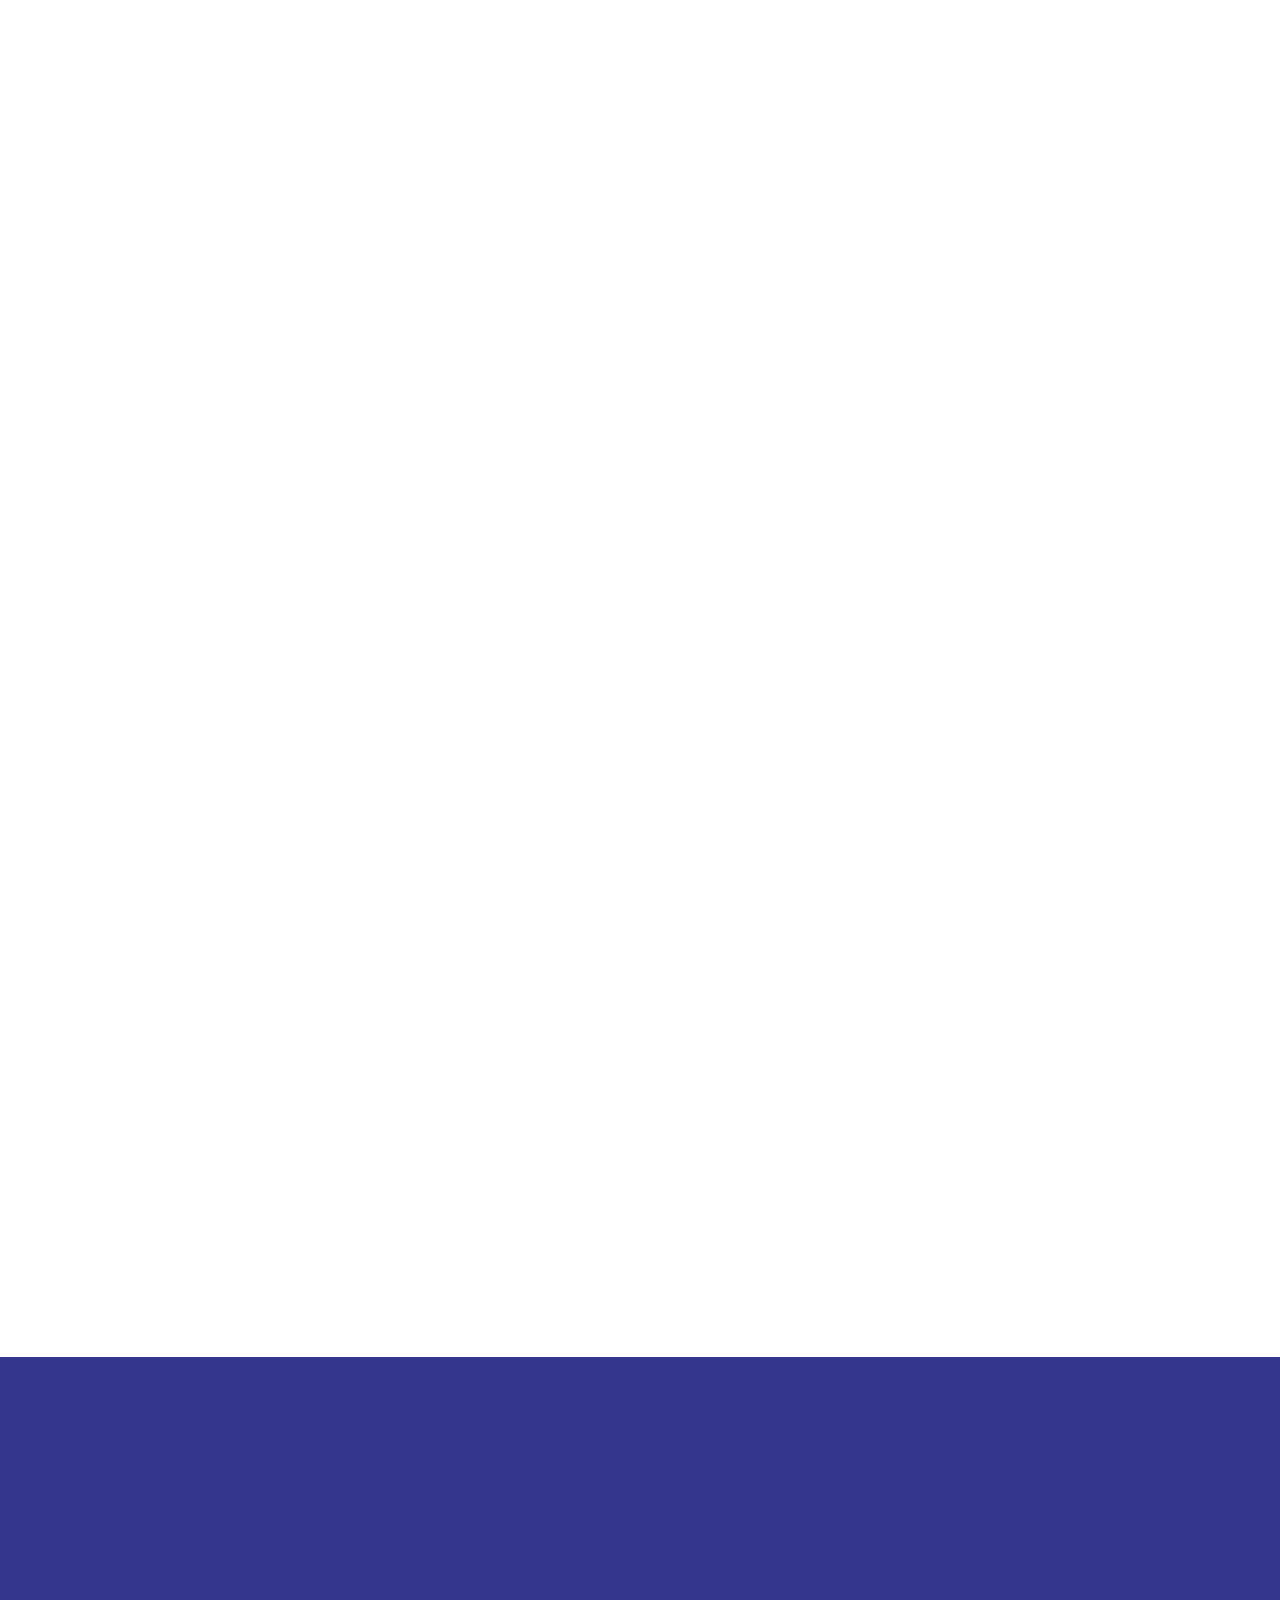
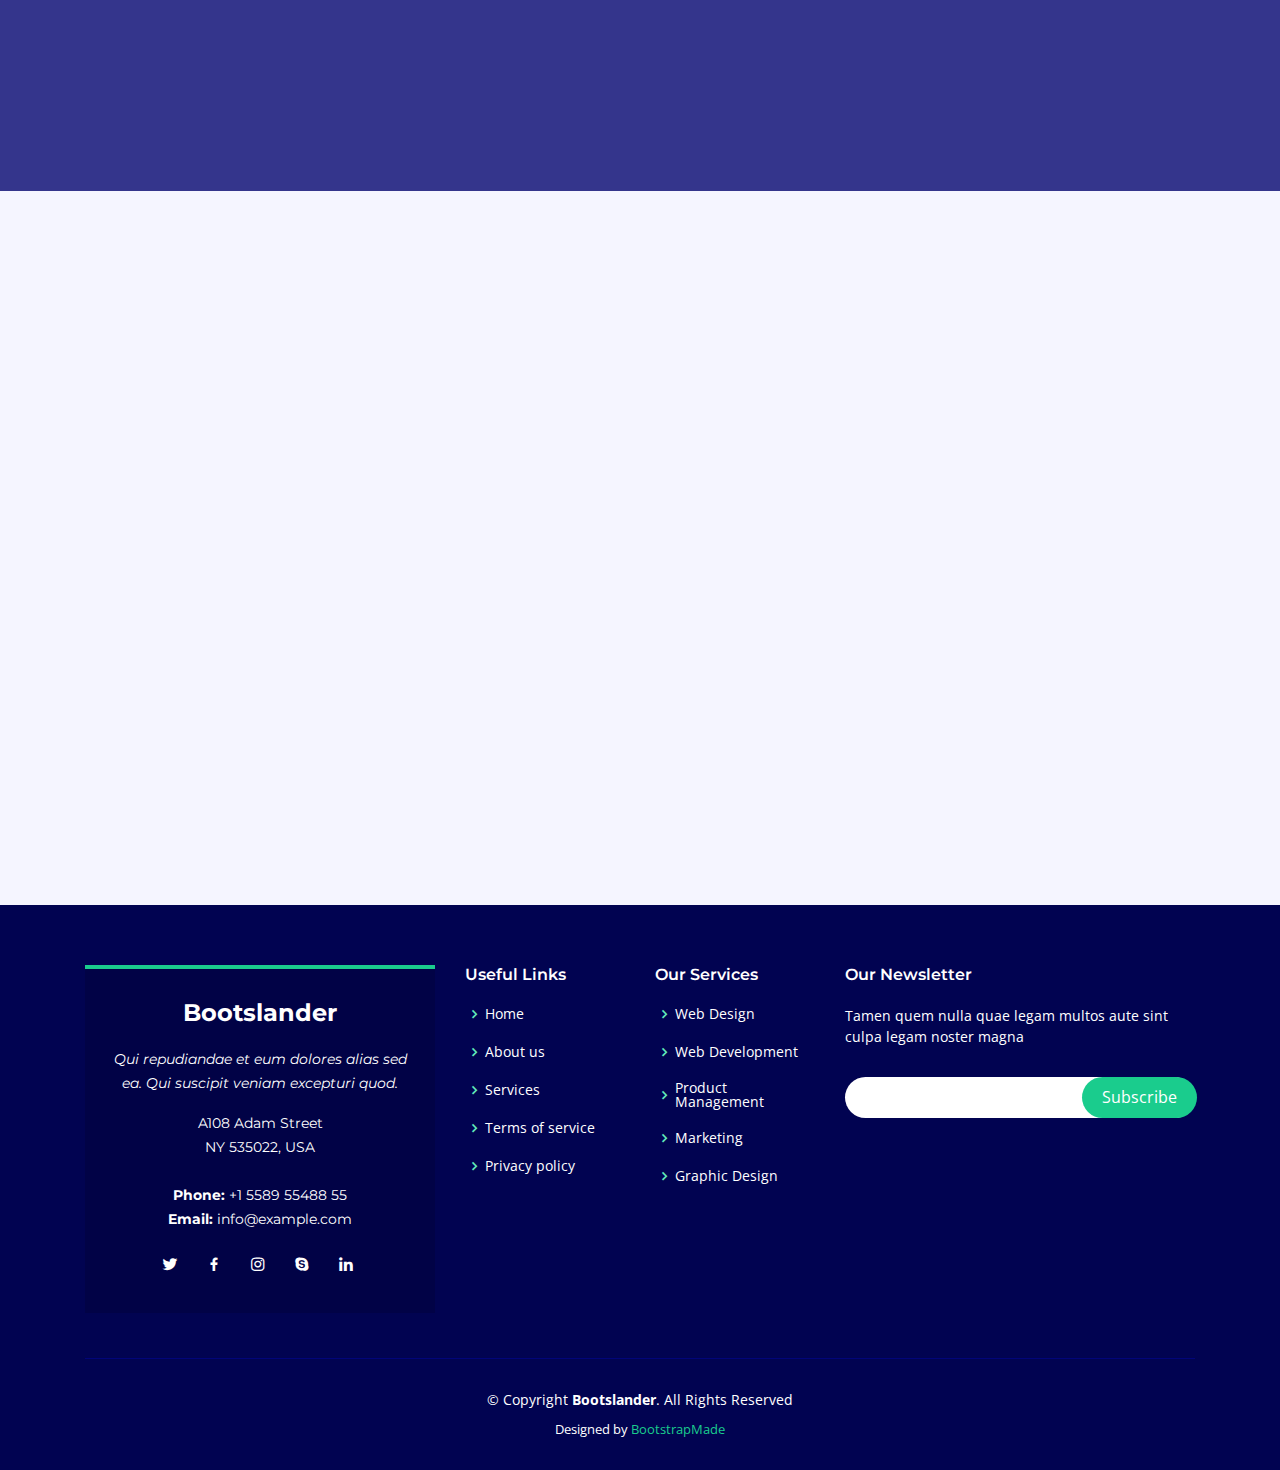
==== commit 34c7dad1: "tambah video di awal" ====
--- a/index.html
+++ b/index.html
@@ -144,11 +144,12 @@
       <div class="container-fluid">
 
         <div class="row">
-          <div class="col-xl-5 col-lg-6 video-box d-flex justify-content-center align-items-stretch" data-aos="fade-right">
-            <a href="https://www.youtube.com/watch?v=jDDaplaOz7Q" class="venobox play-btn mb-4" data-vbtype="video" data-autoplay="true"></a>
-          </div>
-
-          <div class="col-xl-7 col-lg-6 icon-boxes d-flex flex-column align-items-stretch justify-content-center py-5 px-lg-5" data-aos="fade-left">
+          <div class="col-xl-7 col-lg-6  d-flex justify-content-center align-items-stretch" data-aos="fade-right">
+            <!-- <a href="https://www.youtube.com/watch?v=jDDaplaOz7Q" class="venobox play-btn mb-4" data-vbtype="video" data-autoplay="true"></a> -->
+            <iframe src="https://drive.google.com/file/d/1h2wp9UwQj9idztP6aHFVLAdKOwB3Peli/preview" width="640" height="480"></iframe>
+          </div>
+
+          <div class="col-xl-5 col-lg-6 icon-boxes d-flex flex-column align-items-stretch justify-content-center py-5 px-lg-5" data-aos="fade-left">
             <h3>Apa itu Badminton.com ?</h3>
             <p>Esse voluptas cumque vel exercitationem. Reiciendis est hic accusamus. Non ipsam et sed minima temporibus laudantium. Soluta voluptate sed facere corporis dolores excepturi. Libero laboriosam sint et id nulla tenetur. Suscipit aut voluptate.</p>
 
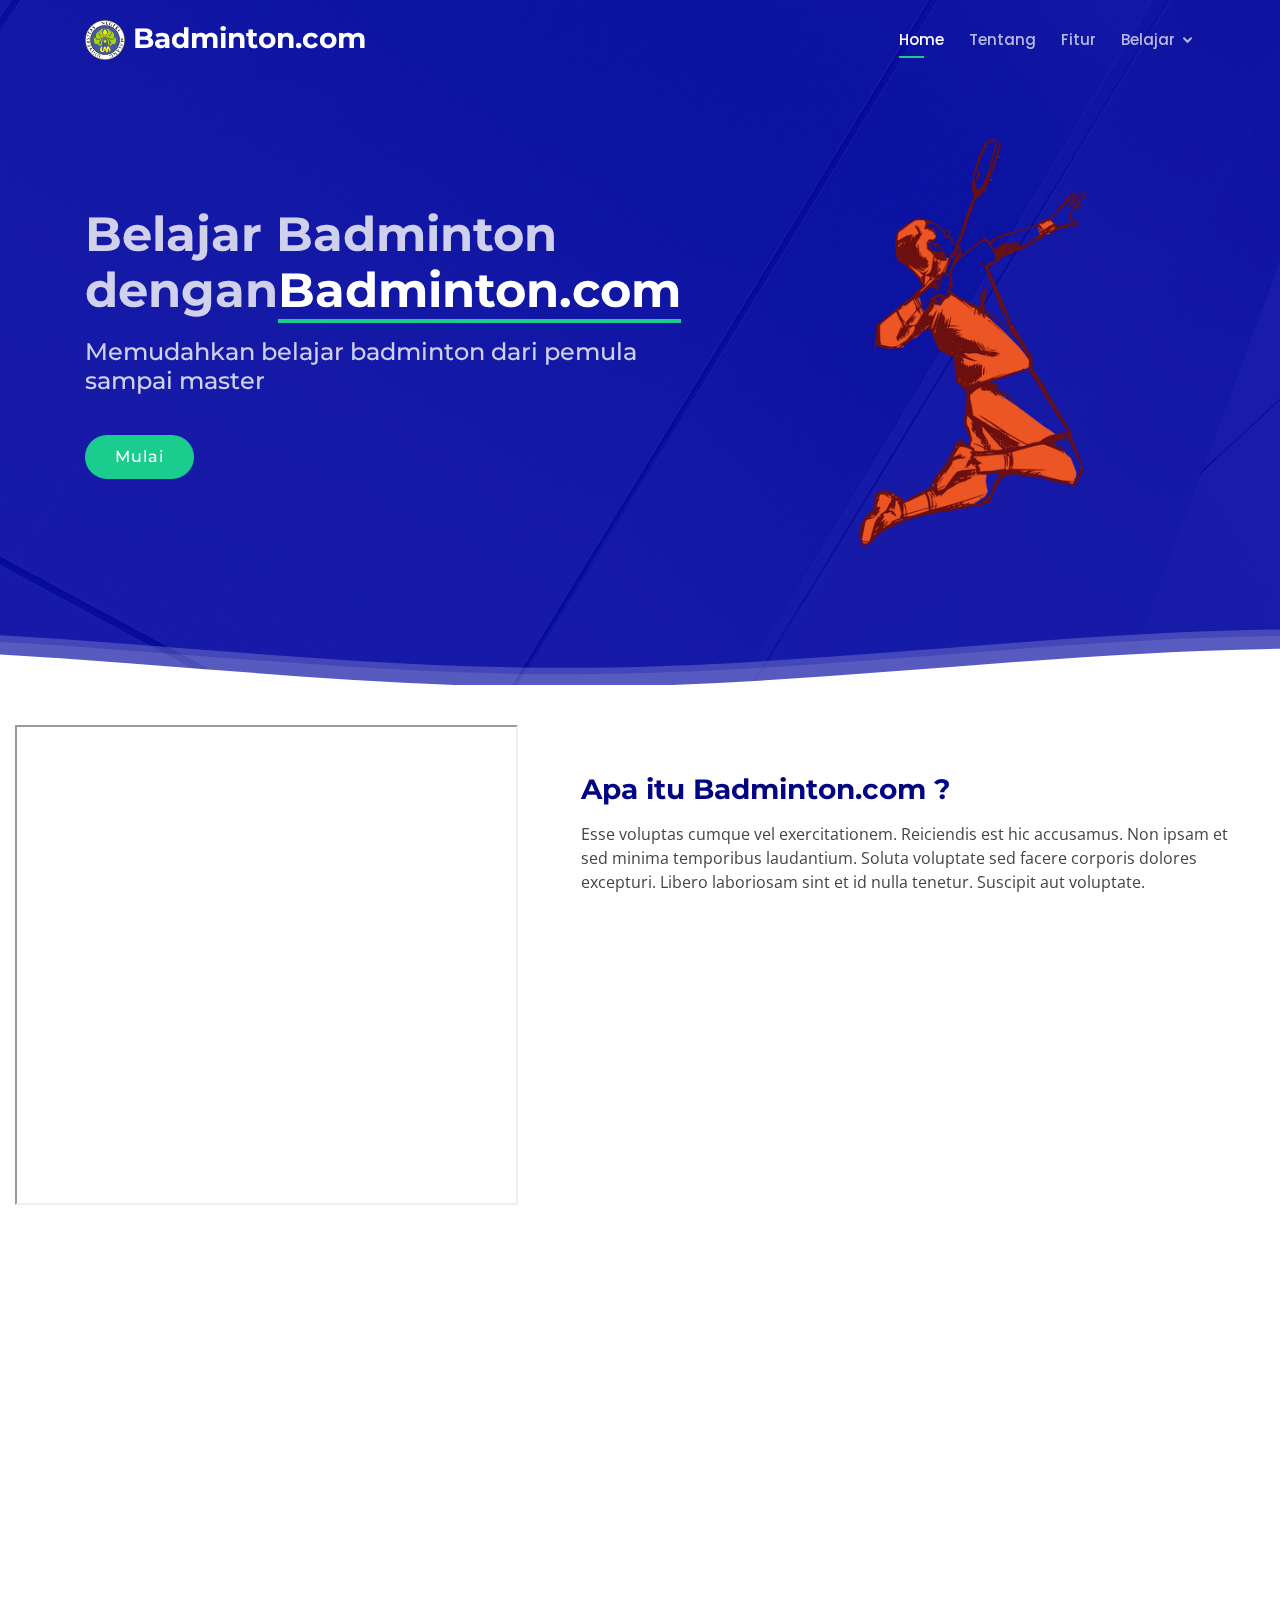
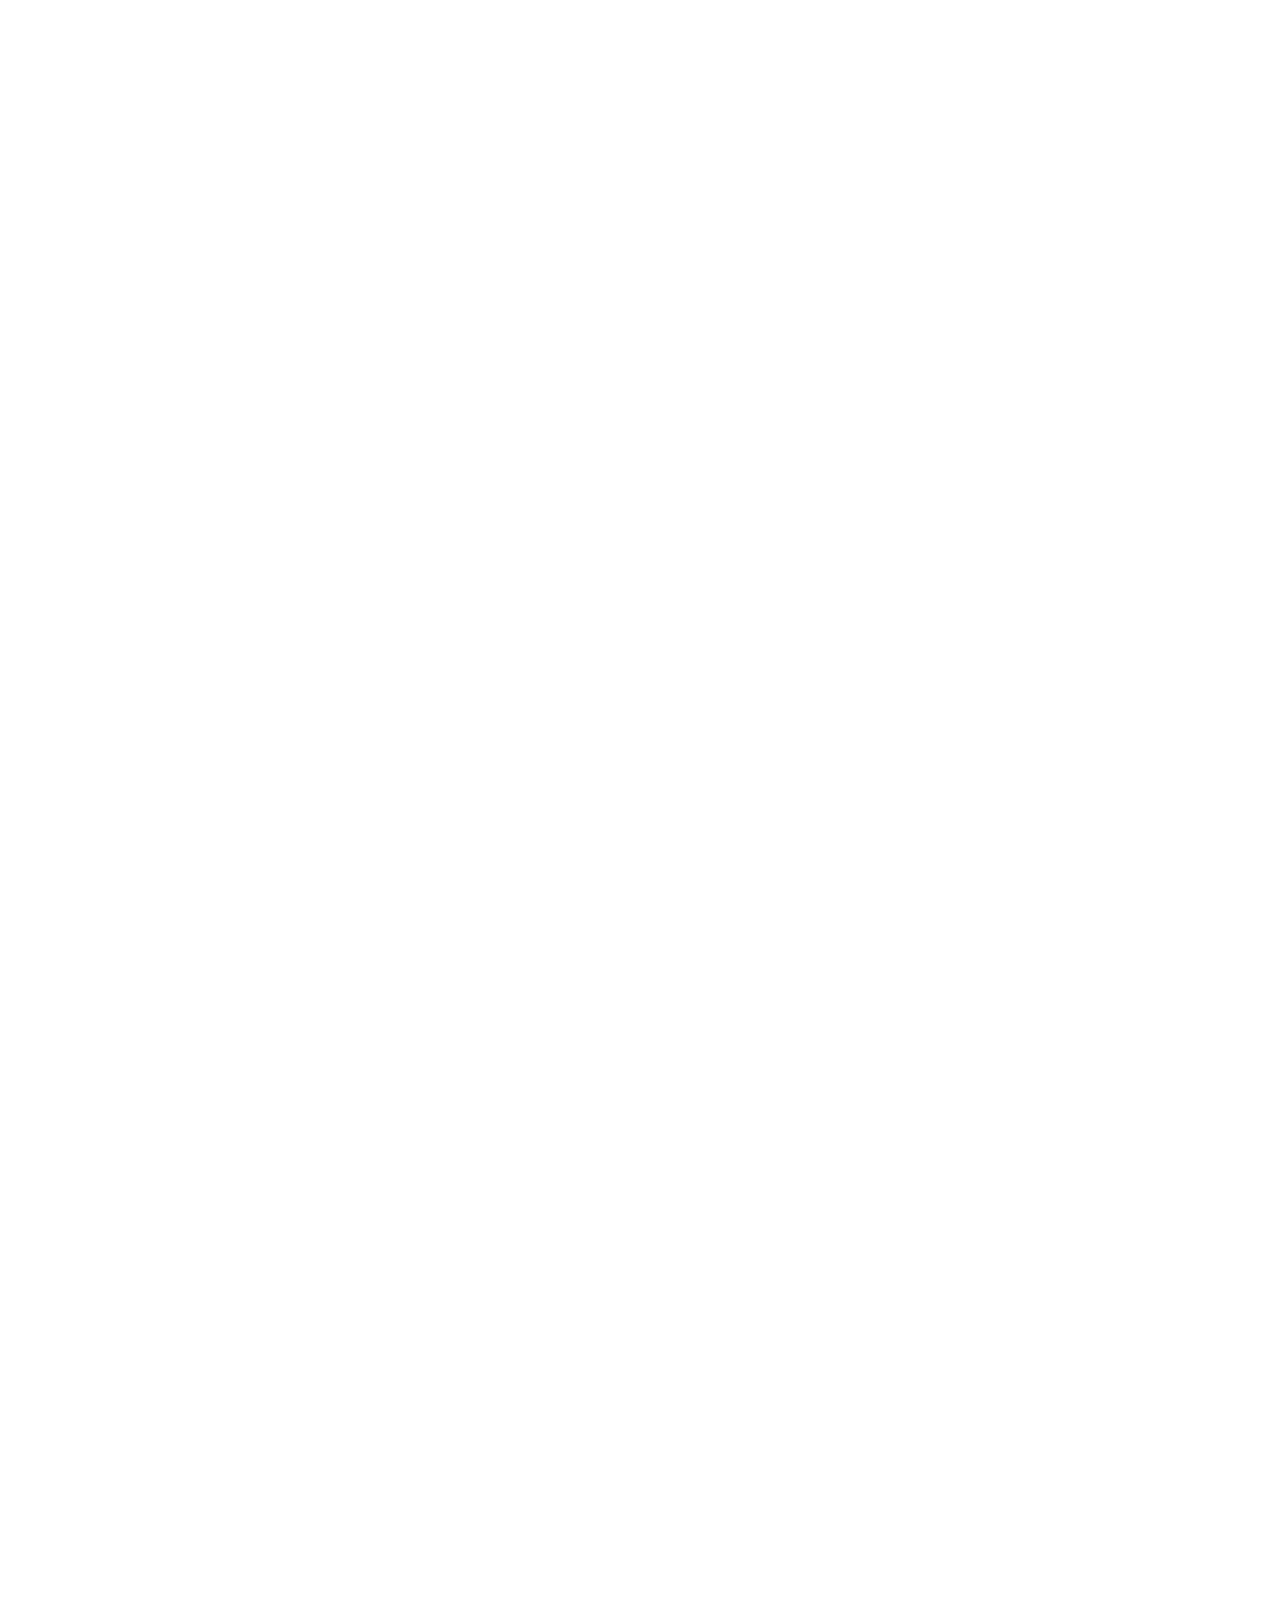
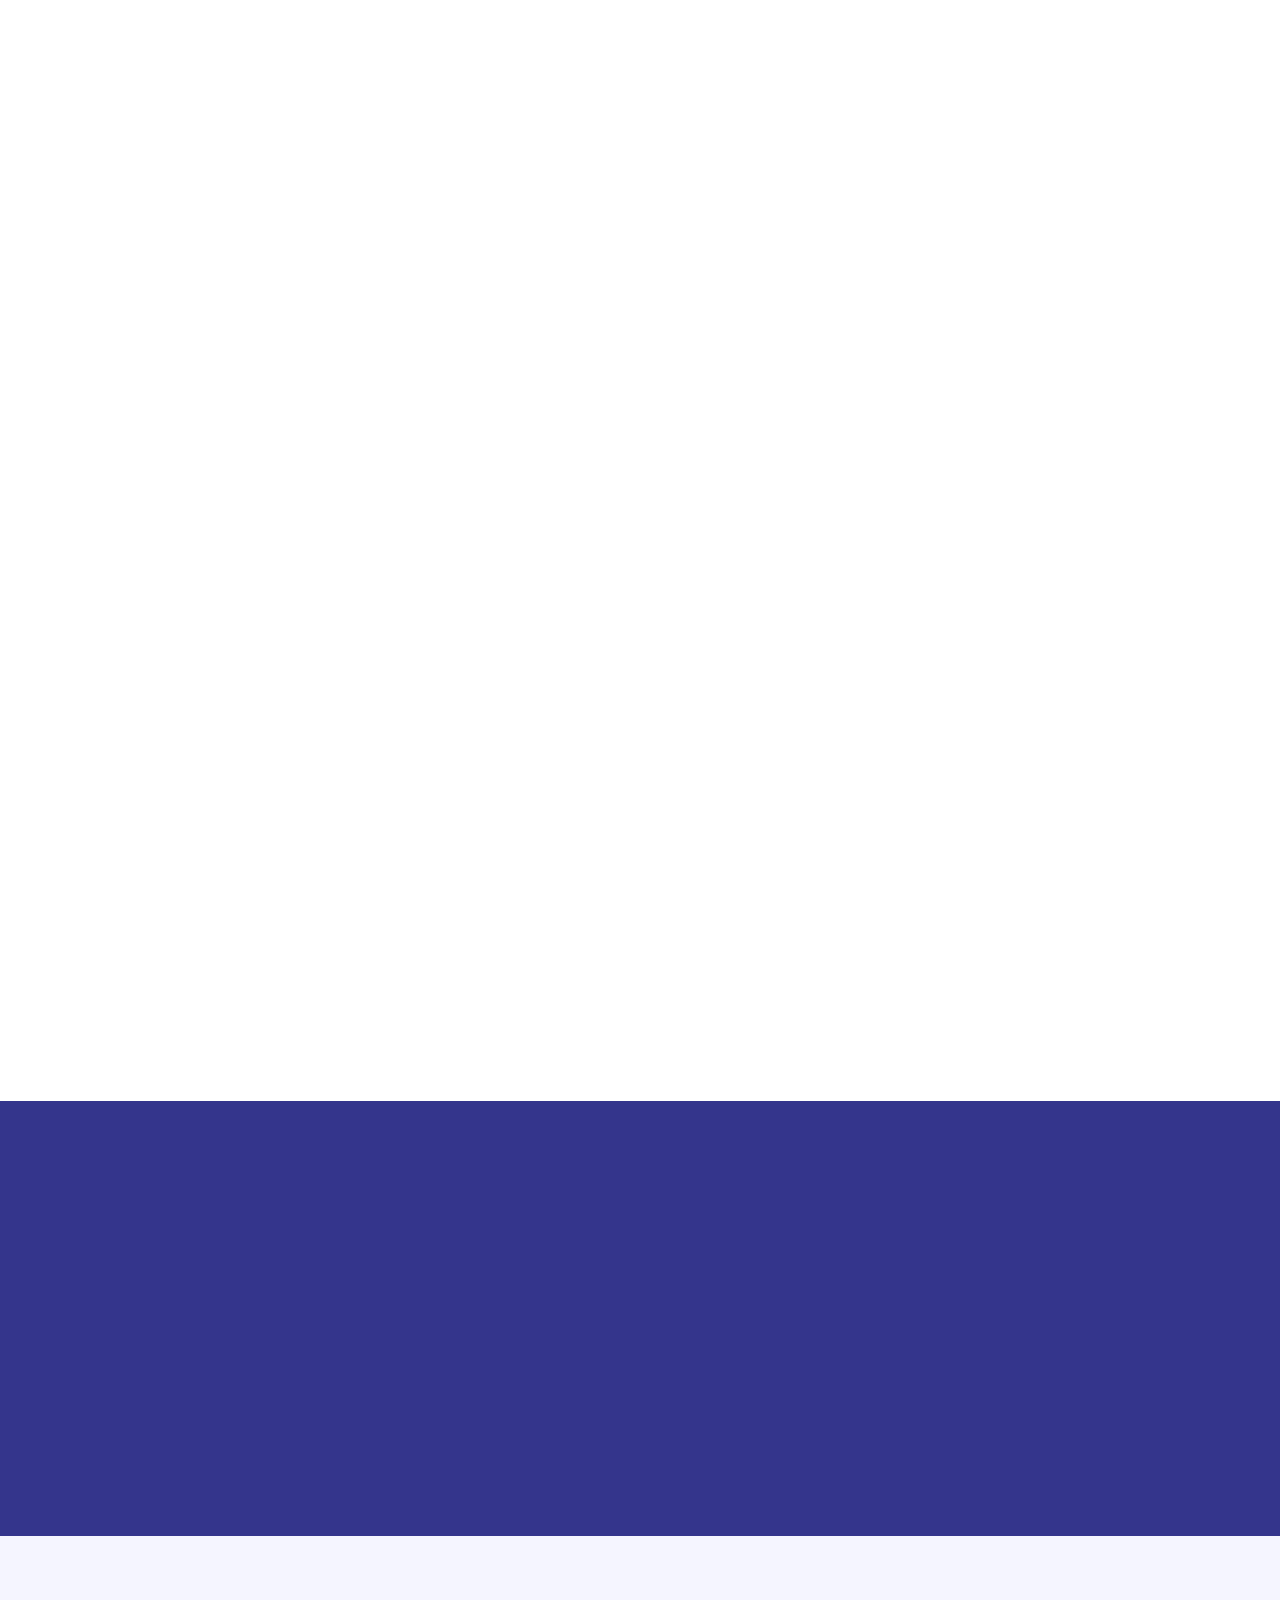
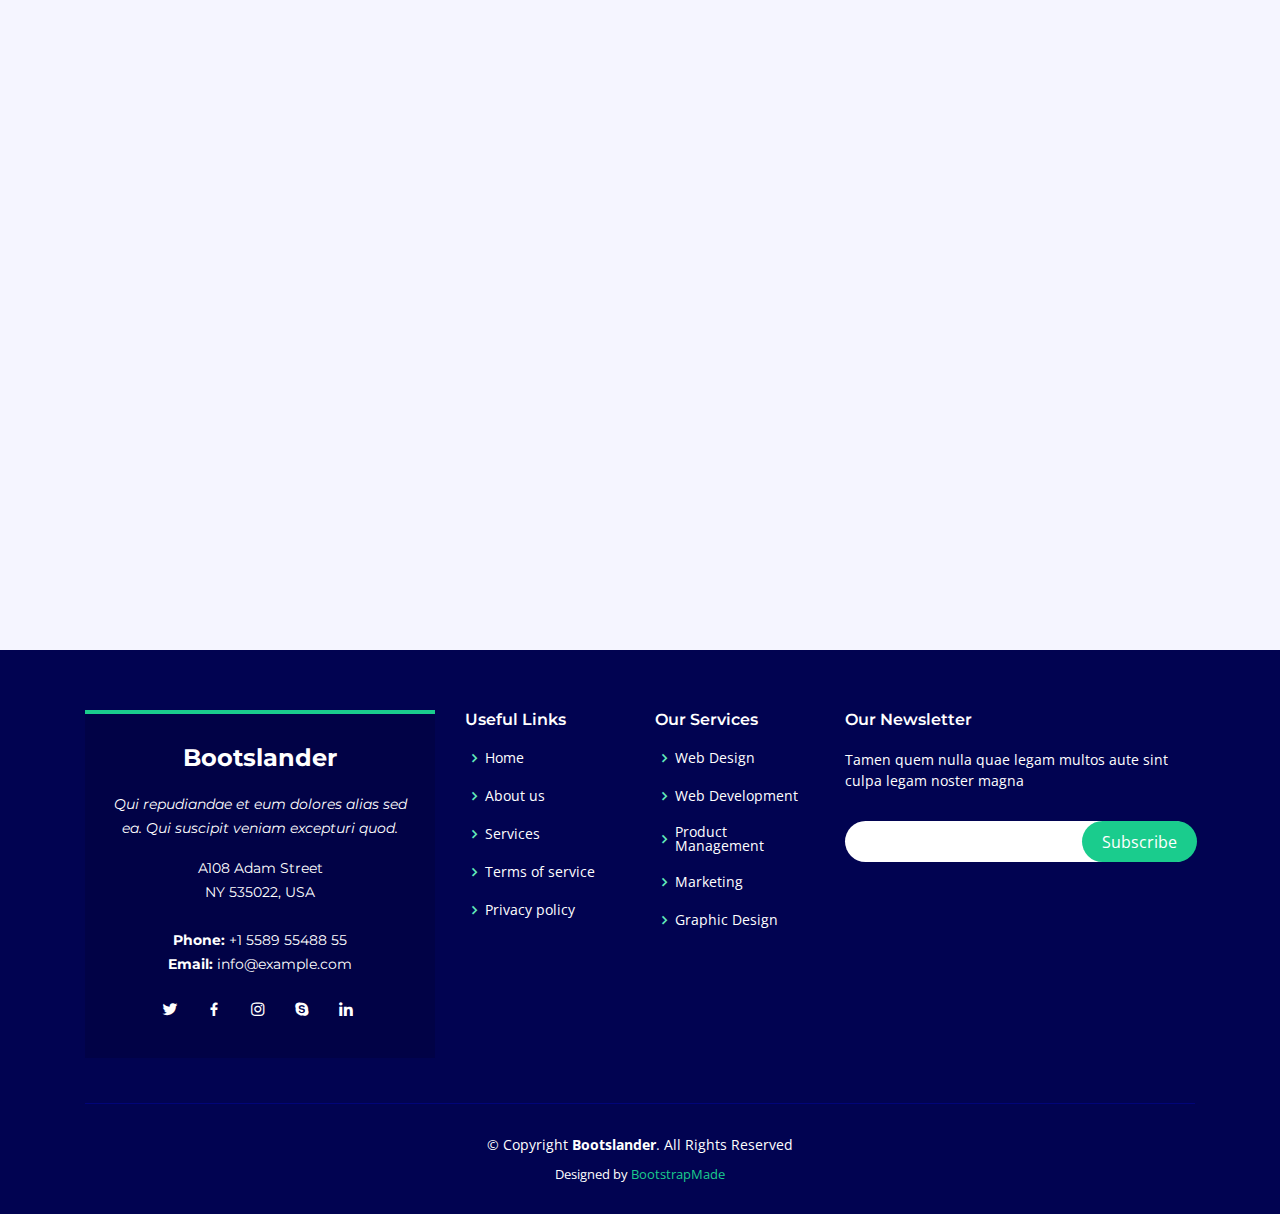
==== commit 7615b3a6: "ubah ukuran video" ====
--- a/index.html
+++ b/index.html
@@ -56,7 +56,7 @@
           <li><a href="#">Fitur</a></li>
           <li class="drop-down"><a href="">Belajar</a>
             <ul>
-              <li></li>><a href="pegangRaket.html">Cara Memegang Raket</a></li>
+              <li></li><a href="pegangRaket.html">Cara Memegang Raket</a></li>
               <li><a href="servis.html">Servis</a></li>
               <li><a href="atasKepala.html">Pukulan Diatas Kepala</a></li>
               <li><a href="samping.html">Pukulan Samping</a></li>
@@ -144,20 +144,21 @@
       <div class="container-fluid">
 
         <div class="row">
-          <div class="col-xl-7 col-lg-6  d-flex justify-content-center align-items-stretch" data-aos="fade-right">
+          <div class="col-xl-5 col-lg-6  d-flex justify-content-center align-items-stretch" data-aos="fade-right">
             <!-- <a href="https://www.youtube.com/watch?v=jDDaplaOz7Q" class="venobox play-btn mb-4" data-vbtype="video" data-autoplay="true"></a> -->
+            <br><br>
             <iframe src="https://drive.google.com/file/d/1h2wp9UwQj9idztP6aHFVLAdKOwB3Peli/preview" width="640" height="480"></iframe>
           </div>
 
-          <div class="col-xl-5 col-lg-6 icon-boxes d-flex flex-column align-items-stretch justify-content-center py-5 px-lg-5" data-aos="fade-left">
+          <div class="col-xl-7 col-lg-6 icon-boxes d-flex flex-column align-items-stretch justify-content-center py-5 px-lg-5" data-aos="fade-left">
             <h3>Apa itu Badminton.com ?</h3>
             <p>Esse voluptas cumque vel exercitationem. Reiciendis est hic accusamus. Non ipsam et sed minima temporibus laudantium. Soluta voluptate sed facere corporis dolores excepturi. Libero laboriosam sint et id nulla tenetur. Suscipit aut voluptate.</p>
 
-            <div class="icon-box" data-aos="zoom-in" data-aos-delay="100">
+            <!-- <div class="icon-box" data-aos="zoom-in" data-aos-delay="100">
               <div class="icon"><i class="bx bx-fingerprint"></i></div>
               <h4 class="title"><a href="">Belajar Online</a></h4>
               <p class="description">Voluptatum deleniti atque corrupti quos dolores et quas molestias excepturi sint occaecati cupiditate non provident</p>
-            </div>
+            </div> -->
 
             <div class="icon-box" data-aos="zoom-in" data-aos-delay="200">
               <div class="icon"><i class="bx bx-gift"></i></div>
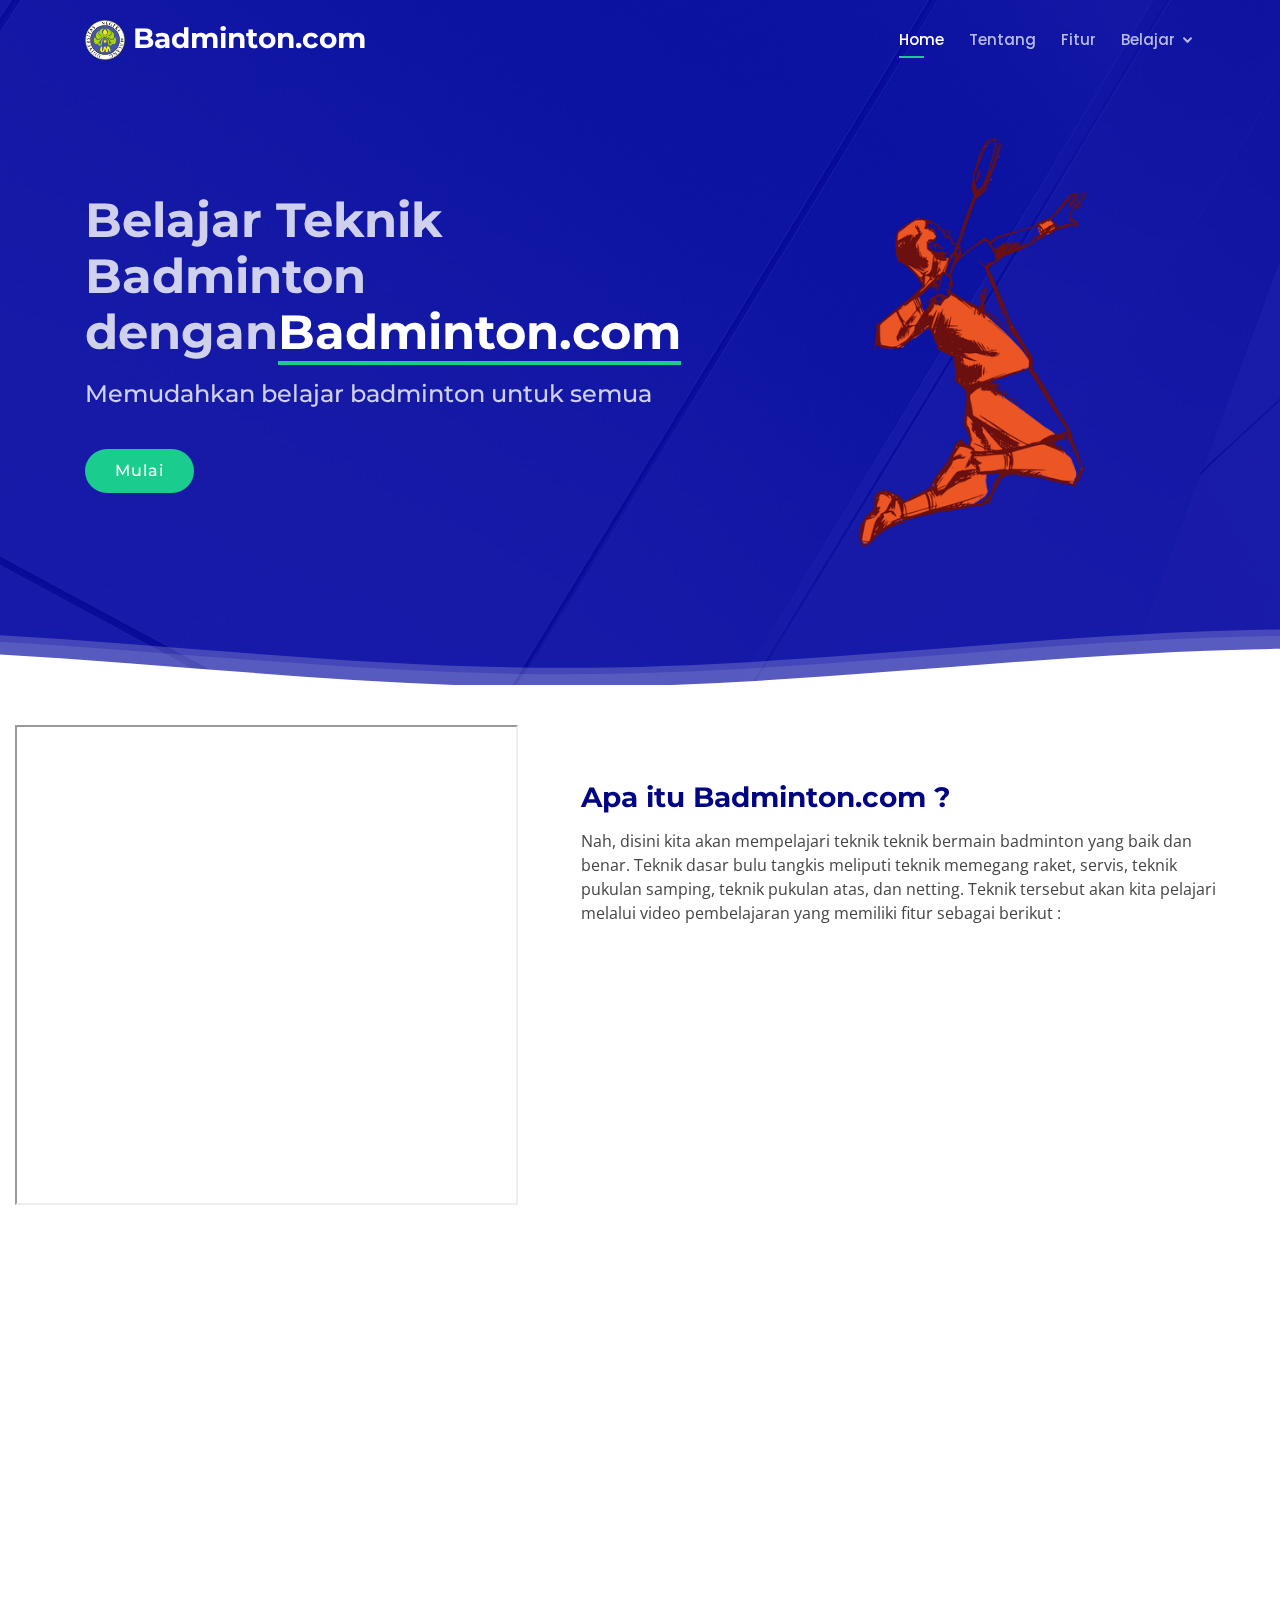
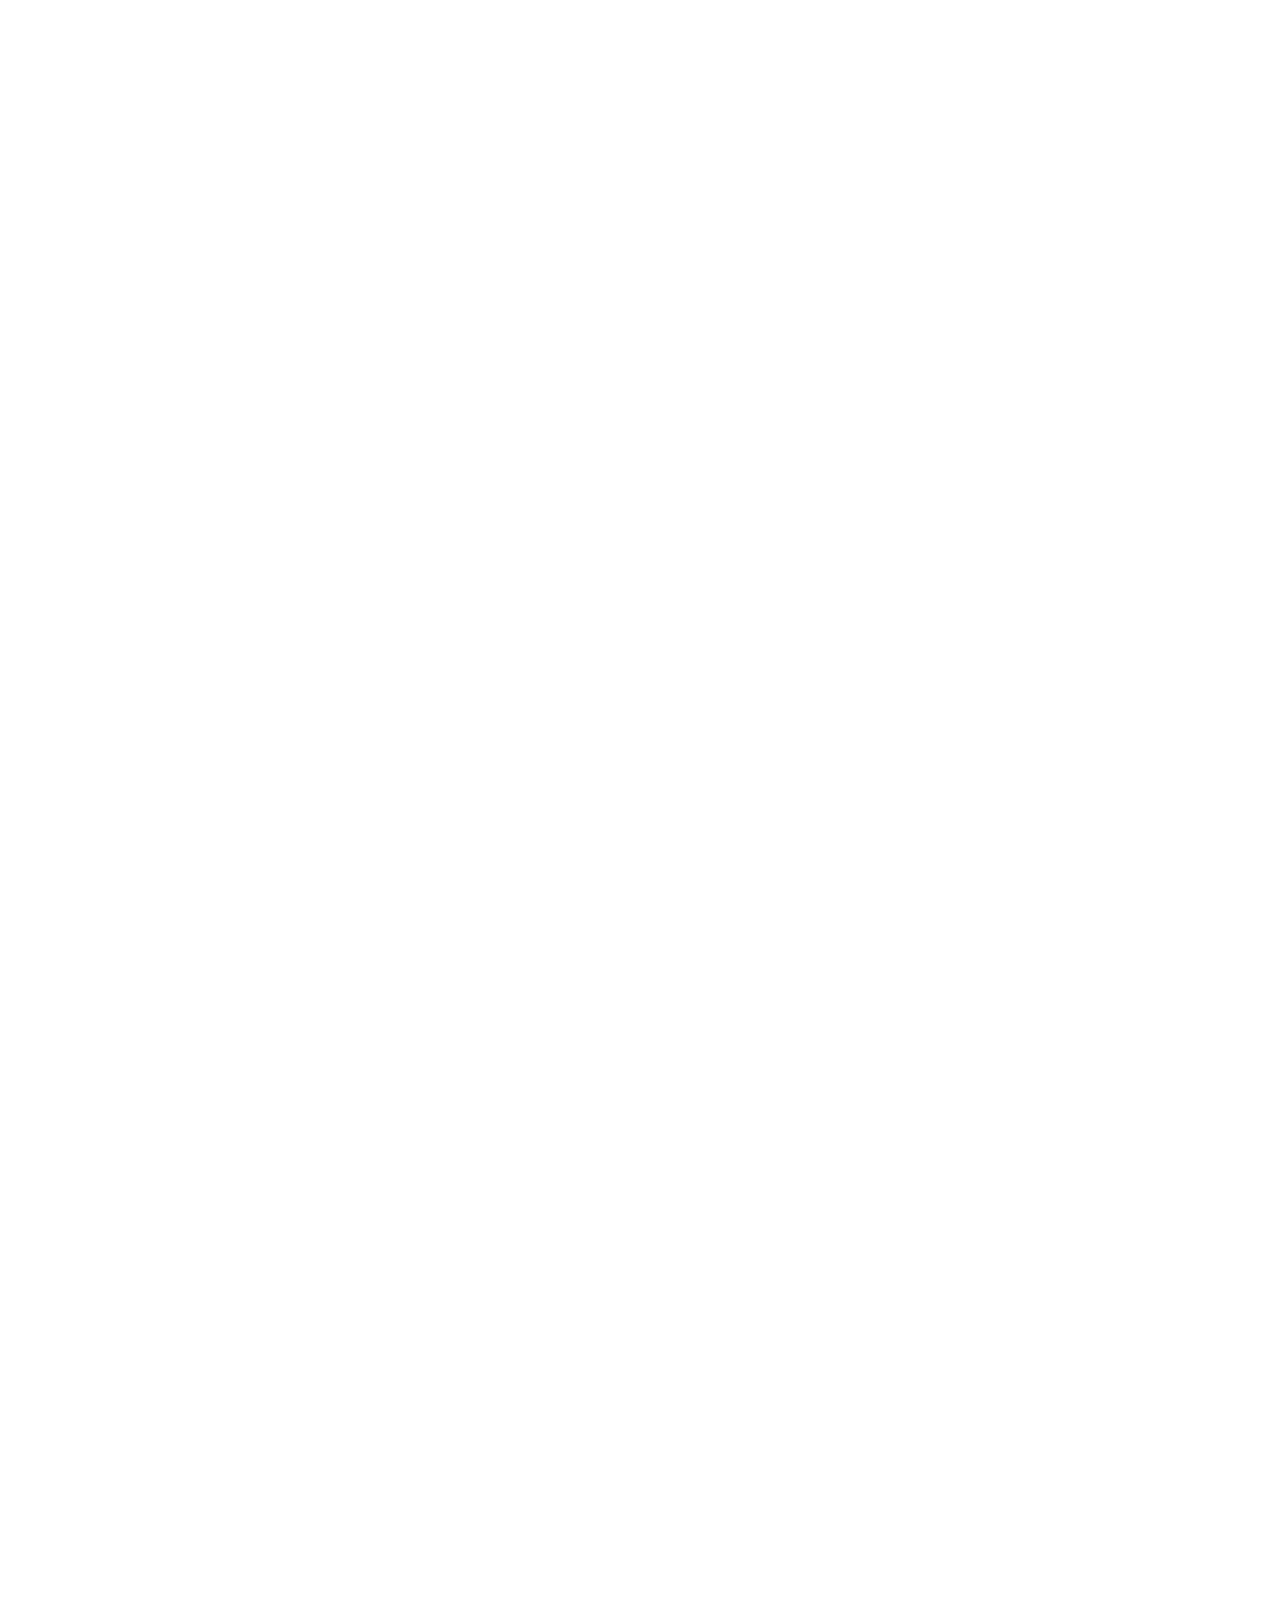
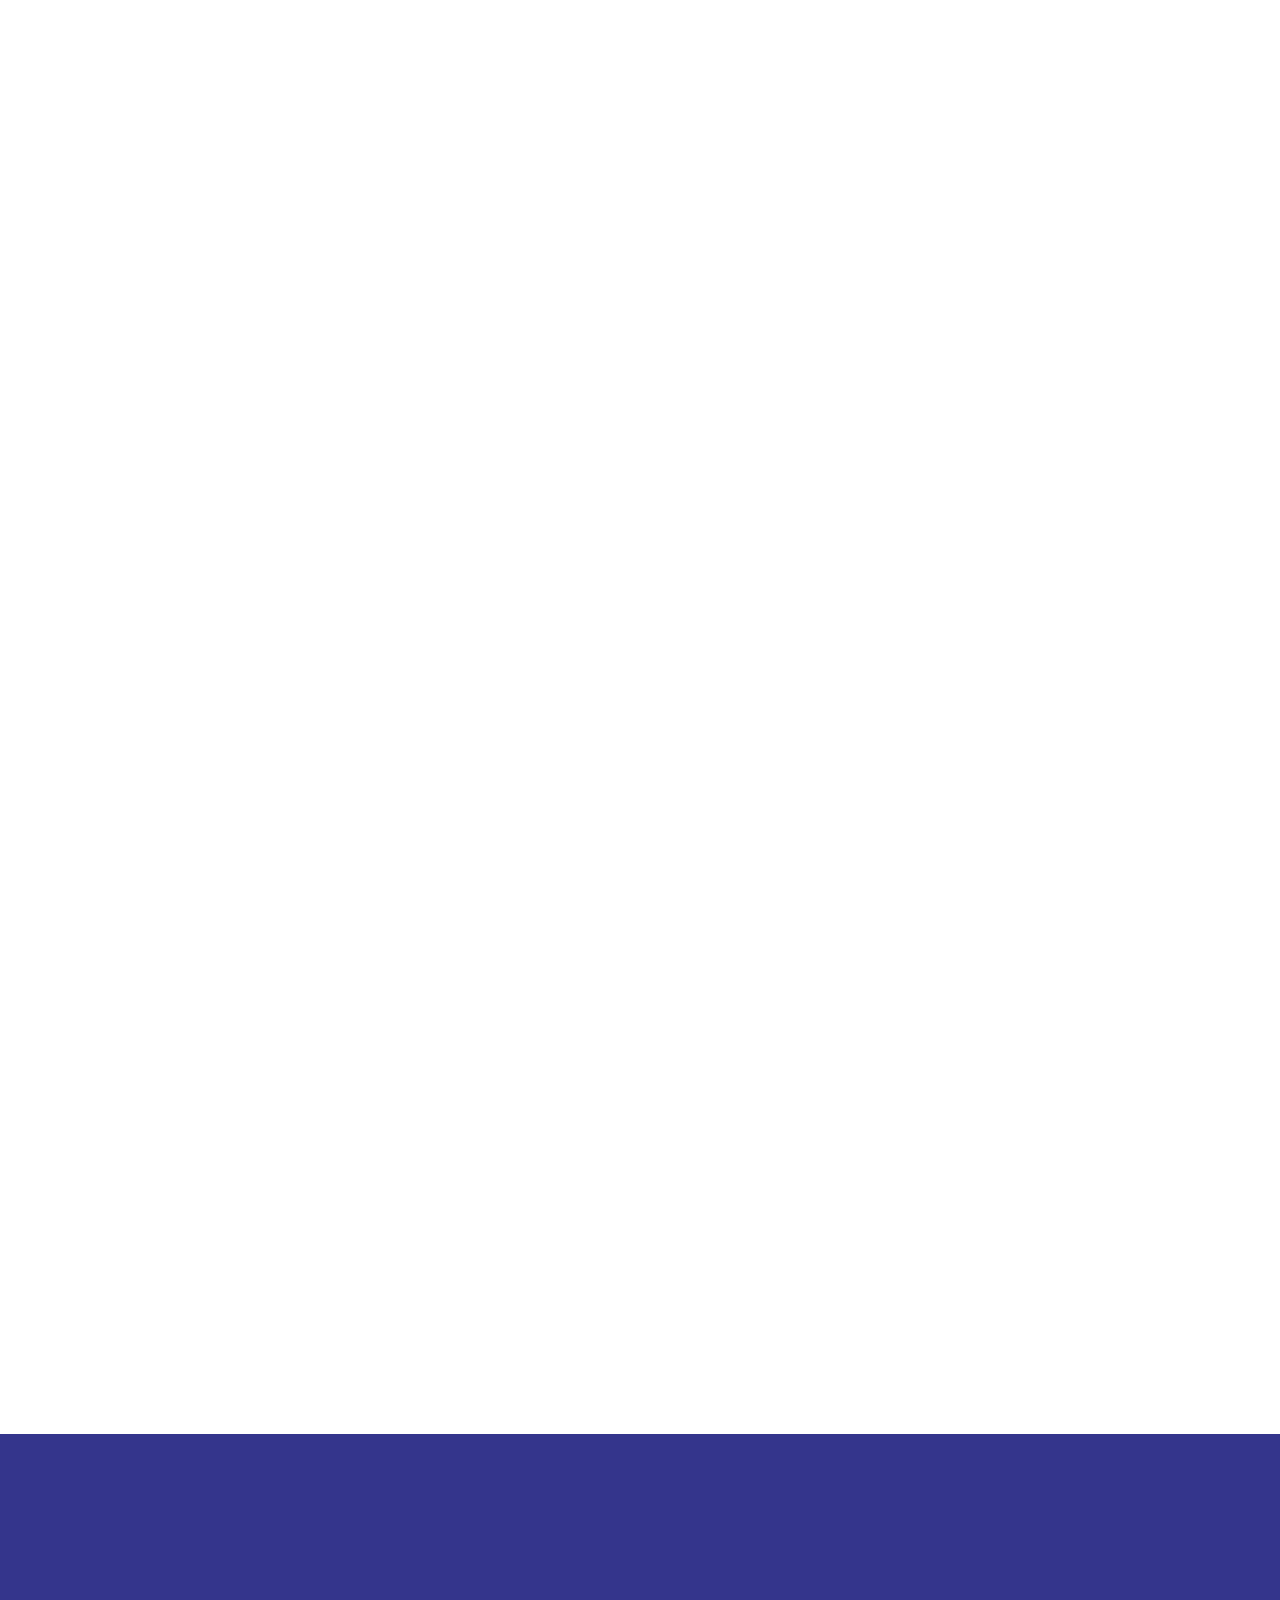
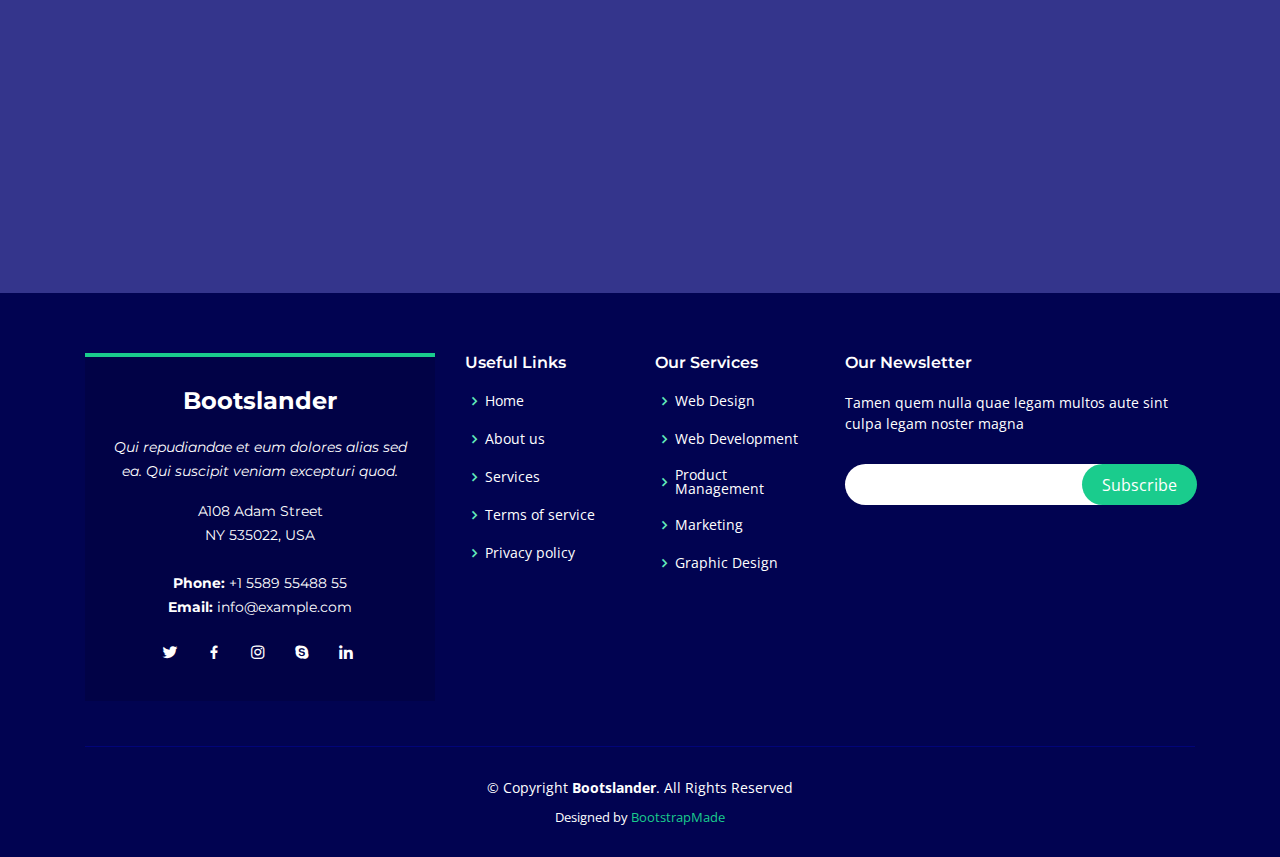
==== commit c68c0fb4: "menambah file dan edit index" ====
--- a/index.html
+++ b/index.html
@@ -107,8 +107,8 @@
       <div class="row">
         <div class="col-lg-7 pt-5 pt-lg-0 order-2 order-lg-1 d-flex align-items-center">
           <div data-aos="zoom-out">
-            <h1>Belajar Badminton dengan<span>Badminton.com</span></h1>
-            <h2>Memudahkan belajar badminton dari pemula sampai master</h2>
+            <h1>Belajar Teknik Badminton dengan<span>Badminton.com</span></h1>
+            <h2>Memudahkan belajar badminton untuk semua</h2>
             <div class="text-center text-lg-left">
               <a href="#about" class="btn-get-started scrollto">Mulai</a>
             </div>
@@ -152,24 +152,18 @@
 
           <div class="col-xl-7 col-lg-6 icon-boxes d-flex flex-column align-items-stretch justify-content-center py-5 px-lg-5" data-aos="fade-left">
             <h3>Apa itu Badminton.com ?</h3>
-            <p>Esse voluptas cumque vel exercitationem. Reiciendis est hic accusamus. Non ipsam et sed minima temporibus laudantium. Soluta voluptate sed facere corporis dolores excepturi. Libero laboriosam sint et id nulla tenetur. Suscipit aut voluptate.</p>
-
-            <!-- <div class="icon-box" data-aos="zoom-in" data-aos-delay="100">
-              <div class="icon"><i class="bx bx-fingerprint"></i></div>
-              <h4 class="title"><a href="">Belajar Online</a></h4>
-              <p class="description">Voluptatum deleniti atque corrupti quos dolores et quas molestias excepturi sint occaecati cupiditate non provident</p>
-            </div> -->
+            <p>Nah, disini kita akan mempelajari teknik teknik bermain badminton yang baik dan benar. Teknik dasar bulu tangkis meliputi teknik memegang raket, servis, teknik pukulan samping, teknik pukulan atas, dan netting. Teknik tersebut akan kita pelajari melalui video pembelajaran yang memiliki fitur sebagai berikut :</p>
 
             <div class="icon-box" data-aos="zoom-in" data-aos-delay="200">
               <div class="icon"><i class="bx bx-gift"></i></div>
-              <h4 class="title"><a href="">Video Praktik</a></h4>
-              <p class="description">At vero eos et accusamus et iusto odio dignissimos ducimus qui blanditiis praesentium voluptatum deleniti atque</p>
+              <h4 class="title"><a href="">Interaktif</a></h4>
+              <p class="description"> </p>
             </div>
 
             <div class="icon-box" data-aos="zoom-in" data-aos-delay="300">
               <div class="icon"><i class="bx bx-atom"></i></div>
-              <h4 class="title"><a href="">Pembelajaran Menarik</a></h4>
-              <p class="description">Explicabo est voluptatum asperiores consequatur magnam. Et veritatis odit. Sunt aut deserunt minus aut eligendi omnis</p>
+              <h4 class="title"><a href="">Mudah dipahami</a></h4>
+              <p class="description"></p>
             </div>
 
           </div>
@@ -218,98 +212,10 @@
               <h3><a href="">Netting</a></h3>
             </div>
           </div>
-
-          <!-- jika ingin menambah -->
-          <!-- <div class="col-lg-3 col-md-4 mt-4">
-            <div class="icon-box" data-aos="zoom-in" data-aos-delay="300">
-              <i class="ri-gradienter-line" style="color: #ffa76e;"></i>
-              <h3><a href="">Eiusmod Tempor</a></h3>
-            </div>
-          </div>
-          <div class="col-lg-3 col-md-4 mt-4">
-            <div class="icon-box" data-aos="zoom-in" data-aos-delay="350">
-              <i class="ri-file-list-3-line" style="color: #11dbcf;"></i>
-              <h3><a href="">Midela Teren</a></h3>
-            </div>
-          </div>
-          <div class="col-lg-3 col-md-4 mt-4">
-            <div class="icon-box" data-aos="zoom-in" data-aos-delay="400">
-              <i class="ri-price-tag-2-line" style="color: #4233ff;"></i>
-              <h3><a href="">Pira Neve</a></h3>
-            </div>
-          </div>
-          <div class="col-lg-3 col-md-4 mt-4">
-            <div class="icon-box" data-aos="zoom-in" data-aos-delay="450">
-              <i class="ri-anchor-line" style="color: #b2904f;"></i>
-              <h3><a href="">Dirada Pack</a></h3>
-            </div>
-          </div>
-          <div class="col-lg-3 col-md-4 mt-4">
-            <div class="icon-box" data-aos="zoom-in" data-aos-delay="500">
-              <i class="ri-disc-line" style="color: #b20969;"></i>
-              <h3><a href="">Moton Ideal</a></h3>
-            </div>
-          </div>
-          <div class="col-lg-3 col-md-4 mt-4">
-            <div class="icon-box" data-aos="zoom-in" data-aos-delay="550">
-              <i class="ri-base-station-line" style="color: #ff5828;"></i>
-              <h3><a href="">Verdo Park</a></h3>
-            </div>
-          </div>
-          <div class="col-lg-3 col-md-4 mt-4">
-            <div class="icon-box" data-aos="zoom-in" data-aos-delay="600">
-              <i class="ri-fingerprint-line" style="color: #29cc61;"></i>
-              <h3><a href="">Flavor Nivelanda</a></h3>
-            </div>
-          </div>
- -->
         </div>
 
       </div>
     </section><!-- End Features Section -->
-
-    <!-- ======= Counts Section ======= -->
-   <!--  <section id="counts" class="counts">
-      <div class="container">
-
-        <div class="row" data-aos="fade-up">
-
-          <div class="col-lg-3 col-md-6">
-            <div class="count-box">
-              <i class="icofont-simple-smile"></i>
-              <span data-toggle="counter-up">232</span>
-              <p>Happy Clients</p>
-            </div>
-          </div>
-
-          <div class="col-lg-3 col-md-6 mt-5 mt-md-0">
-            <div class="count-box">
-              <i class="icofont-document-folder"></i>
-              <span data-toggle="counter-up">521</span>
-              <p>Projects</p>
-            </div>
-          </div>
-
-          <div class="col-lg-3 col-md-6 mt-5 mt-lg-0">
-            <div class="count-box">
-              <i class="icofont-live-support"></i>
-              <span data-toggle="counter-up">1,463</span>
-              <p>Hours Of Support</p>
-            </div>
-          </div>
-
-          <div class="col-lg-3 col-md-6 mt-5 mt-lg-0">
-            <div class="count-box">
-              <i class="icofont-users-alt-5"></i>
-              <span data-toggle="counter-up">15</span>
-              <p>Hard Workers</p>
-            </div>
-          </div>
-
-        </div>
-
-      </div>
-    </section> --><!-- End Counts Section -->
 
     <!-- ======= Details Section ======= -->
     <section id="details" class="details">
@@ -320,16 +226,16 @@
             <img src="assets/img/badminton-4.png" class="img-fluid" alt="">
           </div>
           <div class="col-md-8 pt-4" data-aos="fade-up">
-            <h3>Istilahnya Pertandingan atau Perlombaan dalam Bulutangkis itu?</h3>
+            <h3>Apakah badminton itu ?</h3>
             <p class="font-italic">
-              Pertandingan adalah merupakan adu kekuatan atau kompetisi suatu kegiatan olahraga dan atau seni atau kegiatan lain yang sejenis yang dilakukan berhadapan langsung untuk mencari pemenang.Pertandingan biasanya dipimpin oleh seorang juri atau lebih yang bertugas sebagai hakim.Contoh pertandingan seperti bulutangkis, sepakbola, sepak takraw, tinju, dan lain. Apa ada contoh untuk pertandingan seni.
-            </p>
-            <ul>
+              Bulu tangkis atau badminton adalah suatu olahraga yang menggunakan alat yang berbentuk bulat deman memiliki rongga rongga di bagian pemukulnya. Dan memiliki gagang. Alat ini dikenal dengan nama raket yang dimainkan oleh dua orang (untuk tunggal) atau dua pasangan (untuk ganda) yang saling berlawanan. Mirip dengan tenis, bulu tangkis bertujuan memukul bola permainan ("kok" atau "shuttlecock") melewati jaring agar jatuh di bidang permainan lawan yang sudah ditentukan dan berusaha mencegah lawan melakukan hal yang sama.
+            </p>
+            <!-- <ul>
               <li><i class="icofont-check"></i> Induk Bulu Tangkis</li>
               <li><i class="icofont-check"></i> Sejarah Bulu Tangkis</li>
               <li><i class="icofont-check"></i> Peran Indonesia dalam Bulutangkis</li>
               <li><i class="icofont-check"></i> Bulutangkis melebihi SEPAKBOLA</li>
-            </ul>
+            </ul> -->
             <p>
               Induk organisasi bulu tangkis di Indonesia bernama PBSI (Persatuan Bulutangkis Seluruh Indonesia) berdiri 5 Mei 1951 di Bandung, dengan pelopornya antara lain Soedirman dan A. Rochdi Partaatmadja dengan terbentuk kepengurusan PBSI pertama.
             </p>
@@ -341,18 +247,25 @@
             <img src="assets/img/badminton-5.png" class="img-fluid" alt="">
           </div>
           <div class="col-md-8 pt-5 order-2 order-md-1" data-aos="fade-up">
-            <h3>Corporis temporibus maiores provident</h3>
+            <h3>Sejarah Bulutangkis</h3>
             <p class="font-italic">
-              Lorem ipsum dolor sit amet, consectetur adipiscing elit, sed do eiusmod tempor incididunt ut labore et dolore
-              magna aliqua.
-            </p>
-            <p>
-              Ullamco laboris nisi ut aliquip ex ea commodo consequat. Duis aute irure dolor in reprehenderit in voluptate
-              velit esse cillum dolore eu fugiat nulla pariatur. Excepteur sint occaecat cupidatat non proident, sunt in
-              culpa qui officia deserunt mollit anim id est laborum
-            </p>
-            <p>
-              Inventore id enim dolor dicta qui et magni molestiae. Mollitia optio officia illum ut cupiditate eos autem. Soluta dolorum repellendus repellat amet autem rerum illum in. Quibusdam occaecati est nisi esse. Saepe aut dignissimos distinctio id enim.
+              Olahraga yang dimainkan dengan kok dan raket, kemungkinan berkembang di Mesir kuno sekitar 2000 tahun lalu tetapi juga disebut-sebut di India dan Republik Rakyat Tiongkok.
+            </p>
+            <p>
+              Di Tiongkok, terdapat permainan yang disebut Jianzi, yang melibatkan penggunaan kok tetapi tanpa raket. Alih-alih, koknya dimanipulasi dengan kaki. Objektif permainan ini adalah untuk menjaga kok agar tidak menyentuh tanah selama mungkin tanpa menggunakan tangan. <br>
+
+              Di Inggris sejak zaman pertengahan permainan anak-anak yang disebut Battledores dan Shuttlecocks sangat populer. Anak-anak pada waktu itu biasanya akan memakai dayung/tongkat (Battledores) dan bersiasat bersama untuk menjaga kok tetap di udara dan mencegahnya dari menyentuh tanah. Ini cukup populer untuk menjadi nuansa harian di jalan-jalan London pada tahun 1854 ketika majalah Punch mempublikasikan kartun untuk ini. <br>
+
+              Penduduk Inggris membawa permainan ini ke Jepang, Republik Rakyat Tiongkok, dan Siam (sekarang Thailand) selagi mereka mengolonisasi Asia. Ini kemudian dengan segera menjadi permainan anak-anak di wilayah setempat mereka. <br>
+
+              Olahraga kompetitif bulu tangkis diciptakan oleh petugas Tentara Britania di Pune, India pada abad ke-19 saat mereka menambahkan jaring dan memainkannya secara bersaingan. Oleh sebab kota Pune dikenal sebelumnya sebagai Poona, permainan tersebut juga dikenali sebagai Poona pada masa itu. <br>
+            </p>
+            <p>
+              Para tentara membawa permainan itu kembali ke Inggris pada 1850-an. Olahraga ini mendapatkan namanya yang sekarang pada 1860 dalam sebuah pamflet oleh Isaac Spratt, seorang penyalur mainan Inggris, berjudul "Badminton Battledore - a new game" ("Battledore bulu tangkis - sebuah permainan baru"). Ini melukiskan permainan tersebut dimainkan di Gedung Badminton (Badminton House), estat Duke of Beaufort's di Gloucestershire, Inggris. <br>
+
+              Rancangan peraturan yang pertama ditulis oleh Klub Badminton Bath pada 1877. Asosiasi bulu tangkis Inggris dibentuk pada 1893 dan kejuaraan internasional pertamanya berunjuk-gigi pertama kali pada 1899 dengan Kejuaraan All England. <br>
+
+              Bulu tangkis menjadi sebuah olahraga populer di dunia, terutama di wilayah Asia Timur dan Tenggara, yang saat ini mendominasi olahraga ini, dan di negara-negara Skandinavia. <br>
             </p>
           </div>
         </div>
@@ -362,18 +275,12 @@
             <img src="assets/img/badminton-6.png" class="img-fluid" alt="">
           </div>
           <div class="col-md-8 pt-5" data-aos="fade-up">
-            <h3>Sunt consequatur ad ut est nulla consectetur reiciendis animi voluptas</h3>
-            <p>Cupiditate placeat cupiditate placeat est ipsam culpa. Delectus quia minima quod. Sunt saepe odit aut quia voluptatem hic voluptas dolor doloremque.</p>
-            <ul>
-              <li><i class="icofont-check"></i> Ullamco laboris nisi ut aliquip ex ea commodo consequat.</li>
-              <li><i class="icofont-check"></i> Duis aute irure dolor in reprehenderit in voluptate velit.</li>
-              <li><i class="icofont-check"></i> Facilis ut et voluptatem aperiam. Autem soluta ad fugiat.</li>
-            </ul>
-            <p>
-              Qui consequatur temporibus. Enim et corporis sit sunt harum praesentium suscipit ut voluptatem. Et nihil magni debitis consequatur est.
-            </p>
-            <p>
-              Suscipit enim et. Ut optio esse quidem quam reiciendis esse odit excepturi. Vel dolores rerum soluta explicabo vel fugiat eum non.
+            <h3>Lapangan dan jaring</h3>
+            <p>
+              Lapangan bulu tangkis berbentuk persegi panjang dan mempunyai ukuran seperti terlihat pada gambar. Garis-garis yang ada mempunyai ketebalan 40 mm dan harus berwarna kontras terhadap warna lapangan. Warna yang disarankan untuk garis adalah putih atau kuning. Permukaan lapangan disarankan terbuat dari kayu atau bahan sintetis yang lunak. 
+            </p>
+            <p>
+              Permukaan lapangan yang terbuat dari beton atau bahan sintetik yang keras sangat tidak dianjurkan karena dapat mengakibatkan cedera pada pemain. Jaring setinggi 1,55 m berada tepat di tengah lapangan. Jaring harus berwarna gelap kecuali bibir jaring yang mempunyai ketebalan 75 mm harus berwarna putih.
             </p>
           </div>
         </div>
@@ -383,20 +290,19 @@
             <img src="assets/img/badminton-7.png" class="img-fluid" alt="">
           </div>
           <div class="col-md-8 pt-5 order-2 order-md-1" data-aos="fade-up">
-            <h3>Quas et necessitatibus eaque impedit ipsum animi consequatur incidunt in</h3>
+            <h3>Perlengkapan</h3>
             <p class="font-italic">
-              Lorem ipsum dolor sit amet, consectetur adipiscing elit, sed do eiusmod tempor incididunt ut labore et dolore
-              magna aliqua.
-            </p>
-            <p>
-              Ullamco laboris nisi ut aliquip ex ea commodo consequat. Duis aute irure dolor in reprehenderit in voluptate
-              velit esse cillum dolore eu fugiat nulla pariatur. Excepteur sint occaecat cupidatat non proident, sunt in
-              culpa qui officia deserunt mollit anim id est laborum
+              Perlengkapan permainan badminton sebagai berikut :
             </p>
             <ul>
-              <li><i class="icofont-check"></i> Et praesentium laboriosam architecto nam .</li>
-              <li><i class="icofont-check"></i> Eius et voluptate. Enim earum tempore aliquid. Nobis et sunt consequatur. Aut repellat in numquam velit quo dignissimos et.</li>
-              <li><i class="icofont-check"></i> Facilis ut et voluptatem aperiam. Autem soluta ad fugiat.</li>
+              <li><i class="icofont-check"></i><b>Raket</b></li>
+              <p>Secara tradisional raket dibuat dari kayu. Kemudian aluminium atau logam ringan lainnya menjadi bahan yang dipilih. Kini, hampir semua raket bulu tangkis profesional berkomposisikan komposit serat karbon (plastik bertulang grafit). Serat karbon memiliki kekuatan hebat terhadap perbandingan berat, kaku, dan memberi perpindahan energi kinetik yang hebat. Namun, sejumlah model rendahan masih menggunakan baja atau aluminium untuk sebagian atau keseluruhan raket.</p>
+              <li><i class="icofont-check"></i><b>Senar</b></li>
+              <p>Mungkin salah satu dari bagian yang paling diperhatikan dalam bulu tangkis adalah senar nya. Jenis senar berbeda memiliki ciri-ciri tanggap berlainan. Keawetan secara umum bervariasi dengan kinerja. Kebanyakan senar berketebalan 21 ukuran dan diuntai dengan ketegangan 18 sampai 30+ lb. Kesukaan pribadi sang pemain memainkan peran yang kuat dalam seleksi senar.</p>
+              <li><i class="icofont-check"></i><b>Kok</b></li>
+              <p>Kok adalah bola yang digunakan dalam olahraga bulu tangkis, terbuat dari rangkaian bulu angsa yang disusun membentuk kerucut terbuka, dengan pangkal berbentuk setengah bola yang terbuat dari gabus. Dalam latihan atau pertandingan tidak resmi digunakan juga kok dari plastik.</p>
+              <li><i class="icofont-check"></i><b>Sepatu</b></li>
+              <p>Karena percepatan sepanjang lapangan sangatlah penting, para pemain membutuhkan pegangan dengan lantai yang maksimal pada setiap saat. Sepatu bulu tangkis membutuhkan sol karet untuk cengkraman yang baik, dinding sisi yang bertulang agar tahan lama selama tarik-menarik, dan teknologi penyebaran goncangan untuk melompat; bulu tangkis mengakibatkan agak banyak stres (ketegangan) pada lutut dan pergelangan kaki.</p>
             </ul>
           </div>
         </div>
@@ -409,72 +315,40 @@
       <div class="container">
 
         <div class="section-title" data-aos="fade-up">
-          <h2>Gallery</h2>
-          <p>Check our Gallery</p>
-        </div>
-
-        <div class="row no-gutters" data-aos="fade-left">
+          <h2>Contoh</h2>
+          <p>Teknik Bermain</p>
+        </div>
+
+        <div class="row no-gutters text-center" data-aos="fade-left">
 
           <div class="col-lg-3 col-md-4">
             <div class="gallery-item" data-aos="zoom-in" data-aos-delay="100">
-              <a href="assets/img/badminton-3.jpg" class="venobox" data-gall="gallery-item">
-                <img src="assets/img/badminton-3.jpg" alt="" class="img-fluid">
+              <a href="assets/img/teknik-3.jpg" class="venobox" data-gall="gallery-item">
+                <img src="assets/img/teknik-3.jpg" alt="" class="img-fluid">
               </a>
             </div>
           </div>
 
           <div class="col-lg-3 col-md-4">
             <div class="gallery-item" data-aos="zoom-in" data-aos-delay="150">
-              <a href="assets/img/badminton-3.jpg" class="venobox" data-gall="gallery-item">
-                <img src="assets/img/badminton-3.jpg" alt="" class="img-fluid">
+              <a href="assets/img/teknik-2.jpg" class="venobox" data-gall="gallery-item">
+                <img src="assets/img/teknik-2.jpg" alt="" class="img-fluid">
               </a>
             </div>
           </div>
 
           <div class="col-lg-3 col-md-4">
             <div class="gallery-item" data-aos="zoom-in" data-aos-delay="200">
-              <a href="assets/img/badminton-3.jpg" class="venobox" data-gall="gallery-item">
-                <img src="assets/img/badminton-3.jpg" alt="" class="img-fluid">
+              <a href="assets/img/teknik-4.jpg" class="venobox" data-gall="gallery-item">
+                <img src="assets/img/teknik-4.jpg" alt="" class="img-fluid">
               </a>
             </div>
           </div>
 
           <div class="col-lg-3 col-md-4">
             <div class="gallery-item" data-aos="zoom-in" data-aos-delay="250">
-              <a href="assets/img/badminton-3.jpg" class="venobox" data-gall="gallery-item">
-                <img src="assets/img/badminton-3.jpg" alt="" class="img-fluid">
-              </a>
-            </div>
-          </div>
-
-          <div class="col-lg-3 col-md-4">
-            <div class="gallery-item" data-aos="zoom-in" data-aos-delay="300">
-              <a href="assets/img/badminton-3.jpg" class="venobox" data-gall="gallery-item">
-                <img src="assets/img/badminton-3.jpg" alt="" class="img-fluid">
-              </a>
-            </div>
-          </div>
-
-          <div class="col-lg-3 col-md-4">
-            <div class="gallery-item" data-aos="zoom-in" data-aos-delay="350">
-              <a href="assets/img/badminton-3.jpg" class="venobox" data-gall="gallery-item">
-                <img src="assets/img/badminton-3.jpg" alt="" class="img-fluid">
-              </a>
-            </div>
-          </div>
-
-          <div class="col-lg-3 col-md-4">
-            <div class="gallery-item" data-aos="zoom-in" data-aos-delay="400">
-              <a href="assets/img/badminton-3.jpg" class="venobox" data-gall="gallery-item">
-                <img src="assets/img/badminton-3.jpg" alt="" class="img-fluid">
-              </a>
-            </div>
-          </div>
-
-          <div class="col-lg-3 col-md-4">
-            <div class="gallery-item" data-aos="zoom-in" data-aos-delay="450">
-              <a href="assets/img/badminton-3.jpg" class="venobox" data-gall="gallery-item">
-                <img src="assets/img/badminton-3.jpg" alt="" class="img-fluid">
+              <a href="assets/img/teknik-6.jpg" class="venobox" data-gall="gallery-item">
+                <img src="assets/img/teknik-6.jpg" alt="" class="img-fluid">
               </a>
             </div>
           </div>
@@ -491,361 +365,48 @@
         <div class="owl-carousel testimonials-carousel" data-aos="zoom-in">
 
           <div class="testimonial-item">
-            <img src="assets/img/testimonials/testimonials-1.jpg" class="testimonial-img" alt="">
-            <h3>Saul Goodman</h3>
-            <h4>Ceo &amp; Founder</h4>
+            <img src="assets/img/dosen-1.jpg" class="testimonial-img" alt="">
+            <h3>Dr.Asep Sunandar, S.Pd. M.AP</h3>
+            <h4>Pembimbing I</h4>
             <p>
               <i class="bx bxs-quote-alt-left quote-icon-left"></i>
-              Proin iaculis purus consequat sem cure digni ssim donec porttitora entum suscipit rhoncus. Accusantium quam, ultricies eget id, aliquam eget nibh et. Maecen aliquam, risus at semper.
+              TTL : Subang, 15 Maret 1979 <br>
+              NIP : 19790315 200604 1 023 <br>
+              Jabatan : Dosen AP/PLB FIP-UM
+
+              
               <i class="bx bxs-quote-alt-right quote-icon-right"></i>
             </p>
           </div>
 
           <div class="testimonial-item">
-            <img src="assets/img/testimonials/testimonials-2.jpg" class="testimonial-img" alt="">
-            <h3>Sara Wilsson</h3>
-            <h4>Designer</h4>
+            <img src="assets/img/dosen-2.jpg" class="testimonial-img" alt="">
+            <h3>Dr. Henry Praherdihiono, S.Si, M.Pd</h3>
+            <h4>Pembimbing II</h4>
             <p>
               <i class="bx bxs-quote-alt-left quote-icon-left"></i>
-              Export tempor illum tamen malis malis eram quae irure esse labore quem cillum quid cillum eram malis quorum velit fore eram velit sunt aliqua noster fugiat irure amet legam anim culpa.
+              TTL : Madiun, 13 Januari 1977 <br>
+              NIP : 19770113 200501 1 002 <br>
+              Jabatan : Dosen TEP/PLB FIP-UM
+
               <i class="bx bxs-quote-alt-right quote-icon-right"></i>
             </p>
           </div>
 
           <div class="testimonial-item">
-            <img src="assets/img/testimonials/testimonials-3.jpg" class="testimonial-img" alt="">
-            <h3>Jena Karlis</h3>
-            <h4>Store Owner</h4>
+            <img src="assets/img/mhs-1.jpg" class="testimonial-img" alt="">
+            <h3>Akhmad Zahrani, S.Pd</h3>
+            <h4>Mahasiswa</h4>
             <p>
               <i class="bx bxs-quote-alt-left quote-icon-left"></i>
-              Enim nisi quem export duis labore cillum quae magna enim sint quorum nulla quem veniam duis minim tempor labore quem eram duis noster aute amet eram fore quis sint minim.
+              Tempat Tanggal Lahir     : Pasuruan, 04 November 1993
               <i class="bx bxs-quote-alt-right quote-icon-right"></i>
             </p>
           </div>
-
-          <div class="testimonial-item">
-            <img src="assets/img/testimonials/testimonials-4.jpg" class="testimonial-img" alt="">
-            <h3>Matt Brandon</h3>
-            <h4>Freelancer</h4>
-            <p>
-              <i class="bx bxs-quote-alt-left quote-icon-left"></i>
-              Fugiat enim eram quae cillum dolore dolor amet nulla culpa multos export minim fugiat minim velit minim dolor enim duis veniam ipsum anim magna sunt elit fore quem dolore labore illum veniam.
-              <i class="bx bxs-quote-alt-right quote-icon-right"></i>
-            </p>
-          </div>
-
-          <div class="testimonial-item">
-            <img src="assets/img/testimonials/testimonials-5.jpg" class="testimonial-img" alt="">
-            <h3>John Larson</h3>
-            <h4>Entrepreneur</h4>
-            <p>
-              <i class="bx bxs-quote-alt-left quote-icon-left"></i>
-              Quis quorum aliqua sint quem legam fore sunt eram irure aliqua veniam tempor noster veniam enim culpa labore duis sunt culpa nulla illum cillum fugiat legam esse veniam culpa fore nisi cillum quid.
-              <i class="bx bxs-quote-alt-right quote-icon-right"></i>
-            </p>
-          </div>
-
         </div>
 
       </div>
     </section><!-- End Testimonials Section -->
-
-    <!-- ======= Team Section ======= -->
-    <!-- <section id="team" class="team">
-      <div class="container">
-
-        <div class="section-title" data-aos="fade-up">
-          <h2>Team</h2>
-          <p>Our Great Team</p>
-        </div>
-
-        <div class="row" data-aos="fade-left">
-
-          <div class="col-lg-3 col-md-6">
-            <div class="member" data-aos="zoom-in" data-aos-delay="100">
-              <div class="pic"><img src="assets/img/team/team-1.jpg" class="img-fluid" alt=""></div>
-              <div class="member-info">
-                <h4>Walter White</h4>
-                <span>Chief Executive Officer</span>
-                <div class="social">
-                  <a href=""><i class="icofont-twitter"></i></a>
-                  <a href=""><i class="icofont-facebook"></i></a>
-                  <a href=""><i class="icofont-instagram"></i></a>
-                  <a href=""><i class="icofont-linkedin"></i></a>
-                </div>
-              </div>
-            </div>
-          </div>
-
-          <div class="col-lg-3 col-md-6 mt-5 mt-md-0">
-            <div class="member" data-aos="zoom-in" data-aos-delay="200">
-              <div class="pic"><img src="assets/img/team/team-2.jpg" class="img-fluid" alt=""></div>
-              <div class="member-info">
-                <h4>Sarah Jhonson</h4>
-                <span>Product Manager</span>
-                <div class="social">
-                  <a href=""><i class="icofont-twitter"></i></a>
-                  <a href=""><i class="icofont-facebook"></i></a>
-                  <a href=""><i class="icofont-instagram"></i></a>
-                  <a href=""><i class="icofont-linkedin"></i></a>
-                </div>
-              </div>
-            </div>
-          </div>
-
-          <div class="col-lg-3 col-md-6 mt-5 mt-lg-0">
-            <div class="member" data-aos="zoom-in" data-aos-delay="300">
-              <div class="pic"><img src="assets/img/team/team-3.jpg" class="img-fluid" alt=""></div>
-              <div class="member-info">
-                <h4>William Anderson</h4>
-                <span>CTO</span>
-                <div class="social">
-                  <a href=""><i class="icofont-twitter"></i></a>
-                  <a href=""><i class="icofont-facebook"></i></a>
-                  <a href=""><i class="icofont-instagram"></i></a>
-                  <a href=""><i class="icofont-linkedin"></i></a>
-                </div>
-              </div>
-            </div>
-          </div>
-
-          <div class="col-lg-3 col-md-6 mt-5 mt-lg-0">
-            <div class="member" data-aos="zoom-in" data-aos-delay="400">
-              <div class="pic"><img src="assets/img/team/team-4.jpg" class="img-fluid" alt=""></div>
-              <div class="member-info">
-                <h4>Amanda Jepson</h4>
-                <span>Accountant</span>
-                <div class="social">
-                  <a href=""><i class="icofont-twitter"></i></a>
-                  <a href=""><i class="icofont-facebook"></i></a>
-                  <a href=""><i class="icofont-instagram"></i></a>
-                  <a href=""><i class="icofont-linkedin"></i></a>
-                </div>
-              </div>
-            </div>
-          </div>
-
-        </div>
-
-      </div>
-    </section> --><!-- End Team Section -->
-
-    <!-- ======= Pricing Section ======= -->
-    <!-- <section id="pricing" class="pricing">
-      <div class="container">
-
-        <div class="section-title" data-aos="fade-up">
-          <h2>Pricing</h2>
-          <p>Check our Pricing</p>
-        </div>
-
-        <div class="row" data-aos="fade-left">
-
-          <div class="col-lg-3 col-md-6">
-            <div class="box" data-aos="zoom-in" data-aos-delay="100">
-              <h3>Free</h3>
-              <h4><sup>$</sup>0<span> / month</span></h4>
-              <ul>
-                <li>Aida dere</li>
-                <li>Nec feugiat nisl</li>
-                <li>Nulla at volutpat dola</li>
-                <li class="na">Pharetra massa</li>
-                <li class="na">Massa ultricies mi</li>
-              </ul>
-              <div class="btn-wrap">
-                <a href="#" class="btn-buy">Buy Now</a>
-              </div>
-            </div>
-          </div>
-
-          <div class="col-lg-3 col-md-6 mt-4 mt-md-0">
-            <div class="box featured" data-aos="zoom-in" data-aos-delay="200">
-              <h3>Business</h3>
-              <h4><sup>$</sup>19<span> / month</span></h4>
-              <ul>
-                <li>Aida dere</li>
-                <li>Nec feugiat nisl</li>
-                <li>Nulla at volutpat dola</li>
-                <li>Pharetra massa</li>
-                <li class="na">Massa ultricies mi</li>
-              </ul>
-              <div class="btn-wrap">
-                <a href="#" class="btn-buy">Buy Now</a>
-              </div>
-            </div>
-          </div>
-
-          <div class="col-lg-3 col-md-6 mt-4 mt-lg-0">
-            <div class="box" data-aos="zoom-in" data-aos-delay="300">
-              <h3>Developer</h3>
-              <h4><sup>$</sup>29<span> / month</span></h4>
-              <ul>
-                <li>Aida dere</li>
-                <li>Nec feugiat nisl</li>
-                <li>Nulla at volutpat dola</li>
-                <li>Pharetra massa</li>
-                <li>Massa ultricies mi</li>
-              </ul>
-              <div class="btn-wrap">
-                <a href="#" class="btn-buy">Buy Now</a>
-              </div>
-            </div>
-          </div>
-
-          <div class="col-lg-3 col-md-6 mt-4 mt-lg-0">
-            <div class="box" data-aos="zoom-in" data-aos-delay="400">
-              <span class="advanced">Advanced</span>
-              <h3>Ultimate</h3>
-              <h4><sup>$</sup>49<span> / month</span></h4>
-              <ul>
-                <li>Aida dere</li>
-                <li>Nec feugiat nisl</li>
-                <li>Nulla at volutpat dola</li>
-                <li>Pharetra massa</li>
-                <li>Massa ultricies mi</li>
-              </ul>
-              <div class="btn-wrap">
-                <a href="#" class="btn-buy">Buy Now</a>
-              </div>
-            </div>
-          </div>
-
-        </div>
-
-      </div>
-    </section> --><!-- End Pricing Section -->
-
-    <!-- ======= F.A.Q Section ======= -->
-    <section id="faq" class="faq section-bg">
-      <div class="container">
-
-        <div class="section-title" data-aos="fade-up">
-          <h2>F.A.Q</h2>
-          <p>Frequently Asked Questions <h5>(Pertanyaan yang sering ditanyakan)</h5></p>
-        </div>
-
-        <div class="faq-list">
-          <ul>
-            <li data-aos="fade-up">
-              <i class="bx bx-help-circle icon-help"></i> <a data-toggle="collapse" class="collapse" href="#faq-list-1">Bagaimana cara menggunakan web ini ? <i class="bx bx-chevron-down icon-show"></i><i class="bx bx-chevron-up icon-close"></i></a>
-              <div id="faq-list-1" class="collapse show" data-parent=".faq-list">
-                <p>
-                  Feugiat pretium nibh ipsum consequat. Tempus iaculis urna id volutpat lacus laoreet non curabitur gravida. Venenatis lectus magna fringilla urna porttitor rhoncus dolor purus non.
-                </p>
-              </div>
-            </li>
-
-            <li data-aos="fade-up" data-aos-delay="100">
-              <i class="bx bx-help-circle icon-help"></i> <a data-toggle="collapse" href="#faq-list-2" class="collapsed">Bagaimana Memutar Video ? <i class="bx bx-chevron-down icon-show"></i><i class="bx bx-chevron-up icon-close"></i></a>
-              <div id="faq-list-2" class="collapse" data-parent=".faq-list">
-                <p>
-                  Dolor sit amet consectetur adipiscing elit pellentesque habitant morbi. Id interdum velit laoreet id donec ultrices. Fringilla phasellus faucibus scelerisque eleifend donec pretium. Est pellentesque elit ullamcorper dignissim. Mauris ultrices eros in cursus turpis massa tincidunt dui.
-                </p>
-              </div>
-            </li>
-
-            <li data-aos="fade-up" data-aos-delay="200">
-              <i class="bx bx-help-circle icon-help"></i> <a data-toggle="collapse" href="#faq-list-3" class="collapsed">Siapa yang membuat web ini ? <i class="bx bx-chevron-down icon-show"></i><i class="bx bx-chevron-up icon-close"></i></a>
-              <div id="faq-list-3" class="collapse" data-parent=".faq-list">
-                <p>
-                  Eleifend mi in nulla posuere sollicitudin aliquam ultrices sagittis orci. Faucibus pulvinar elementum integer enim. Sem nulla pharetra diam sit amet nisl suscipit. Rutrum tellus pellentesque eu tincidunt. Lectus urna duis convallis convallis tellus. Urna molestie at elementum eu facilisis sed odio morbi quis
-                </p>
-              </div>
-            </li>
-
-            <li data-aos="fade-up" data-aos-delay="300">
-              <i class="bx bx-help-circle icon-help"></i> <a data-toggle="collapse" href="#faq-list-4" class="collapsed">Apakah bisa akses video lengkap ? <i class="bx bx-chevron-down icon-show"></i><i class="bx bx-chevron-up icon-close"></i></a>
-              <div id="faq-list-4" class="collapse" data-parent=".faq-list">
-                <p>
-                  Molestie a iaculis at erat pellentesque adipiscing commodo. Dignissim suspendisse in est ante in. Nunc vel risus commodo viverra maecenas accumsan. Sit amet nisl suscipit adipiscing bibendum est. Purus gravida quis blandit turpis cursus in.
-                </p>
-              </div>
-            </li>
-
-            <li data-aos="fade-up" data-aos-delay="400">
-              <i class="bx bx-help-circle icon-help"></i> <a data-toggle="collapse" href="#faq-list-5" class="collapsed">Apakah website ini berbayar ? <i class="bx bx-chevron-down icon-show"></i><i class="bx bx-chevron-up icon-close"></i></a>
-              <div id="faq-list-5" class="collapse" data-parent=".faq-list">
-                <p>
-                  Laoreet sit amet cursus sit amet dictum sit amet justo. Mauris vitae ultricies leo integer malesuada nunc vel. Tincidunt eget nullam non nisi est sit amet. Turpis nunc eget lorem dolor sed. Ut venenatis tellus in metus vulputate eu scelerisque.
-                </p>
-              </div>
-            </li>
-
-          </ul>
-        </div>
-
-      </div>
-    </section><!-- End F.A.Q Section -->
-
-    <!-- ======= Contact Section ======= -->
-    <!-- <section id="contact" class="contact">
-      <div class="container">
-
-        <div class="section-title" data-aos="fade-up">
-          <h2>Contact</h2>
-          <p>Contact Us</p>
-        </div>
-
-        <div class="row">
-
-          <div class="col-lg-4" data-aos="fade-right" data-aos-delay="100">
-            <div class="info">
-              <div class="address">
-                <i class="icofont-google-map"></i>
-                <h4>Location:</h4>
-                <p>A108 Adam Street, New York, NY 535022</p>
-              </div>
-
-              <div class="email">
-                <i class="icofont-envelope"></i>
-                <h4>Email:</h4>
-                <p>info@example.com</p>
-              </div>
-
-              <div class="phone">
-                <i class="icofont-phone"></i>
-                <h4>Call:</h4>
-                <p>+1 5589 55488 55s</p>
-              </div>
-
-            </div>
-
-          </div>
-
-          <div class="col-lg-8 mt-5 mt-lg-0" data-aos="fade-left" data-aos-delay="200">
-
-            <form action="forms/contact.php" method="post" role="form" class="php-email-form">
-              <div class="form-row">
-                <div class="col-md-6 form-group">
-                  <input type="text" name="name" class="form-control" id="name" placeholder="Your Name" data-rule="minlen:4" data-msg="Please enter at least 4 chars" />
-                  <div class="validate"></div>
-                </div>
-                <div class="col-md-6 form-group">
-                  <input type="email" class="form-control" name="email" id="email" placeholder="Your Email" data-rule="email" data-msg="Please enter a valid email" />
-                  <div class="validate"></div>
-                </div>
-              </div>
-              <div class="form-group">
-                <input type="text" class="form-control" name="subject" id="subject" placeholder="Subject" data-rule="minlen:4" data-msg="Please enter at least 8 chars of subject" />
-                <div class="validate"></div>
-              </div>
-              <div class="form-group">
-                <textarea class="form-control" name="message" rows="5" data-rule="required" data-msg="Please write something for us" placeholder="Message"></textarea>
-                <div class="validate"></div>
-              </div>
-              <div class="mb-3">
-                <div class="loading">Loading</div>
-                <div class="error-message"></div>
-                <div class="sent-message">Your message has been sent. Thank you!</div>
-              </div>
-              <div class="text-center"><button type="submit">Send Message</button></div>
-            </form>
-
-          </div>
-
-        </div>
-      </div>
-    </section> --><!-- End Contact Section -->
 
   </main><!-- End #main -->
 
--- a/assets/css/style.css
+++ b/assets/css/style.css
@@ -767,7 +767,7 @@
 }
 
 .about .video-box {
-  background: url("../img/badminton-3.jpg") center center no-repeat;
+  background: url("") center center no-repeat;
   background-size: contain;
   min-height: 300px;
 }
@@ -1001,7 +1001,7 @@
 --------------------------------------------------------------*/
 .testimonials {
   padding: 80px 0;
-  background: url("../img/cta-bg.jpg") no-repeat;
+  background: url("../img/badminton-3.jpg") no-repeat;
   background-position: center center;
   background-size: cover;
   position: relative;
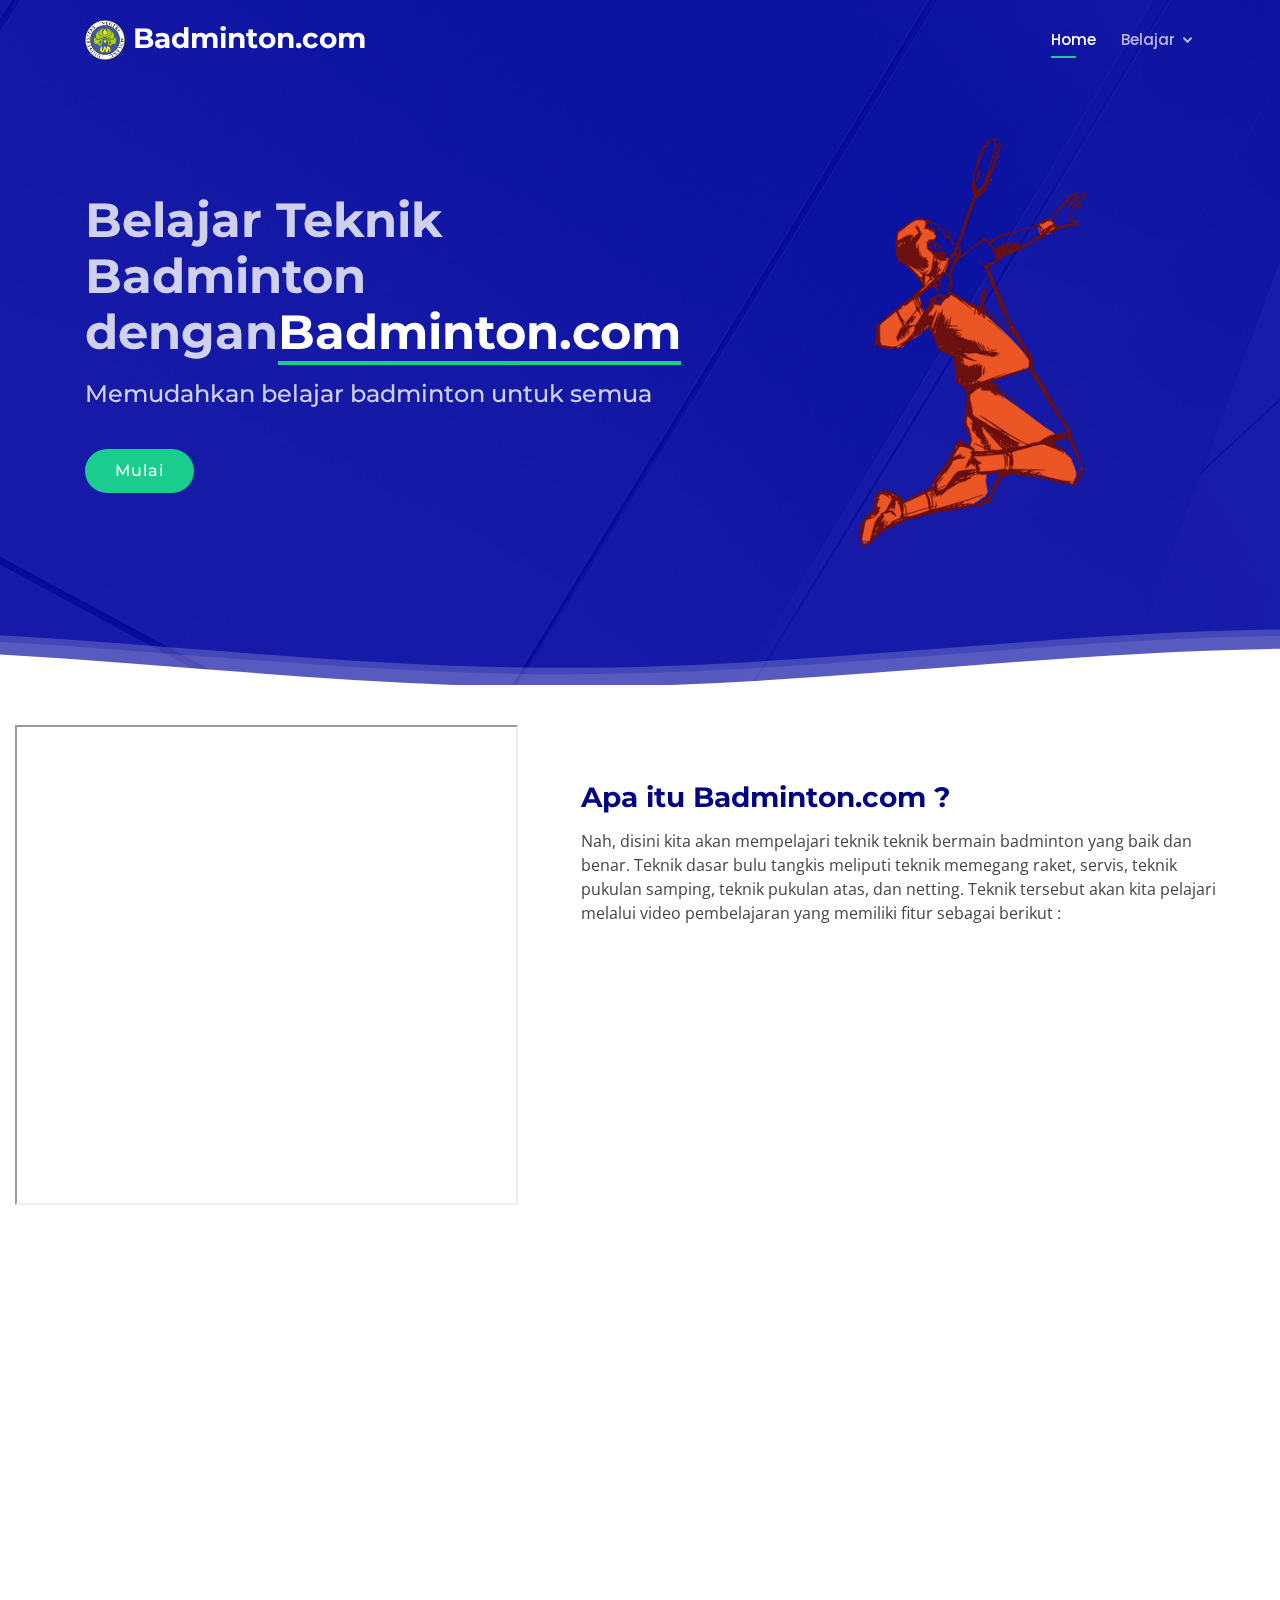
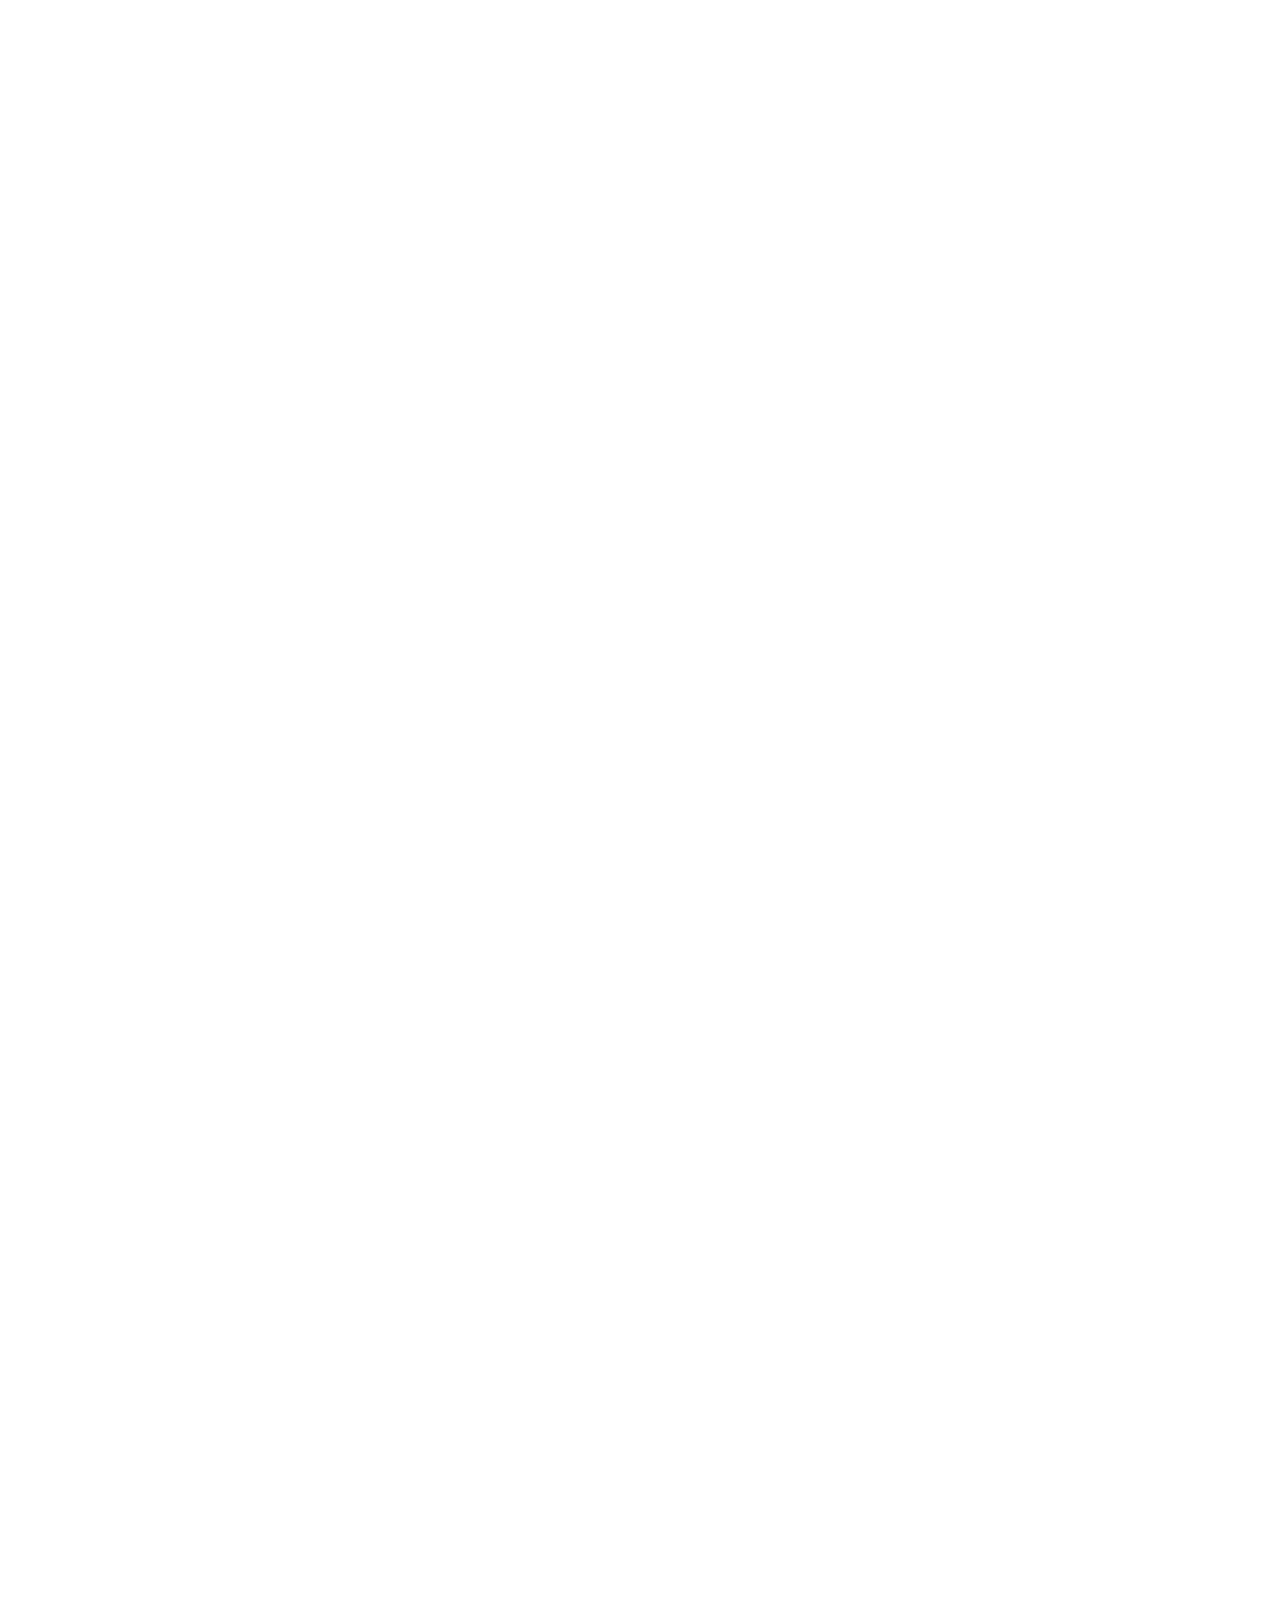
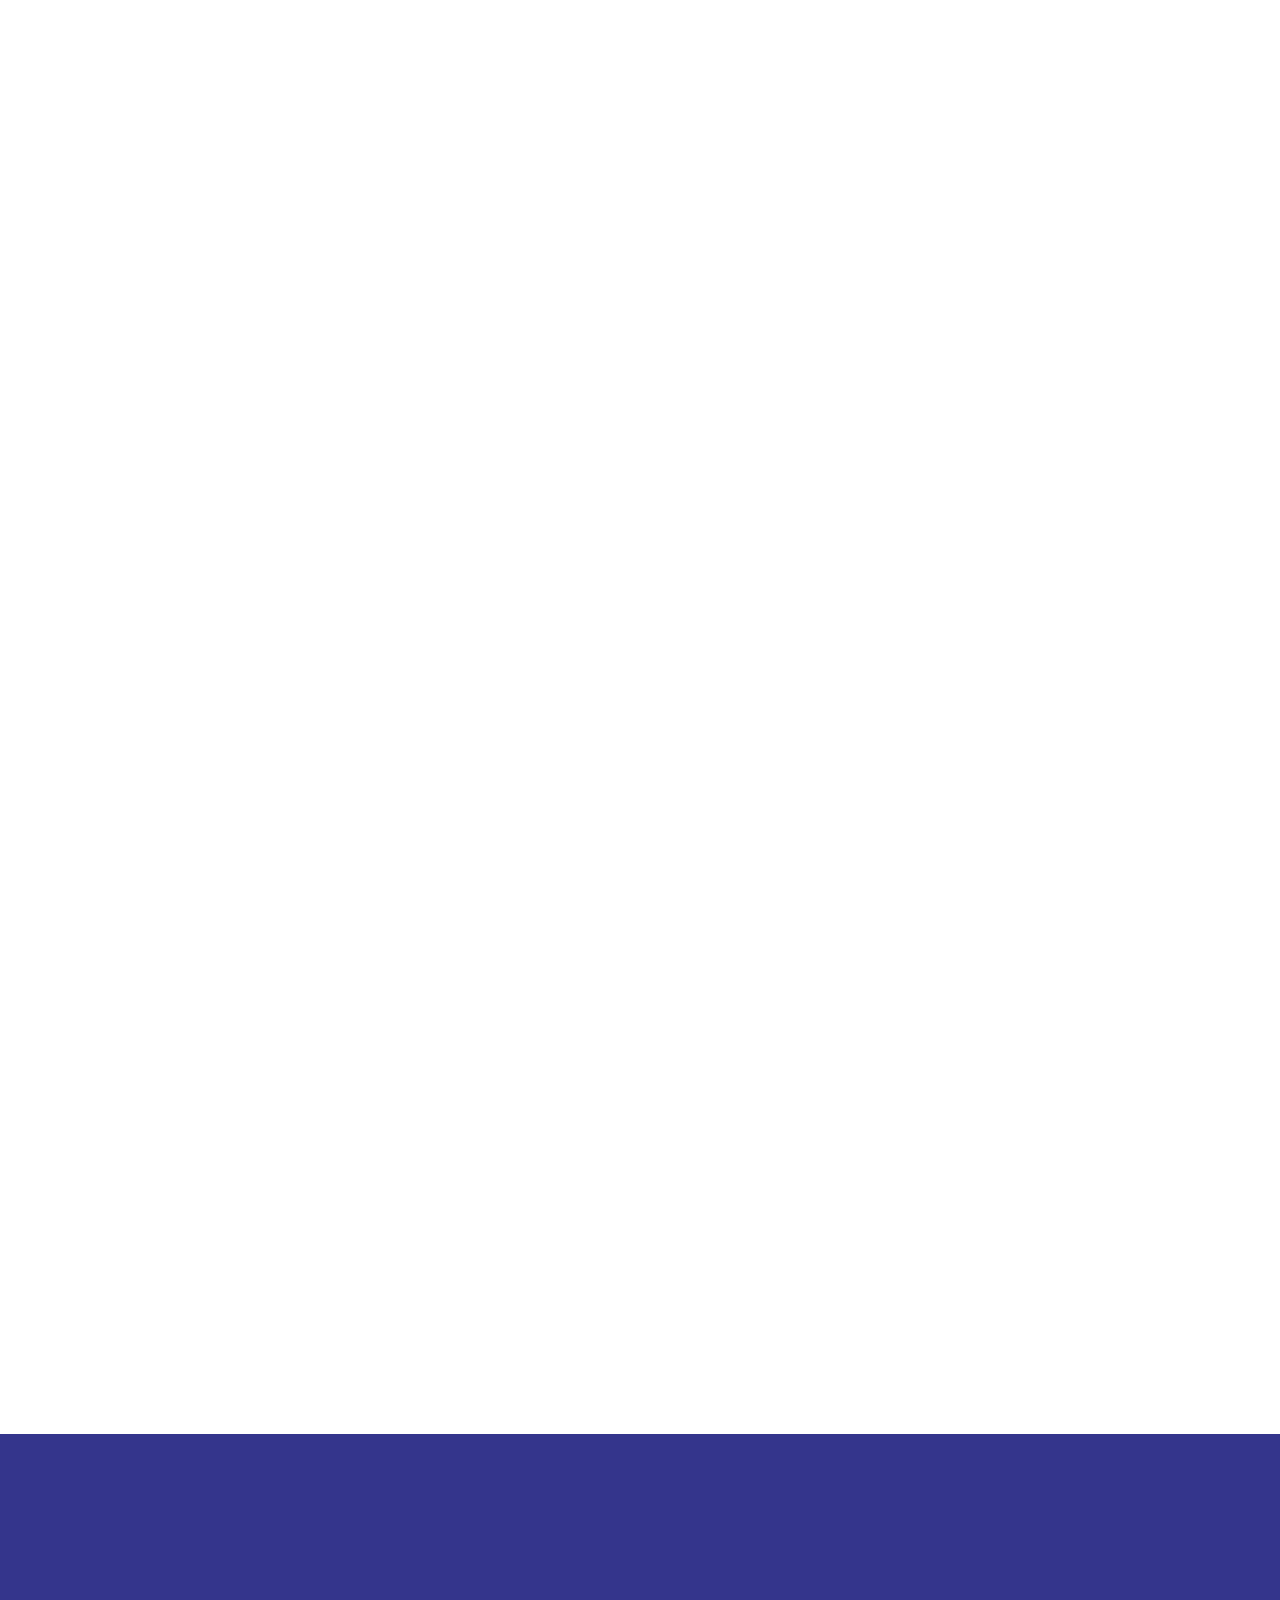
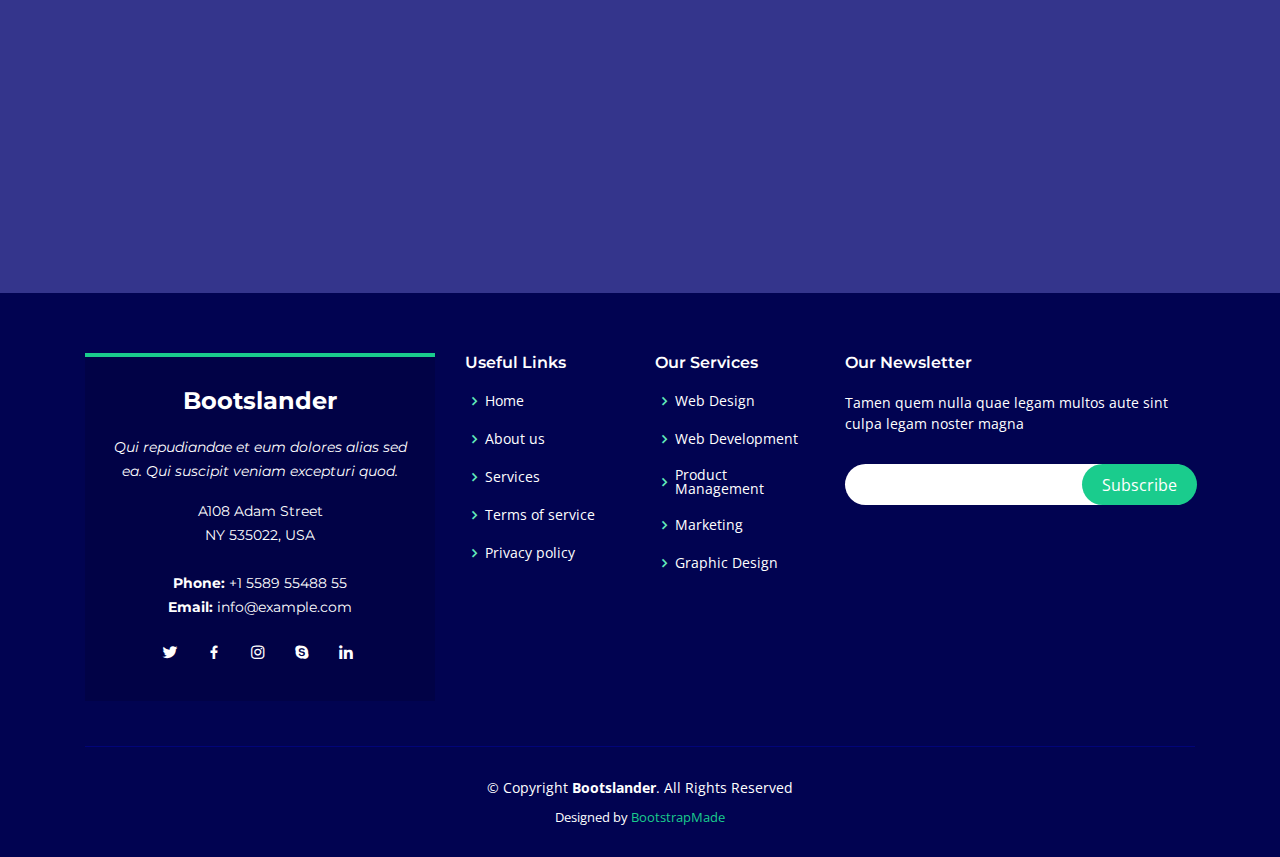
==== commit 22bd0ea5: "memberi keterangan pegang raket" ====
--- a/index.html
+++ b/index.html
@@ -52,8 +52,7 @@
      <nav class="nav-menu d-none d-lg-block">
         <ul>
           <li class="active"><a href="index.html">Home</a></li>
-          <li><a href="#">Tentang</a></li>
-          <li><a href="#">Fitur</a></li>
+          
           <li class="drop-down"><a href="">Belajar</a>
             <ul>
               <li></li><a href="pegangRaket.html">Cara Memegang Raket</a></li>
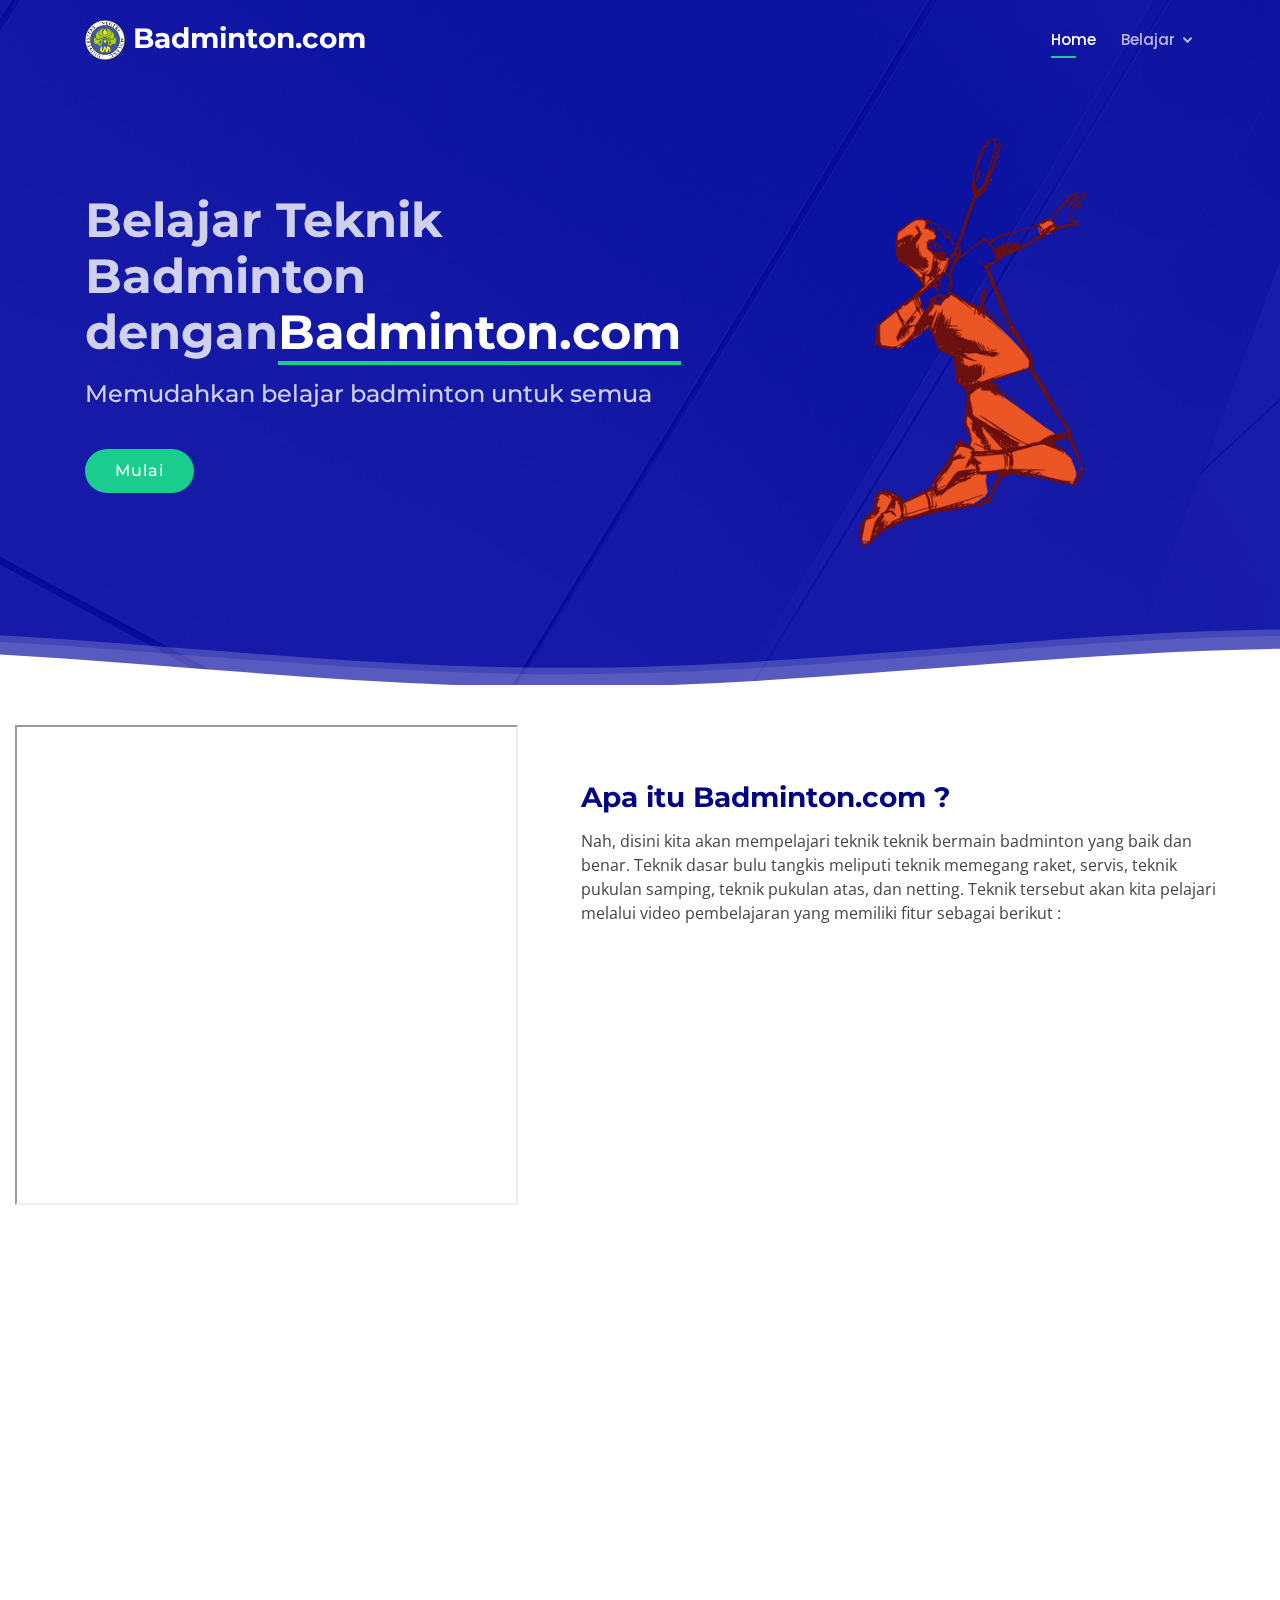
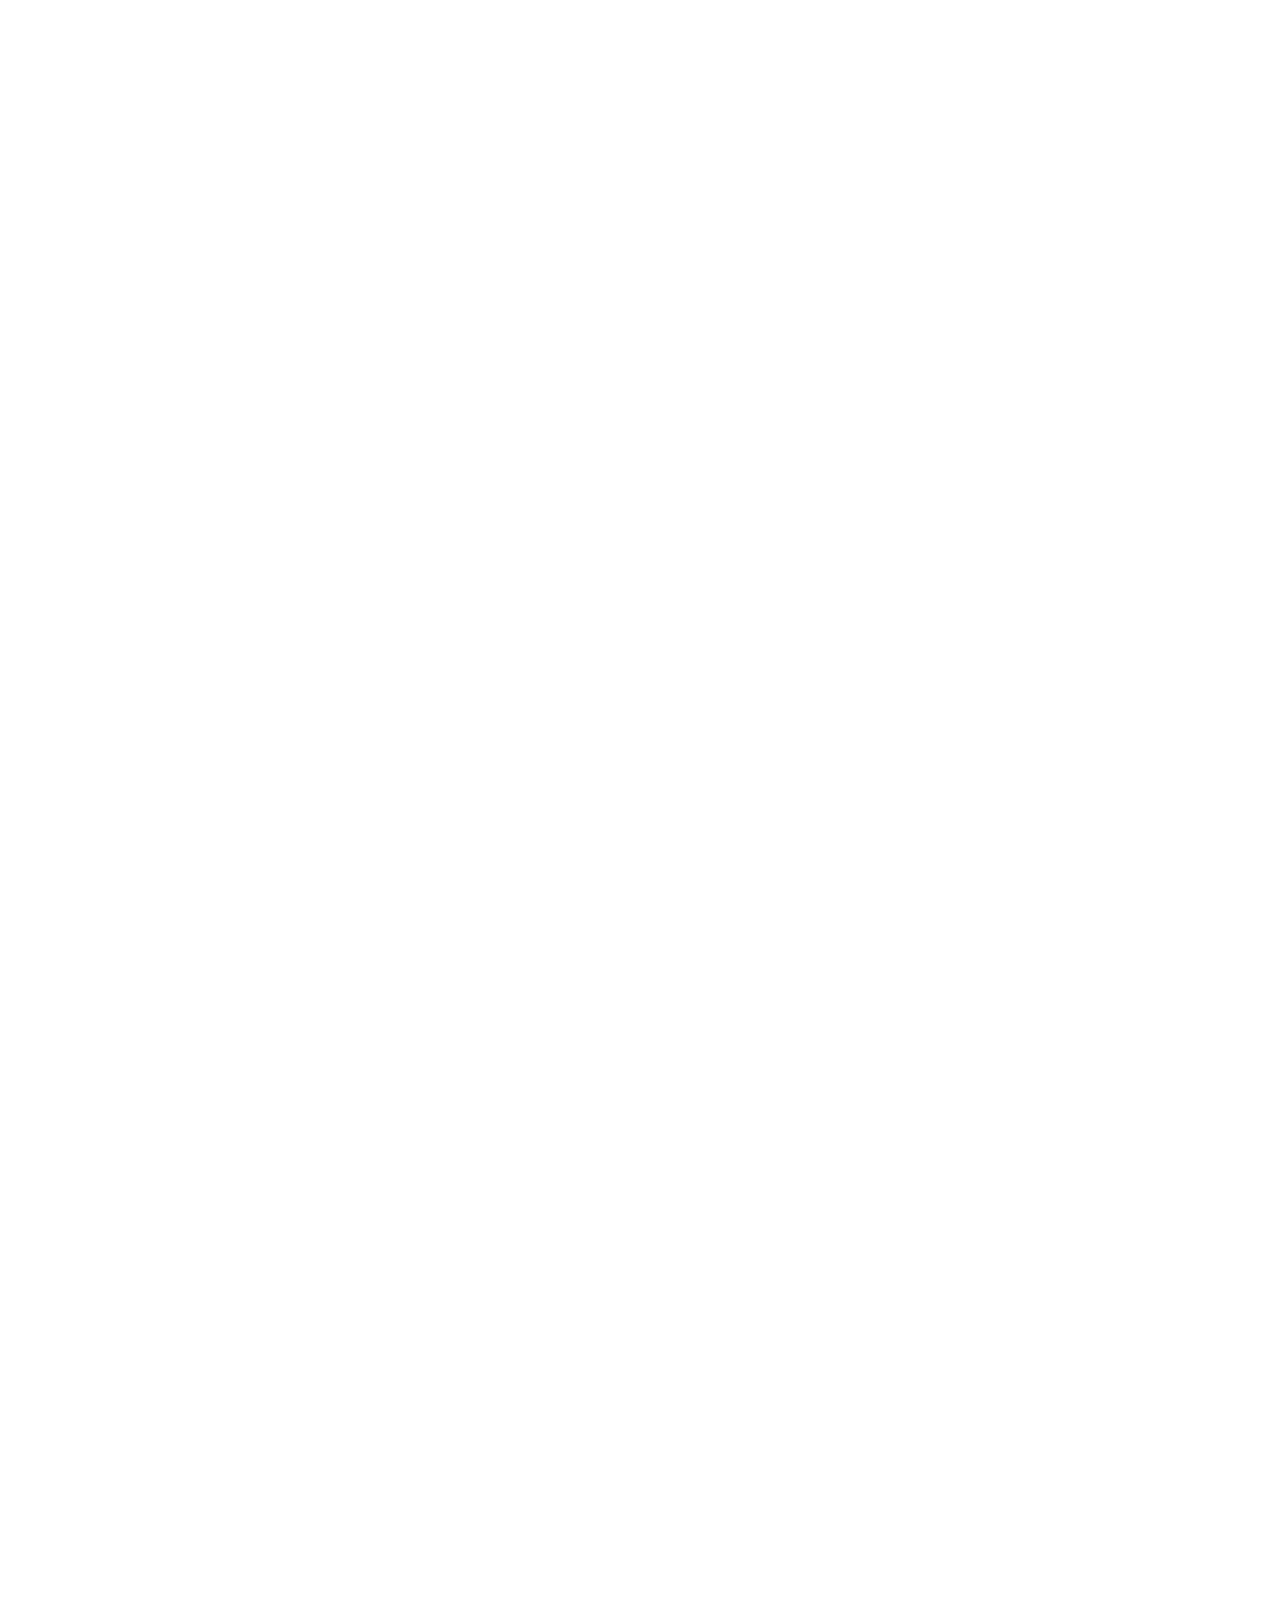
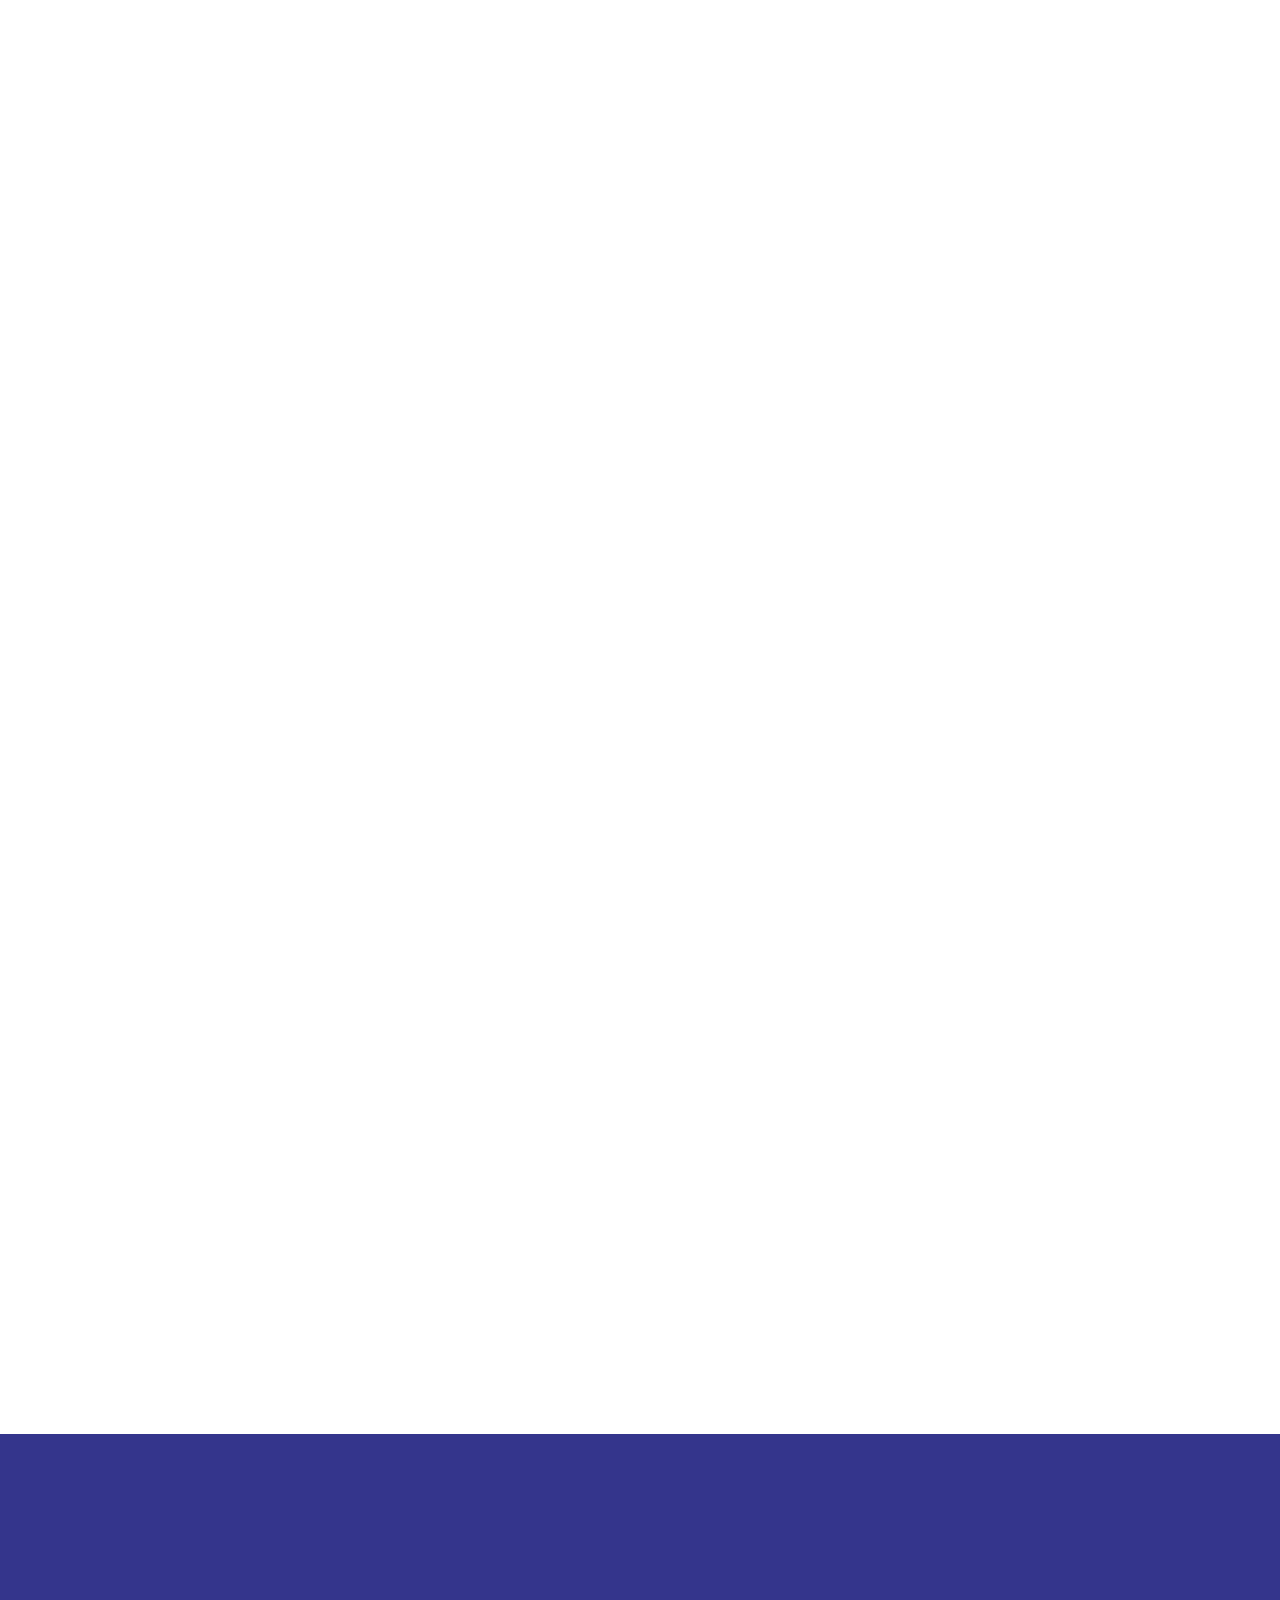
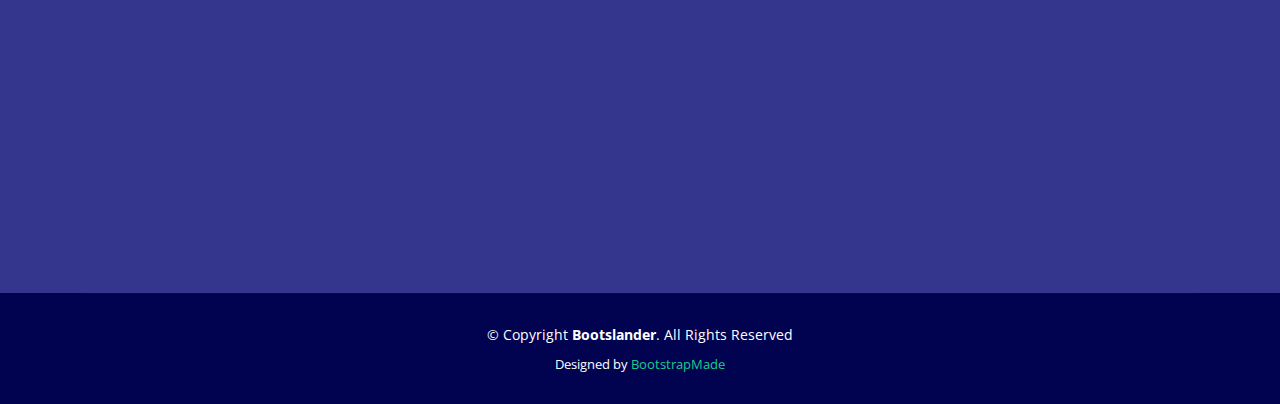
==== commit eb1a5a30: "edit footer" ====
--- a/index.html
+++ b/index.html
@@ -53,9 +53,9 @@
         <ul>
           <li class="active"><a href="index.html">Home</a></li>
           
-          <li class="drop-down"><a href="">Belajar</a>
+          <li class="drop-down"><a style="cursor: pointer;">Belajar</a>
             <ul>
-              <li></li><a href="pegangRaket.html">Cara Memegang Raket</a></li>
+              <li><a href="pegangRaket.html">Cara Memegang Raket</a></li>
               <li><a href="servis.html">Servis</a></li>
               <li><a href="atasKepala.html">Pukulan Diatas Kepala</a></li>
               <li><a href="samping.html">Pukulan Samping</a></li>
@@ -182,34 +182,44 @@
 
         <div class="row" data-aos="fade-left">
           <div class="col-lg-3 col-md-4">
-            <div class="icon-box" data-aos="zoom-in" data-aos-delay="50">
-              <i class="ri-store-line" style="color: #ffbb2c;"></i>
-              <h3><a href="">Belajar Memegang Raket</a></h3>
-            </div>
+            <a href="pegangRaket.html">
+              <div class="icon-box" data-aos="zoom-in" data-aos-delay="50">
+                <i class="ri-store-line" style="color: #ffbb2c;"></i>
+                <h3>Belajar Memegang Raket</h3>
+              </div>
+            </a>
           </div>
           <div class="col-lg-3 col-md-4 mt-4 mt-md-0">
-            <div class="icon-box" data-aos="zoom-in" data-aos-delay="100">
-              <i class="ri-bar-chart-box-line" style="color: #5578ff;"></i>
-              <h3><a href="">Servis</a></h3>
-            </div>
+            <a href="servis.html">
+              <div class="icon-box" data-aos="zoom-in" data-aos-delay="100">
+                <i class="ri-bar-chart-box-line" style="color: #5578ff;"></i>
+                <h3>Servis</h3>
+              </div>
+            </a>
           </div>
           <div class="col-lg-3 col-md-4 mt-4 mt-md-0">
-            <div class="icon-box" data-aos="zoom-in" data-aos-delay="150">
-              <i class="ri-calendar-todo-line" style="color: #e80368;"></i>
-              <h3><a href="">Pukulan Diatas Kepala</a></h3>
-            </div>
+            <a href="atasKepala.html">
+              <div class="icon-box" data-aos="zoom-in" data-aos-delay="150">
+                <i class="ri-calendar-todo-line" style="color: #e80368;"></i>
+                <h3>Pukulan Diatas Kepala</h3>
+              </div>
+            </a>
           </div>
           <div class="col-lg-3 col-md-4 mt-4 mt-lg-0">
-            <div class="icon-box" data-aos="zoom-in" data-aos-delay="200">
-              <i class="ri-paint-brush-line" style="color: #e361ff;"></i>
-              <h3><a href="">Pukulan Samping</a></h3>
-            </div>
+            <a href="samping.html">
+              <div class="icon-box" data-aos="zoom-in" data-aos-delay="200">
+                <i class="ri-paint-brush-line" style="color: #e361ff;"></i>
+                <h3>Pukulan Samping</h3>
+              </div>
+            </a>
           </div>
           <div class="col-lg-3 col-md-4 mt-4">
-            <div class="icon-box" data-aos="zoom-in" data-aos-delay="250">
-              <i class="ri-database-2-line" style="color: #47aeff;"></i>
-              <h3><a href="">Netting</a></h3>
-            </div>
+            <a href="netting.html">
+              <div class="icon-box" data-aos="zoom-in" data-aos-delay="250">
+                <i class="ri-database-2-line" style="color: #47aeff;"></i>
+                <h3>Netting</h3>
+              </div>
+            </a>
           </div>
         </div>
 
@@ -411,64 +421,6 @@
 
   <!-- ======= Footer ======= -->
   <footer id="footer">
-    <div class="footer-top">
-      <div class="container">
-        <div class="row">
-
-          <div class="col-lg-4 col-md-6">
-            <div class="footer-info">
-              <h3>Bootslander</h3>
-              <p class="pb-3"><em>Qui repudiandae et eum dolores alias sed ea. Qui suscipit veniam excepturi quod.</em></p>
-              <p>
-                A108 Adam Street <br>
-                NY 535022, USA<br><br>
-                <strong>Phone:</strong> +1 5589 55488 55<br>
-                <strong>Email:</strong> info@example.com<br>
-              </p>
-              <div class="social-links mt-3">
-                <a href="#" class="twitter"><i class="bx bxl-twitter"></i></a>
-                <a href="#" class="facebook"><i class="bx bxl-facebook"></i></a>
-                <a href="#" class="instagram"><i class="bx bxl-instagram"></i></a>
-                <a href="#" class="google-plus"><i class="bx bxl-skype"></i></a>
-                <a href="#" class="linkedin"><i class="bx bxl-linkedin"></i></a>
-              </div>
-            </div>
-          </div>
-
-          <div class="col-lg-2 col-md-6 footer-links">
-            <h4>Useful Links</h4>
-            <ul>
-              <li><i class="bx bx-chevron-right"></i> <a href="#">Home</a></li>
-              <li><i class="bx bx-chevron-right"></i> <a href="#">About us</a></li>
-              <li><i class="bx bx-chevron-right"></i> <a href="#">Services</a></li>
-              <li><i class="bx bx-chevron-right"></i> <a href="#">Terms of service</a></li>
-              <li><i class="bx bx-chevron-right"></i> <a href="#">Privacy policy</a></li>
-            </ul>
-          </div>
-
-          <div class="col-lg-2 col-md-6 footer-links">
-            <h4>Our Services</h4>
-            <ul>
-              <li><i class="bx bx-chevron-right"></i> <a href="#">Web Design</a></li>
-              <li><i class="bx bx-chevron-right"></i> <a href="#">Web Development</a></li>
-              <li><i class="bx bx-chevron-right"></i> <a href="#">Product Management</a></li>
-              <li><i class="bx bx-chevron-right"></i> <a href="#">Marketing</a></li>
-              <li><i class="bx bx-chevron-right"></i> <a href="#">Graphic Design</a></li>
-            </ul>
-          </div>
-
-          <div class="col-lg-4 col-md-6 footer-newsletter">
-            <h4>Our Newsletter</h4>
-            <p>Tamen quem nulla quae legam multos aute sint culpa legam noster magna</p>
-            <form action="" method="post">
-              <input type="email" name="email"><input type="submit" value="Subscribe">
-            </form>
-
-          </div>
-
-        </div>
-      </div>
-    </div>
 
     <div class="container">
       <div class="copyright">
